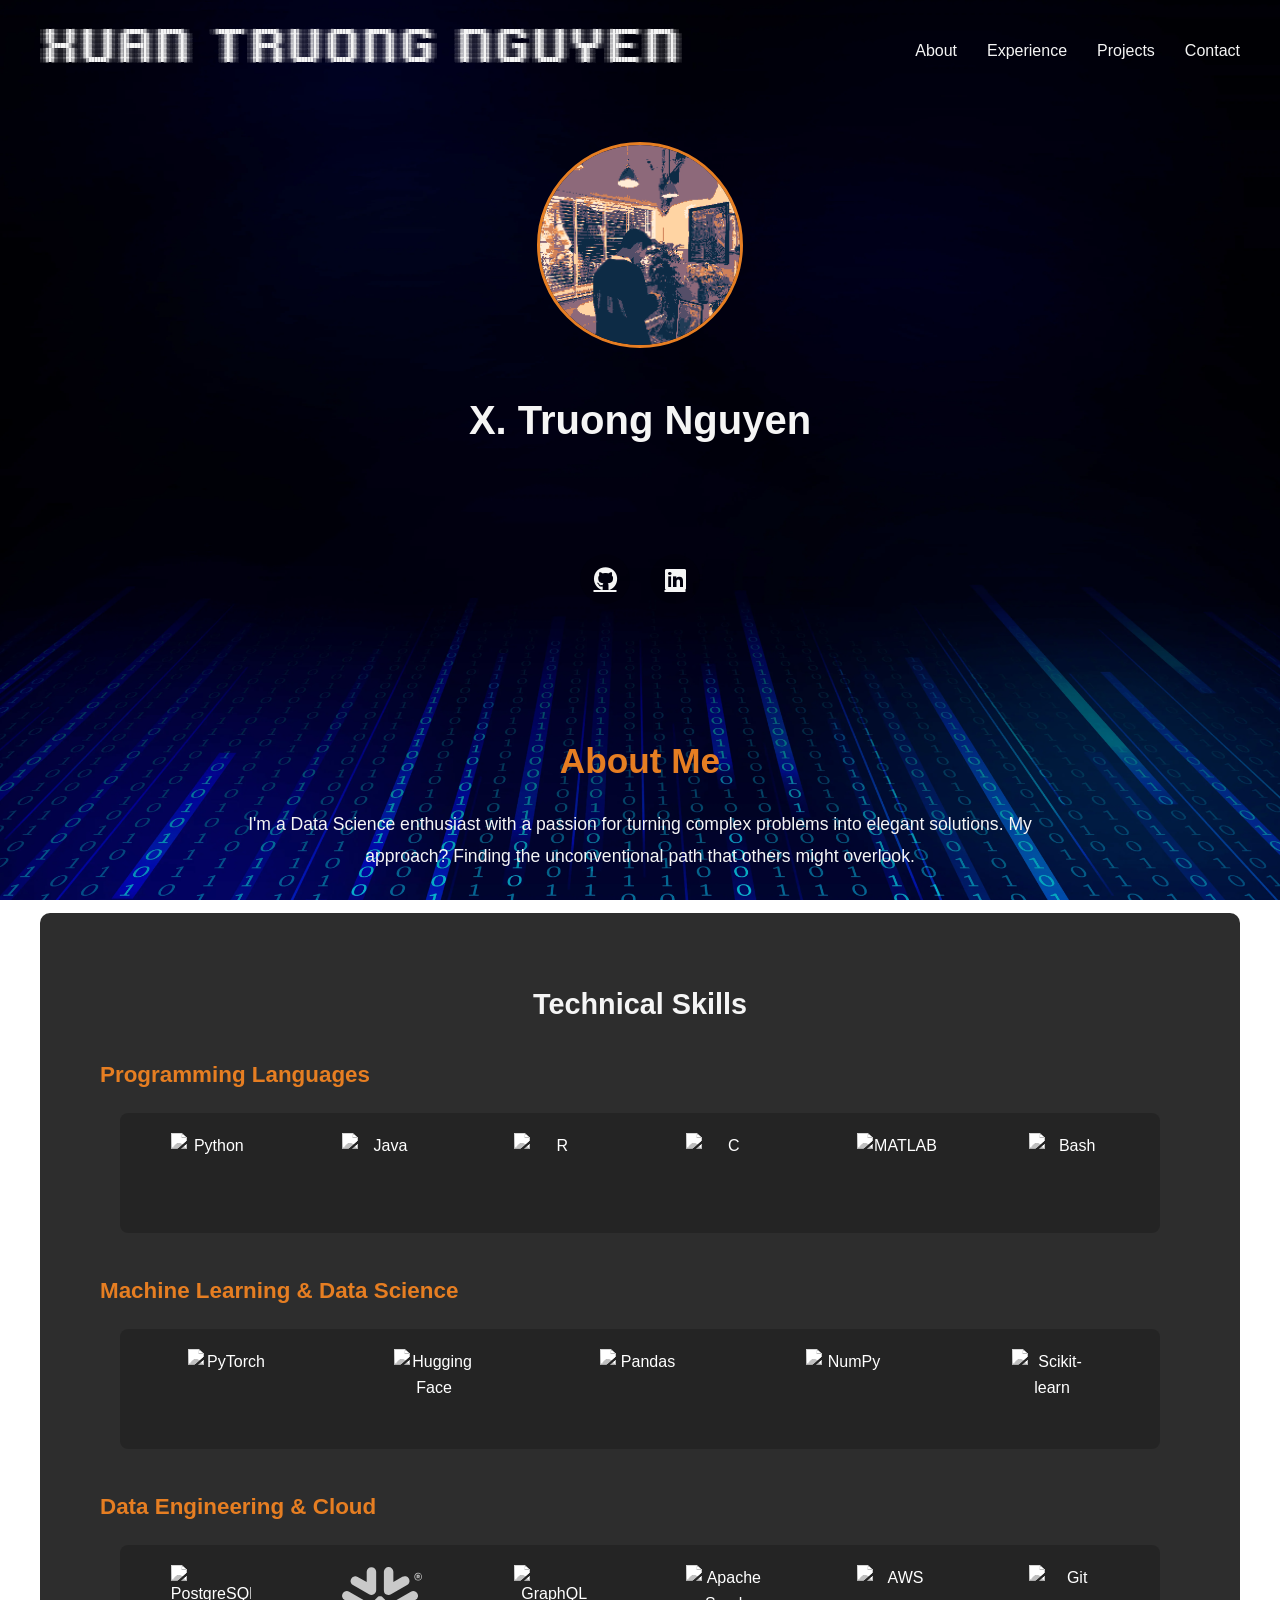
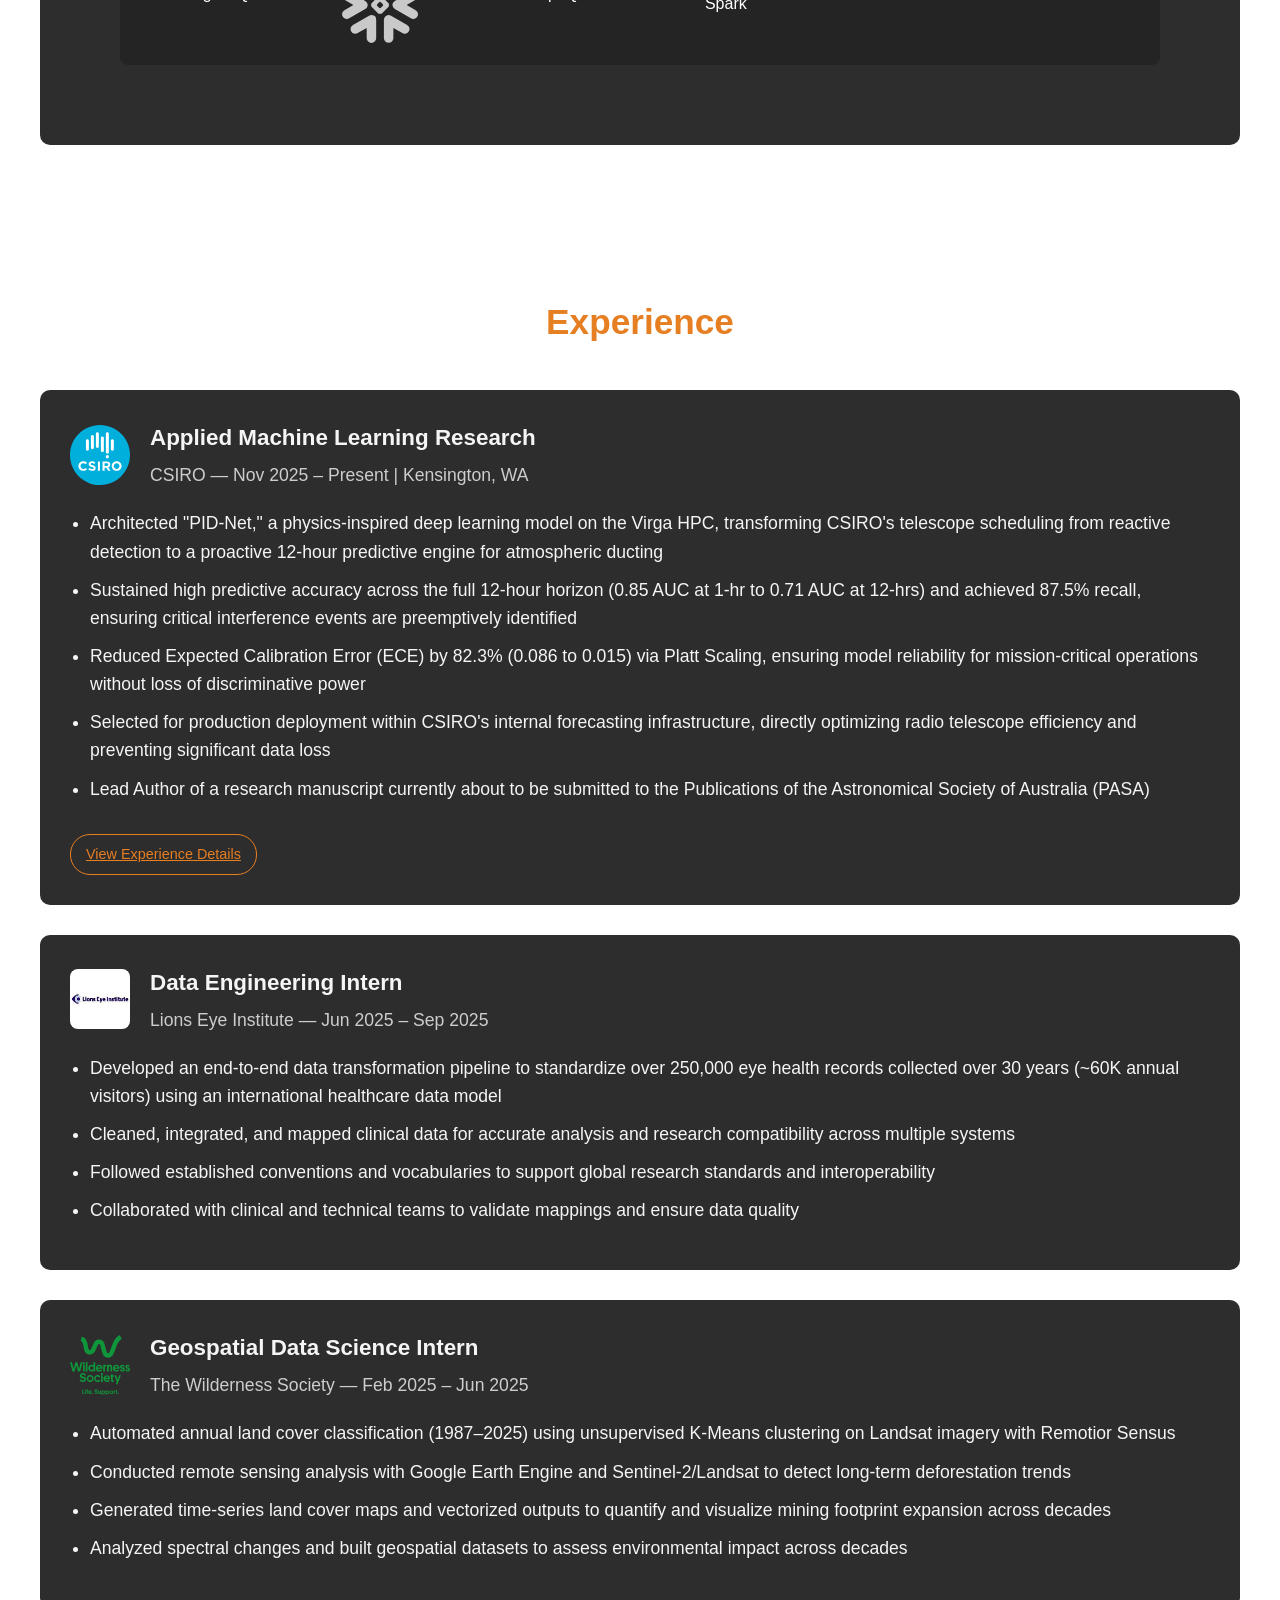
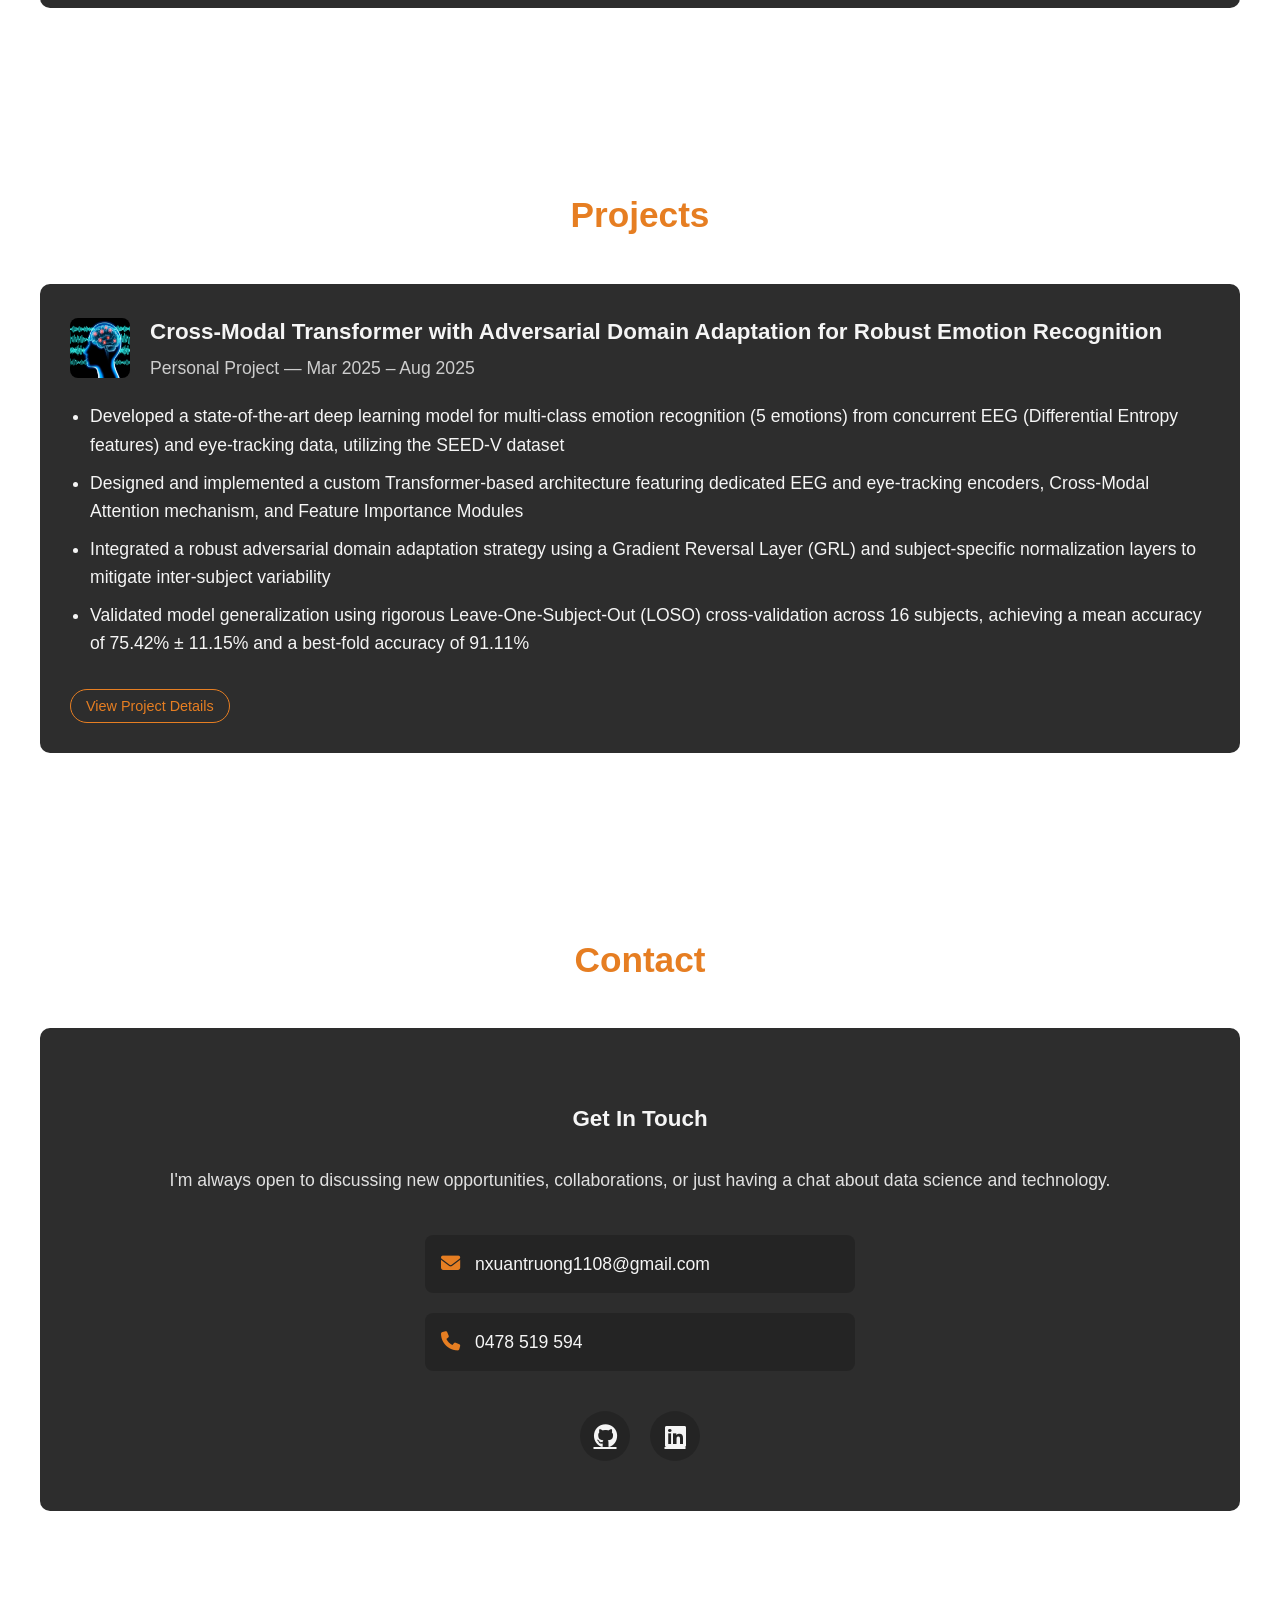
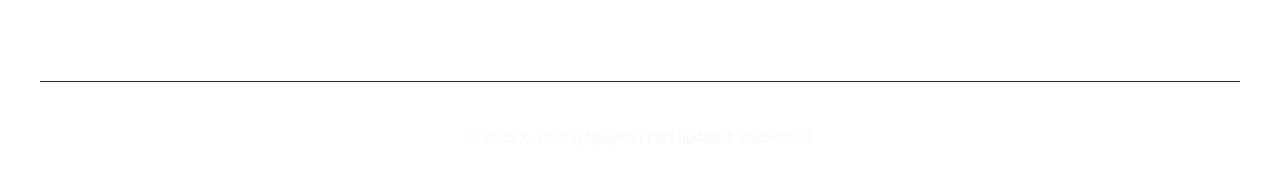
==== index.html @ a133edb5 "Update page" ====
<!DOCTYPE html>
<html lang="en">
<head>
    <meta charset="UTF-8">
    <meta name="viewport" content="width=device-width, initial-scale=1.0">
    <title>X. Truong Nguyen - Portfolio</title>
	<link rel="icon" type="image/jpeg" href="img/tab_icon.jpg">
    <link rel="stylesheet" href="css/style.css">
    <!-- Font Awesome for icons -->
    <link rel="stylesheet" href="https://cdnjs.cloudflare.com/ajax/libs/font-awesome/6.4.0/css/all.min.css">
</head>
<body>
    <div class="container">
        <!-- Header -->
        <header>
            <div class="logo">
                <a href="#">
░▒▓█▓▒░░▒▓█▓▒░▒▓█▓▒░░▒▓█▓▒░░▒▓██████▓▒░░▒▓███████▓▒░       ░▒▓████████▓▒░▒▓███████▓▒░░▒▓█▓▒░░▒▓█▓▒░░▒▓██████▓▒░░▒▓███████▓▒░ ░▒▓██████▓▒░       ░▒▓███████▓▒░ ░▒▓██████▓▒░░▒▓█▓▒░░▒▓█▓▒░▒▓█▓▒░░▒▓█▓▒░▒▓████████▓▒░▒▓███████▓▒░  
░▒▓█▓▒░░▒▓█▓▒░▒▓█▓▒░░▒▓█▓▒░▒▓█▓▒░░▒▓█▓▒░▒▓█▓▒░░▒▓█▓▒░         ░▒▓█▓▒░   ░▒▓█▓▒░░▒▓█▓▒░▒▓█▓▒░░▒▓█▓▒░▒▓█▓▒░░▒▓█▓▒░▒▓█▓▒░░▒▓█▓▒░▒▓█▓▒░░▒▓█▓▒░      ░▒▓█▓▒░░▒▓█▓▒░▒▓█▓▒░░▒▓█▓▒░▒▓█▓▒░░▒▓█▓▒░▒▓█▓▒░░▒▓█▓▒░▒▓█▓▒░      ░▒▓█▓▒░░▒▓█▓▒░ 
░▒▓█▓▒░░▒▓█▓▒░▒▓█▓▒░░▒▓█▓▒░▒▓█▓▒░░▒▓█▓▒░▒▓█▓▒░░▒▓█▓▒░         ░▒▓█▓▒░   ░▒▓█▓▒░░▒▓█▓▒░▒▓█▓▒░░▒▓█▓▒░▒▓█▓▒░░▒▓█▓▒░▒▓█▓▒░░▒▓█▓▒░▒▓█▓▒░             ░▒▓█▓▒░░▒▓█▓▒░▒▓█▓▒░      ░▒▓█▓▒░░▒▓█▓▒░▒▓█▓▒░░▒▓█▓▒░▒▓█▓▒░      ░▒▓█▓▒░░▒▓█▓▒░ 
 ░▒▓██████▓▒░░▒▓█▓▒░░▒▓█▓▒░▒▓████████▓▒░▒▓█▓▒░░▒▓█▓▒░         ░▒▓█▓▒░   ░▒▓███████▓▒░░▒▓█▓▒░░▒▓█▓▒░▒▓█▓▒░░▒▓█▓▒░▒▓█▓▒░░▒▓█▓▒░▒▓█▓▒▒▓███▓▒░      ░▒▓█▓▒░░▒▓█▓▒░▒▓█▓▒▒▓███▓▒░▒▓█▓▒░░▒▓█▓▒░░▒▓██████▓▒░░▒▓██████▓▒░ ░▒▓█▓▒░░▒▓█▓▒░ 
░▒▓█▓▒░░▒▓█▓▒░▒▓█▓▒░░▒▓█▓▒░▒▓█▓▒░░▒▓█▓▒░▒▓█▓▒░░▒▓█▓▒░         ░▒▓█▓▒░   ░▒▓█▓▒░░▒▓█▓▒░▒▓█▓▒░░▒▓█▓▒░▒▓█▓▒░░▒▓█▓▒░▒▓█▓▒░░▒▓█▓▒░▒▓█▓▒░░▒▓█▓▒░      ░▒▓█▓▒░░▒▓█▓▒░▒▓█▓▒░░▒▓█▓▒░▒▓█▓▒░░▒▓█▓▒░  ░▒▓█▓▒░   ░▒▓█▓▒░      ░▒▓█▓▒░░▒▓█▓▒░ 
░▒▓█▓▒░░▒▓█▓▒░▒▓█▓▒░░▒▓█▓▒░▒▓█▓▒░░▒▓█▓▒░▒▓█▓▒░░▒▓█▓▒░         ░▒▓█▓▒░   ░▒▓█▓▒░░▒▓█▓▒░▒▓█▓▒░░▒▓█▓▒░▒▓█▓▒░░▒▓█▓▒░▒▓█▓▒░░▒▓█▓▒░▒▓█▓▒░░▒▓█▓▒░      ░▒▓█▓▒░░▒▓█▓▒░▒▓█▓▒░░▒▓█▓▒░▒▓█▓▒░░▒▓█▓▒░  ░▒▓█▓▒░   ░▒▓█▓▒░      ░▒▓█▓▒░░▒▓█▓▒░ 
░▒▓█▓▒░░▒▓█▓▒░░▒▓██████▓▒░░▒▓█▓▒░░▒▓█▓▒░▒▓█▓▒░░▒▓█▓▒░         ░▒▓█▓▒░   ░▒▓█▓▒░░▒▓█▓▒░░▒▓██████▓▒░ ░▒▓██████▓▒░░▒▓█▓▒░░▒▓█▓▒░░▒▓██████▓▒░       ░▒▓█▓▒░░▒▓█▓▒░░▒▓██████▓▒░ ░▒▓██████▓▒░   ░▒▓█▓▒░   ░▒▓████████▓▒░▒▓█▓▒░░▒▓█▓▒░ 
                                                                                                                                                                                                                                
                                                                                                                                                                                                                                
</a>
            </div>
            <nav>
                <ul>
                    <li><a href="#about">About</a></li>
                    <li><a href="#experience">Experience</a></li>
                    <li><a href="#projects">Projects</a></li>
                    <li><a href="#contact">Contact</a></li>
                </ul>
            </nav>
        </header>
        
        <!-- Profile Section -->
        <section class="profile">
            <div class="profile-img">
                <img src="img/favicon.png" alt="Profile Picture">
            </div>
            <h1>X. Truong Nguyen</h1>
            <p id="typing-text" class="tagline"></p>
            
            <!-- Social Links -->
            <div class="social-links">
                <a href="https://github.com/torchgreedy" aria-label="GitHub"><i class="fab fa-github"></i></a>
                <a href="https://www.linkedin.com/in/xuan-truong-nguyen-321aa930b/" aria-label="LinkedIn"><i class="fab fa-linkedin"></i></a>
            </div>
        </section>
        
        <!-- About Section -->
        <section id="about" class="about-section">
            <h2>About Me</h2>
            <p>I'm a Data Science enthusiast with a passion for turning complex problems into elegant solutions. My approach? Finding the unconventional path that others might overlook.</p>
            
            <div class="tech-stack">
                <h3>Technical Skills</h3>
                
                <!-- Programming Languages -->
                <div class="tech-category">
                    <h4>Programming Languages</h4>
                    <div class="tech-icons">
                        <div class="skill-item">
                            <img src="https://cdn.jsdelivr.net/gh/devicons/devicon@latest/icons/python/python-original.svg" alt="Python" title="Python" />
                        </div>
                        <div class="skill-item">
                            <img src="https://cdn.jsdelivr.net/gh/devicons/devicon@latest/icons/java/java-original.svg" alt="Java" title="Java" />
                        </div>
                        <div class="skill-item">
                            <img src="https://cdn.jsdelivr.net/gh/devicons/devicon@latest/icons/r/r-original.svg" alt="R" title="R" />
                        </div>
                        <div class="skill-item">
                            <img src="https://cdn.jsdelivr.net/gh/devicons/devicon@latest/icons/c/c-original.svg" alt="C" title="C" />
                        </div>
                        <div class="skill-item">
                            <img src="https://cdn.jsdelivr.net/gh/devicons/devicon@latest/icons/matlab/matlab-original.svg" alt="MATLAB" title="MATLAB" />
                        </div>
                        <div class="skill-item">
                            <img src="https://cdn.jsdelivr.net/gh/devicons/devicon@latest/icons/bash/bash-original.svg" alt="Bash" title="Bash" />
                        </div>
                    </div>
                </div>

                <!-- Machine Learning & Data Science -->
                <div class="tech-category">
                    <h4>Machine Learning & Data Science</h4>
                    <div class="tech-icons">
                        <div class="skill-item">
                            <img src="https://cdn.jsdelivr.net/gh/devicons/devicon@latest/icons/pytorch/pytorch-original-wordmark.svg" alt="PyTorch" title="PyTorch" />
                        </div>
                        <div class="skill-item">
                            <img src="https://cdn.brandfetch.io/idSF6sgbB2/theme/dark/logo.svg?c=1dxbfHSJFAPEGdCLU4o5B" alt="Hugging Face" title="Hugging Face" />
                        </div>
                        <div class="skill-item">
                            <img src="https://cdn.jsdelivr.net/gh/devicons/devicon@latest/icons/pandas/pandas-original-wordmark.svg" alt="Pandas" title="Pandas" />
                        </div>
                        <div class="skill-item">
                            <img src="https://cdn.jsdelivr.net/gh/devicons/devicon@latest/icons/numpy/numpy-original-wordmark.svg" alt="NumPy" title="NumPy" />
                        </div>
                        <div class="skill-item">
                            <img src="https://cdn.jsdelivr.net/gh/devicons/devicon@latest/icons/scikitlearn/scikitlearn-original.svg" alt="Scikit-learn" title="Scikit-learn" />
                        </div>
                    </div>
                </div>

                <!-- Data Engineering & Cloud -->
                <div class="tech-category">
                    <h4>Data Engineering & Cloud</h4>
                    <div class="tech-icons">
                        <div class="skill-item">
                            <img src="https://cdn.jsdelivr.net/gh/devicons/devicon@latest/icons/postgresql/postgresql-original-wordmark.svg" alt="PostgreSQL" title="PostgreSQL" />
                        </div>
                        <div class="skill-item">
                            <img src="img/snowflake-bug-color-rgb.svg" alt="Snowflake" title="Snowflake" />
                        </div>
                        <div class="skill-item">
                            <img src="https://cdn.jsdelivr.net/gh/devicons/devicon@latest/icons/graphql/graphql-plain-wordmark.svg" alt="GraphQL" title="GraphQL" />
                        </div>
                        <div class="skill-item">
                            <img src="https://cdn.jsdelivr.net/gh/devicons/devicon@latest/icons/apachespark/apachespark-original-wordmark.svg" alt="Apache Spark" title="Apache Spark" />
                        </div>
                        <div class="skill-item">
                            <img src="https://cdn.jsdelivr.net/gh/devicons/devicon@latest/icons/amazonwebservices/amazonwebservices-original-wordmark.svg" alt="AWS" title="AWS" />
                        </div>
                        <div class="skill-item">
                            <img src="https://cdn.jsdelivr.net/gh/devicons/devicon@latest/icons/git/git-original-wordmark.svg" alt="Git" title="Git" />
                        </div>
                    </div>
                </div>
            </div>
        </section>
        
        <!-- Experience Section -->
        <section id="experience" class="experience-section">
            <h2>Experience</h2>

            <div class="experience-item">
                <div class="experience-header">
                    <img src="img/CSIRO_Logo.svg" alt="CSIRO Logo" class="company-logo">
                    <div class="experience-title">
                        <h3>Applied Machine Learning Research</h3>
                        <p>CSIRO — Nov 2025 – Present | Kensington, WA</p>
                    </div>
                </div>
                <div class="experience-details">
                    <ul>
                        <li>Architected "PID-Net," a physics-inspired deep learning model on the Virga HPC, transforming CSIRO's telescope scheduling from reactive detection to a proactive 12-hour predictive engine for atmospheric ducting</li>
                        <li>Sustained high predictive accuracy across the full 12-hour horizon (0.85 AUC at 1-hr to 0.71 AUC at 12-hrs) and achieved 87.5% recall, ensuring critical interference events are preemptively identified</li>
                        <li>Reduced Expected Calibration Error (ECE) by 82.3% (0.086 to 0.015) via Platt Scaling, ensuring model reliability for mission-critical operations without loss of discriminative power</li>
                        <li>Selected for production deployment within CSIRO's internal forecasting infrastructure, directly optimizing radio telescope efficiency and preventing significant data loss</li>
                        <li>Lead Author of a research manuscript currently about to be submitted to the Publications of the Astronomical Society of Australia (PASA)</li>
                    </ul>
                    <a href="experience-csiro.html" class="view-details-btn">View Experience Details</a>
                </div>
            </div>
            
            <div class="experience-item">
                <div class="experience-header">
                    <img src="img/lions_eye_institute.jpg" alt="Lions Eye Institute Logo" class="company-logo">
                    <div class="experience-title">
                        <h3>Data Engineering Intern</h3>
                        <p>Lions Eye Institute — Jun 2025 – Sep 2025</p>
                    </div>
                </div>
                <div class="experience-details">
                    <ul>
                        <li>Developed an end-to-end data transformation pipeline to standardize over 250,000 eye health records collected over 30 years (~60K annual visitors) using an international healthcare data model</li>
                        <li>Cleaned, integrated, and mapped clinical data for accurate analysis and research compatibility across multiple systems</li>
                        <li>Followed established conventions and vocabularies to support global research standards and interoperability</li>
                        <li>Collaborated with clinical and technical teams to validate mappings and ensure data quality</li>
                    </ul>
                </div>
            </div>
            
            <div class="experience-item">
                <div class="experience-header">
                    <img src="img/Wilderness_Society_Logo_2018.svg" alt="The Wilderness Society Logo" class="company-logo">
                    <div class="experience-title">
                        <h3>Geospatial Data Science Intern</h3>
                        <p>The Wilderness Society — Feb 2025 – Jun 2025</p>
                    </div>
                </div>
                <div class="experience-details">
                    <ul>
                        <li>Automated annual land cover classification (1987–2025) using unsupervised K-Means clustering on Landsat imagery with Remotior Sensus</li>
                        <li>Conducted remote sensing analysis with Google Earth Engine and Sentinel-2/Landsat to detect long-term deforestation trends</li>
                        <li>Generated time-series land cover maps and vectorized outputs to quantify and visualize mining footprint expansion across decades</li>
                        <li>Analyzed spectral changes and built geospatial datasets to assess environmental impact across decades</li>
                    </ul>
                </div>
            </div>
        </section>
        
        <!-- Projects Section -->
        <section id="projects" class="experience-section">
            <h2>Projects</h2>
            
            <div class="experience-item">
                <div class="experience-header">
                    <img src="img/emotion_classification_project.png" alt="Emotion Classification Project Logo" class="company-logo">
                    <div class="experience-title">
                        <h3>Cross-Modal Transformer with Adversarial Domain Adaptation for Robust Emotion Recognition</h3>
                        <p>Personal Project — Mar 2025 – Aug 2025</p>
                    </div>
                </div>
                <div class="experience-details">
                    <ul>
                        <li>Developed a state-of-the-art deep learning model for multi-class emotion recognition (5 emotions) from concurrent EEG (Differential Entropy features) and eye-tracking data, utilizing the SEED-V dataset</li>
                        <li>Designed and implemented a custom Transformer-based architecture featuring dedicated EEG and eye-tracking encoders, Cross-Modal Attention mechanism, and Feature Importance Modules</li>
                        <li>Integrated a robust adversarial domain adaptation strategy using a Gradient Reversal Layer (GRL) and subject-specific normalization layers to mitigate inter-subject variability</li>
                        <li>Validated model generalization using rigorous Leave-One-Subject-Out (LOSO) cross-validation across 16 subjects, achieving a mean accuracy of 75.42% ± 11.15% and a best-fold accuracy of 91.11%</li>
                    </ul>
                    <button class="view-details-btn" data-project="emotion-project">View Project Details</button>
                </div>
            </div>
        </section>
        
        <!-- Contact Section -->
        <section id="contact" class="experience-section">
            <h2>Contact</h2>
            
            <div class="experience-item">
                <div class="experience-details">
                    <div style="text-align: center; padding: 20px;">
                        <h3 style="color: var(--light-text); margin-bottom: 30px; font-size: 1.4rem;">Get In Touch</h3>
                        <p style="font-size: 1.1rem; margin-bottom: 40px; color: var(--light-text); opacity: 0.9;">
                            I'm always open to discussing new opportunities, collaborations, or just having a chat about data science and technology.
                        </p>
                        
                        <div style="display: flex; flex-direction: column; gap: 20px; align-items: center; max-width: 400px; margin: 0 auto;">
                            <div style="display: flex; align-items: center; gap: 15px; padding: 15px; background: rgba(0, 0, 0, 0.2); border-radius: 8px; width: 100%;">
                                <i class="fas fa-envelope" style="color: var(--accent-color); font-size: 1.2rem; width: 20px;"></i>
                                <a href="mailto:nxuantruong1108@gmail.com" style="color: var(--light-text); text-decoration: none; font-size: 1.1rem;">
                                    nxuantruong1108@gmail.com
                                </a>
                            </div>
                            
                            <div style="display: flex; align-items: center; gap: 15px; padding: 15px; background: rgba(0, 0, 0, 0.2); border-radius: 8px; width: 100%;">
                                <i class="fas fa-phone" style="color: var(--accent-color); font-size: 1.2rem; width: 20px;"></i>
                                <a href="tel:+61478519594" style="color: var(--light-text); text-decoration: none; font-size: 1.1rem;">
                                    0478 519 594
                                </a>
                            </div>
                        </div>
                        
                        <div style="margin-top: 40px;">
                            <div class="social-links" style="justify-content: center;">
                                <a href="https://github.com/torchgreedy" aria-label="GitHub"><i class="fab fa-github"></i></a>
                                <a href="https://www.linkedin.com/in/xuan-truong-nguyen-321aa930b/" aria-label="LinkedIn"><i class="fab fa-linkedin"></i></a>
                            </div>
                        </div>
                    </div>
                </div>
            </div>
        </section>
        
        <!-- Footer -->
        <footer>
            <p>© 2025 X. Truong Nguyen | Last updated: 2026-03-24</p>
        </footer>
    </div>
    
    <!-- Project Modals -->
    <div id="emotion-project-modal" class="modal">
        <div class="modal-content">
            <span class="close-modal">&times;</span>
            <div class="modal-header">
                <img src="img/emotion_classification_project.png" alt="Emotion Classification Project Logo" class="modal-logo">
                <div class="modal-title">
                    <h3>Cross-Modal Transformer with Adversarial Domain Adaptation</h3>
                    <p>March 2025 - August 2025</p>
                </div>
            </div>
            <div class="modal-body">
                <div class="project-details">
                    <h4>Project Overview</h4>
                    <p>This research project focused on developing a novel deep learning approach for emotion recognition using multimodal data from EEG and eye-tracking. The key innovation was the implementation of adversarial domain adaptation to address the challenge of inter-subject variability in physiological signals.</p>
                    
                    <h4>Key Features</h4>
                    <ul>
                        <li>Custom Transformer architecture with cross-modal attention mechanism</li>
                        <li>Adversarial domain adaptation through gradient reversal layer</li>
                        <li>Subject-specific normalization layers for improved generalization</li>
                        <li>Feature importance visualization to interpret model decisions</li>
                        <li>Rigorous Leave-One-Subject-Out evaluation on the SEED-V dataset across 16 subjects</li>
                    </ul>
                    
                    <h4>Technologies Used</h4>
                    <div class="tech-used">
                        <span class="tech-badge">PyTorch</span>
                        <span class="tech-badge">NumPy</span>
                        <span class="tech-badge">Pandas</span>
                        <span class="tech-badge">Scikit-learn</span>
                        <span class="tech-badge">Matplotlib</span>
                        <span class="tech-badge">Seaborn</span>
                    </div>
                    
                    <a href="https://github.com/torchgreedy/Cross-Modal-Transformer-for-Robust-Emotion-Recognition" class="view-project-btn">View on GitHub</a>
                </div>
            </div>
        </div>
    </div>
    
    <!-- Scroll to top button -->
    <button class="scroll-top" aria-label="Scroll to top">
        <i class="fas fa-arrow-up"></i>
    </button>
    
    <script src="js/main.js"></script>
</body>
</html>
---- css/style.css ----
/* Global Styles */
:root {
    --dark-bg: #3d3d3d;        /* Dark gray */
    --light-text: #f5f5f5;     /* Light cream */
    --accent-color: #e67e22;   /* Orange */
    --secondary-bg: #2d2d2d;   /* Medium gray */
}

html {
    scroll-behavior: smooth;
}

body {
    font-family: 'Inter', -apple-system, BlinkMacSystemFont, 'Segoe UI', Roboto, Oxygen, Ubuntu, Cantarell, 'Open Sans', 'Helvetica Neue', sans-serif;
    background-image: url('../img/background_image.webp');
    background-size: cover;
    background-position: center;
    background-attachment: fixed;
    background-repeat: no-repeat;
    background-color: transparent;
    color: var(--light-text);
    margin: 0;
    padding: 0;
    line-height: 1.6;
    transition: color 0.3s ease;
    scroll-behavior: smooth;
}

.container {
    max-width: 1200px;
    margin: 0 auto;
    padding: 0 20px;
}

/* Header Styles */
header {
    padding: 20px 0;
    display: flex;
    justify-content: space-between;
    align-items: center;
}

.logo {
    font-size: 0.3rem;
    font-weight: 400;
    letter-spacing: 0px;
    text-transform: none;
    font-family: 'Courier New', monospace;
    white-space: pre;
    line-height: 1;
}

.logo a {
    color: var(--light-text);
    text-decoration: none;
    transition: color 0.3s ease;
}

nav ul {
    display: flex;
    list-style: none;
    gap: 30px;
}

nav a {
    color: var(--light-text);
    text-decoration: none;
    font-size: 1rem;
    transition: color 0.3s ease;
    position: relative;
}

nav a:hover {
    color: var(--accent-color);
}

/* Add underline animation for nav links */
nav a::after {
    content: '';
    position: absolute;
    width: 0;
    height: 2px;
    bottom: -5px;
    left: 0;
    background-color: var(--accent-color);
    transition: width 0.3s ease;
}

nav a:hover::after {
    width: 100%;
}

/* Profile Section */
.profile {
    display: flex;
    flex-direction: column;
    align-items: center;
    justify-content: center;
    text-align: center;
    padding: 40px 0;
}

.profile-img {
    width: 200px;
    height: 200px;
    border-radius: 50%;
    overflow: hidden;
    margin-bottom: 30px;
    border: 3px solid var(--accent-color);
    transition: transform 0.5s ease, box-shadow 0.5s ease;
}

.profile-img:hover {
    transform: scale(1.05);
    box-shadow: 0 0 25px rgba(230, 126, 34, 0.6);
}

.profile-img img {
    width: 100%;
    height: 100%;
    object-fit: cover;
}

.profile h1 {
    font-size: 2.5rem;
    margin: 10px 0;
    color: var(--light-text);
}

.profile .tagline {
    font-size: 1.4rem;
    color: var(--light-text);
    opacity: 0.8;
    margin: 10px 0 30px;
    min-height: 1.4em;
}

/* Social Links */
.social-links {
    display: flex;
    gap: 20px;
    margin-top: 20px;
}

.social-links a {
    color: var(--light-text);
    font-size: 1.5rem;
    transition: all 0.3s ease;
    display: flex;
    align-items: center;
    justify-content: center;
    width: 50px;
    height: 50px;
    border-radius: 50%;
    background-color: rgba(0, 0, 0, 0.2);
}

.social-links a:hover {
    color: var(--accent-color);
    transform: translateY(-5px);
    background-color: rgba(0, 0, 0, 0.4);
    box-shadow: 0 5px 15px rgba(0, 0, 0, 0.3);
}

/* Footer */
footer {
    text-align: center;
    padding: 30px 0;
    border-top: 1px solid var(--secondary-bg);
    margin-top: 80px;
}

footer p {
    color: var(--light-text);
    opacity: 0.8;
    font-size: 0.9rem;
}

footer a {
    color: var(--accent-color);
    text-decoration: none;
}

/* About Section Styles */
.about-section {
    padding: 60px 0;
    text-align: center;
    opacity: 0;
    transform: translateY(20px);
    transition: opacity 0.6s ease, transform 0.6s ease;
}

.about-section.visible {
    opacity: 1;
    transform: translateY(0);
}

.about-section h2 {
    font-size: 2.2rem;
    margin-bottom: 20px;
    color: var(--accent-color);
}

.about-section p {
    max-width: 800px;
    margin: 0 auto 40px;
    font-size: 1.1rem;
    line-height: 1.8;
}

.tech-stack {
    background: var(--secondary-bg);
    padding: 40px;
    border-radius: 10px;
    margin-top: 40px;
}

.tech-stack h3 {
    font-size: 1.8rem;
    margin-bottom: 30px;
    color: var(--light-text);
}

.tech-category {
    margin-bottom: 40px;
}

.tech-category h4 {
    font-size: 1.4rem;
    color: var(--accent-color);
    margin-bottom: 20px;
    text-align: left;
    padding-left: 20px;
}

.tech-icons {
    display: grid;
    grid-template-columns: repeat(auto-fit, minmax(120px, 1fr));
    gap: 30px;
    justify-items: center;
    align-items: center;
    max-width: 1000px;
    margin: 0 auto;
    padding: 20px;
    background: rgba(0, 0, 0, 0.2);
    border-radius: 8px;
}

.tech-icons .skill-item {
    text-align: center;
    width: 100%;
    display: flex;
    flex-direction: column;
    align-items: center;
}

.tech-icons img {
    width: 80px;
    height: 80px;
    object-fit: contain;
    transition: transform 0.3s ease;
    filter: grayscale(100%) brightness(1.3);
}

.tech-icons img:hover {
    transform: scale(1.1);
    filter: grayscale(0%) brightness(1);
}

/* Experience Section Styles */
.experience-section {
    padding: 60px 0;
    text-align: left;
    opacity: 0;
    transform: translateY(20px);
    transition: opacity 0.6s ease, transform 0.6s ease;
}

.experience-section.visible {
    opacity: 1;
    transform: translateY(0);
}

.experience-section h2 {
    font-size: 2.2rem;
    margin-bottom: 40px;
    color: var(--accent-color);
    text-align: center;
}

.experience-item {
    background: var(--secondary-bg);
    padding: 30px;
    border-radius: 10px;
    margin-bottom: 30px;
    transition: transform 0.3s ease, box-shadow 0.3s ease;
    position: relative;
    overflow: hidden;
}

.experience-item:hover {
    transform: translateY(-5px);
    box-shadow: 0 10px 25px rgba(0, 0, 0, 0.2);
}

.experience-header {
    display: flex;
    align-items: center;
    margin-bottom: 20px;
}

.company-logo {
    width: 60px;
    height: 60px;
    margin-right: 20px;
    transition: transform 0.3s ease;
    border-radius: 8px;
}

.experience-item:hover .company-logo {
    transform: scale(1.1);
}

.experience-title {
    flex-grow: 1;
}

.experience-title h3 {
    font-size: 1.4rem;
    margin: 0 0 5px 0;
    color: var(--light-text);
}

.experience-title p {
    font-size: 1.1rem;
    margin: 0;
    color: var(--light-text);
    opacity: 0.8;
}

.experience-details ul {
    list-style-type: disc;
    margin-left: 20px;
    padding-left: 0;
}

.experience-details li {
    margin-bottom: 10px;
    font-size: 1.1rem;
    line-height: 1.6;
}

/* Project Modal Styles */
.modal {
    display: none;
    position: fixed;
    z-index: 1000;
    left: 0;
    top: 0;
    width: 100%;
    height: 100%;
    overflow: auto;
    background-color: rgba(0, 0, 0, 0.8);
    opacity: 0;
    transition: opacity 0.3s ease;
}

.modal.show {
    display: block;
    opacity: 1;
}

.modal-content {
    background-color: var(--secondary-bg);
    margin: 5% auto;
    padding: 30px;
    border-radius: 10px;
    width: 80%;
    max-width: 900px;
    transform: translateY(-20px);
    transition: transform 0.3s ease;
    position: relative;
}

.modal.show .modal-content {
    transform: translateY(0);
}

.close-modal {
    position: absolute;
    top: 15px;
    right: 20px;
    color: var(--light-text);
    font-size: 2rem;
    font-weight: bold;
    cursor: pointer;
    transition: color 0.3s ease;
}

.close-modal:hover {
    color: var(--accent-color);
}

.modal-header {
    display: flex;
    align-items: center;
    margin-bottom: 30px;
}

.modal-logo {
    width: 80px;
    height: 80px;
    margin-right: 20px;
    border-radius: 8px;
}

.modal-title h3 {
    font-size: 1.8rem;
    margin: 0 0 10px 0;
    color: var(--accent-color);
}

.modal-title p {
    font-size: 1.2rem;
    margin: 0;
    color: var(--light-text);
    opacity: 0.8;
}

.modal-body {
    margin-bottom: 20px;
}

.project-details {
    margin-bottom: 30px;
}

.project-details h4 {
    font-size: 1.4rem;
    color: var(--accent-color);
    margin-bottom: 15px;
}

.tech-used {
    display: flex;
    flex-wrap: wrap;
    gap: 10px;
    margin-top: 20px;
}

.tech-badge {
    background-color: rgba(0, 0, 0, 0.3);
    padding: 5px 12px;
    border-radius: 20px;
    font-size: 0.9rem;
    color: var(--light-text);
    transition: background-color 0.3s ease, transform 0.3s ease;
}

.tech-badge:hover {
    background-color: var(--accent-color);
    transform: translateY(-3px);
}

.view-project-btn {
    display: inline-block;
    background-color: var(--accent-color);
    color: var(--light-text);
    padding: 10px 20px;
    border-radius: 30px;
    text-decoration: none;
    font-weight: bold;
    margin-top: 20px;
    transition: all 0.3s ease;
}

.view-project-btn:hover {
    background-color: transparent;
    box-shadow: 0 0 0 2px var(--accent-color);
    transform: translateY(-3px);
}

/* Project Button Style */
.view-details-btn {
    display: inline-block;
    background-color: transparent;
    color: var(--accent-color);
    border: 1px solid var(--accent-color);
    padding: 8px 15px;
    border-radius: 20px;
    margin-top: 15px;
    font-size: 0.9rem;
    cursor: pointer;
    transition: all 0.3s ease;
}

.view-details-btn:hover {
    background-color: var(--accent-color);
    color: var(--dark-bg);
}

/* Scroll to top button */
.scroll-top {
    position: fixed;
    bottom: 20px;
    left: 20px;
    background: var(--accent-color);
    color: var(--dark-bg);
    width: 50px;
    height: 50px;
    border-radius: 50%;
    display: flex;
    align-items: center;
    justify-content: center;
    cursor: pointer;
    border: none;
    box-shadow: 0 2px 10px rgba(0, 0, 0, 0.2);
    transition: all 0.3s ease;
    z-index: 100;
    opacity: 0;
    visibility: hidden;
}

.scroll-top.visible {
    opacity: 1;
    visibility: visible;
}

.scroll-top:hover {
    transform: scale(1.1);
    opacity: 0.9;
}

/* Experience detail page */
.experience-detail-page {
    min-height: 100vh;
}

.experience-detail-header {
    text-align: center;
    margin-bottom: 30px;
}

.experience-detail-header .company-logo {
    width: 90px;
    height: 90px;
    margin: 0 auto 20px;
    display: block;
}

.experience-detail-meta {
    opacity: 0.85;
    margin-top: 8px;
}

.experience-gallery {
    display: flex;
    flex-wrap: wrap;
    justify-content: center;
    gap: 18px;
    margin-top: 25px;
}

.experience-gallery .media-card {
    flex: 0 1 calc((100% - 36px) / 3);
    max-width: calc((100% - 36px) / 3);
}

.media-card {
    background: rgba(0, 0, 0, 0.25);
    border-radius: 10px;
    overflow: hidden;
    border: 1px solid rgba(255, 255, 255, 0.1);
}

.media-card img {
    width: 100%;
    aspect-ratio: 16 / 9;
    object-fit: cover;
    display: block;
}

.media-card figcaption {
    padding: 10px 12px;
    font-size: 0.95rem;
    opacity: 0.9;
    text-align: center;
}

.back-link {
    margin-top: 30px;
}

/* Responsive Design */
@media (max-width: 768px) {
    header {
        flex-direction: column;
        text-align: center;
    }

    .logo {
        margin-bottom: 20px;
        font-size: 0.2rem;
        overflow-x: auto;
    }

    nav ul {
        padding: 0;
        gap: 15px;
    }

    .profile h1 {
        font-size: 2rem;
    }

    .profile .tagline {
        font-size: 1.2rem;
    }

    .tech-icons {
        grid-template-columns: repeat(auto-fit, minmax(100px, 1fr));
        gap: 20px;
    }

    .tech-icons img {
        width: 60px;
        height: 60px;
    }

    .modal-content {
        width: 95%;
        padding: 20px;
    }

    .modal-header {
        flex-direction: column;
        text-align: center;
    }

    .modal-logo {
        margin-right: 0;
        margin-bottom: 15px;
    }

    .experience-gallery .media-card {
        flex: 0 1 calc((100% - 18px) / 2);
        max-width: calc((100% - 18px) / 2);
    }
}

@media (max-width: 520px) {
    .experience-gallery .media-card {
        flex: 0 1 100%;
        max-width: 100%;
    }
}
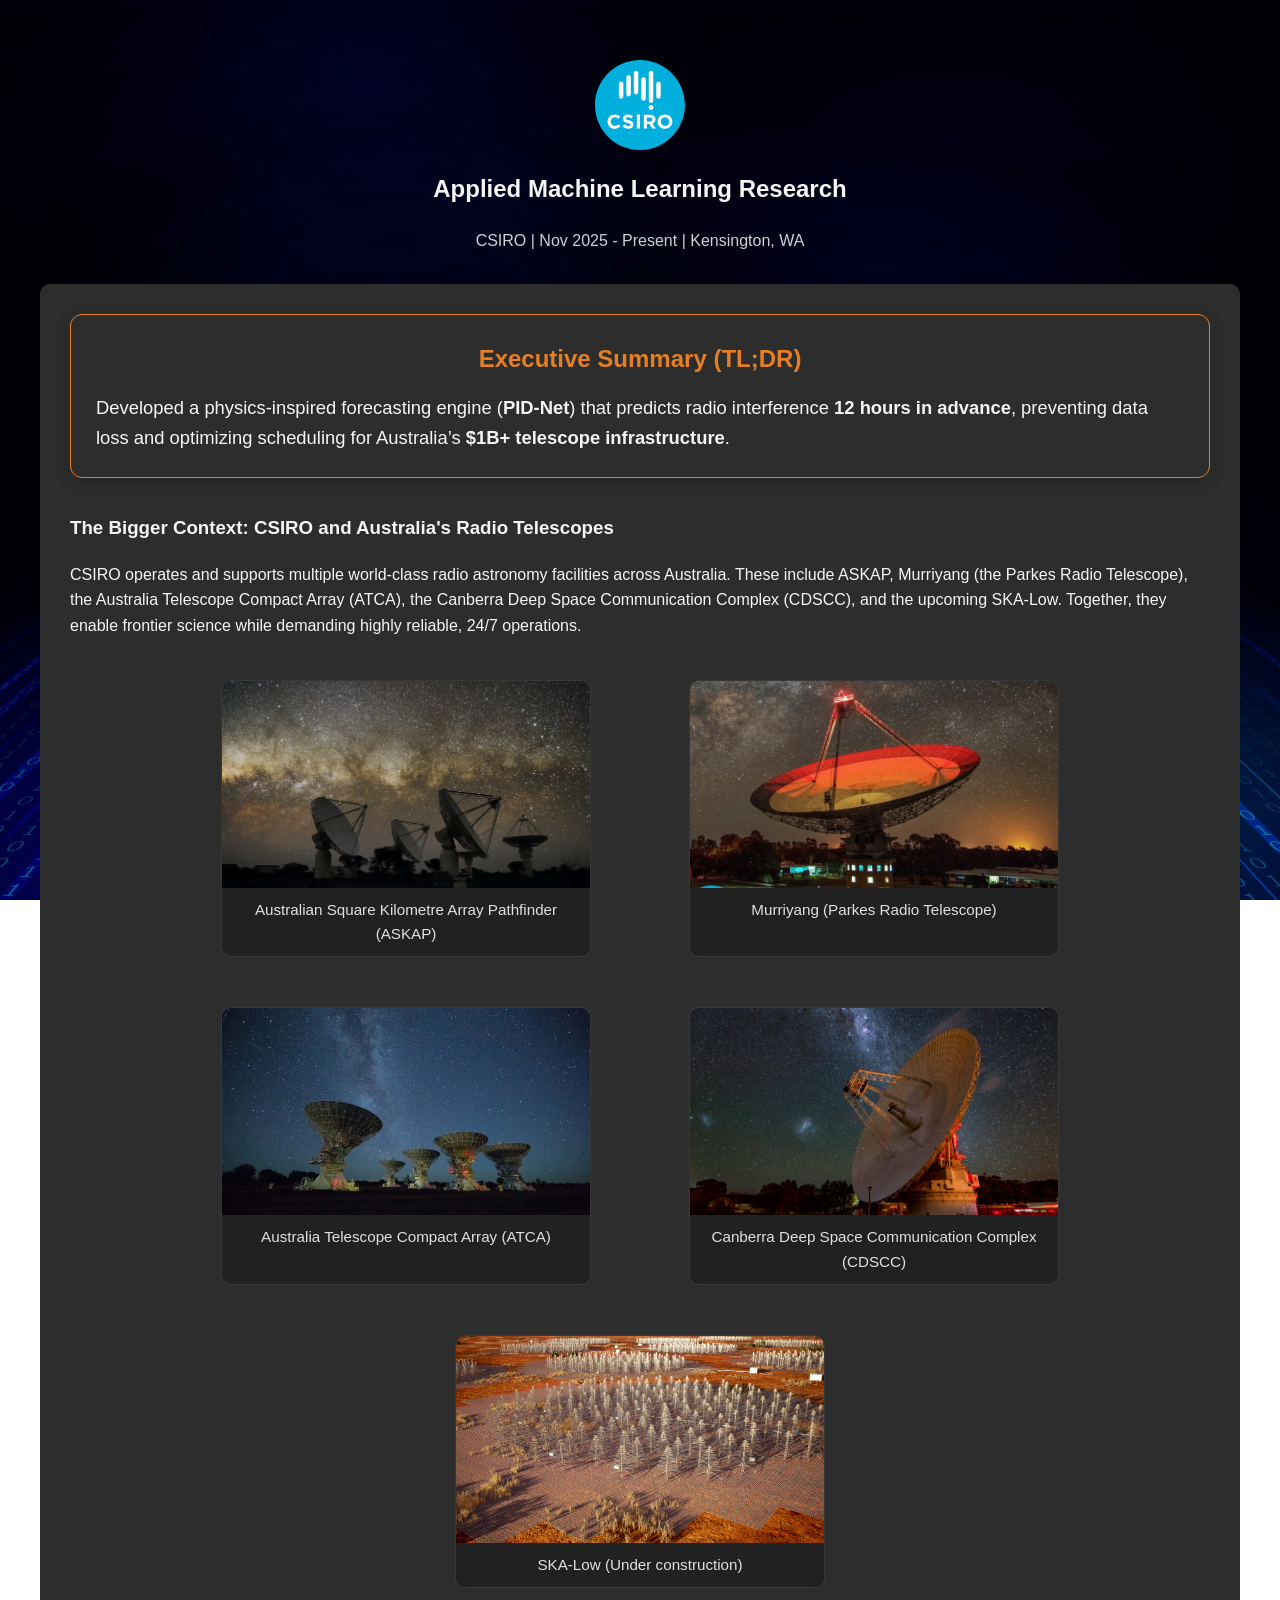
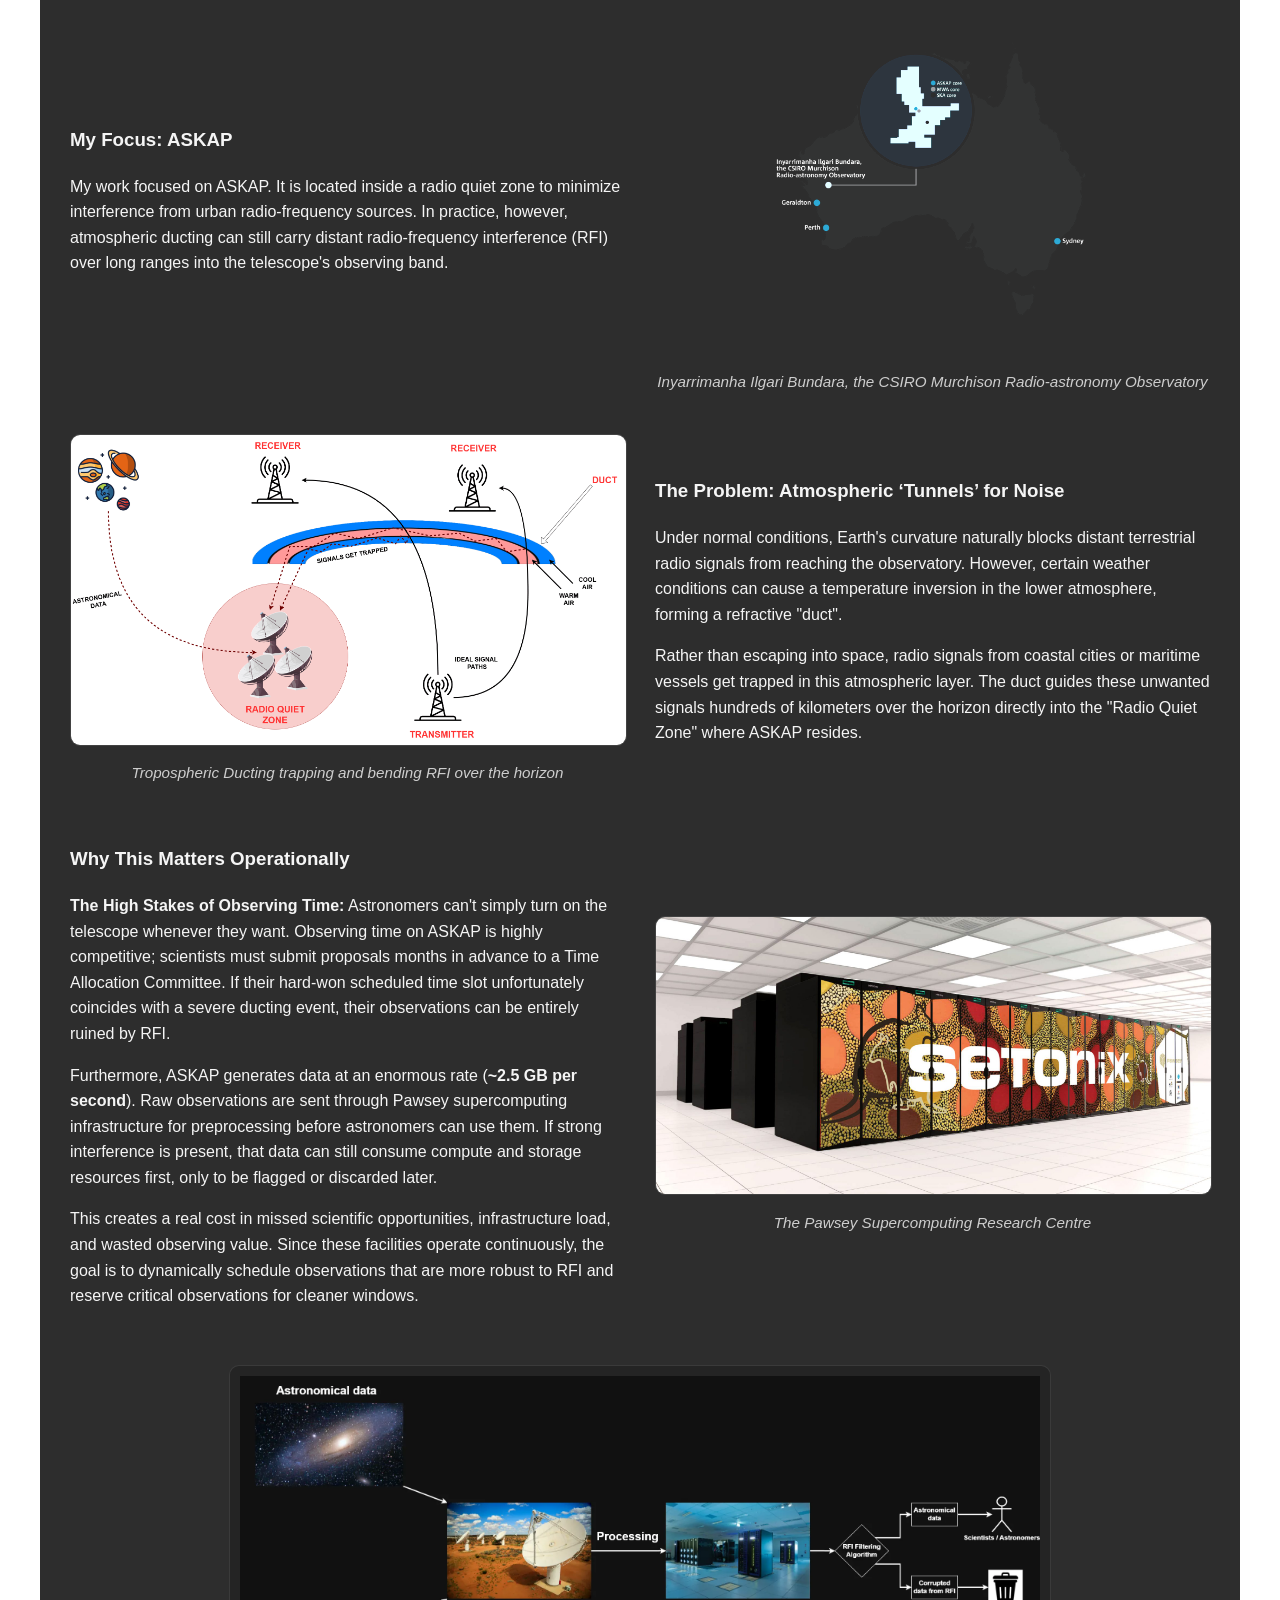
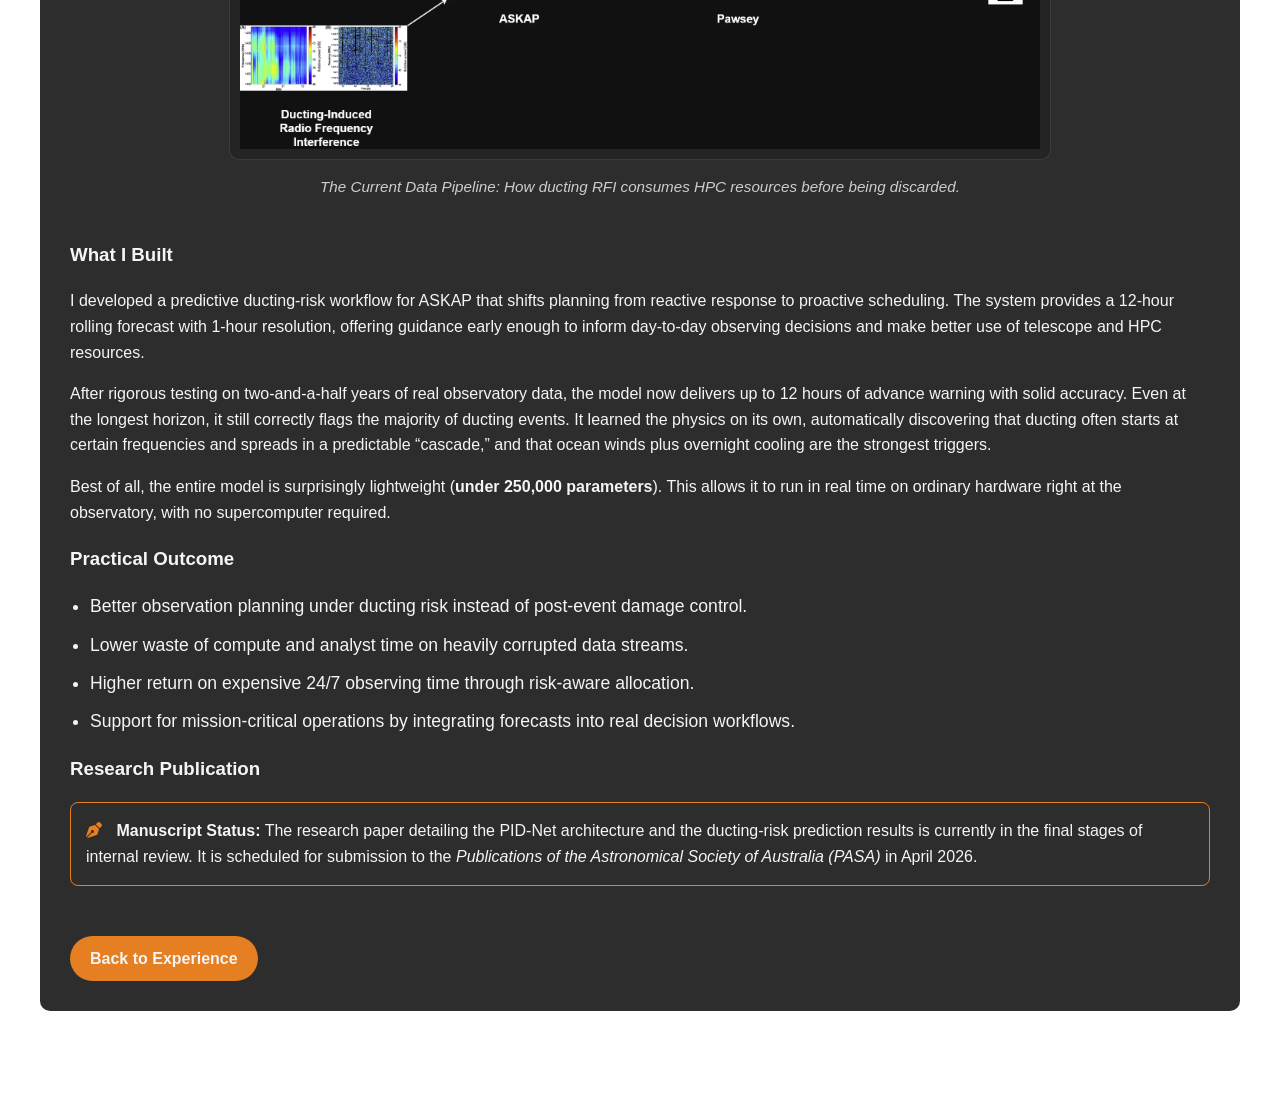
==== commit f0341449: "remove header Merged the content of the experience details page into the main portfolio page, updati" ====
--- a/index.html
+++ b/index.html
@@ -3,312 +3,159 @@
 <head>
     <meta charset="UTF-8">
     <meta name="viewport" content="width=device-width, initial-scale=1.0">
-    <title>X. Truong Nguyen - Portfolio</title>
-	<link rel="icon" type="image/jpeg" href="img/tab_icon.jpg">
+    <title>CSIRO Experience Details - X. Truong Nguyen</title>
+    <link rel="icon" type="image/jpeg" href="img/tab_icon.jpg">
     <link rel="stylesheet" href="css/style.css">
-    <!-- Font Awesome for icons -->
     <link rel="stylesheet" href="https://cdnjs.cloudflare.com/ajax/libs/font-awesome/6.4.0/css/all.min.css">
 </head>
 <body>
-    <div class="container">
-        <!-- Header -->
-        <header>
-            <div class="logo">
-                <a href="#">
-░▒▓█▓▒░░▒▓█▓▒░▒▓█▓▒░░▒▓█▓▒░░▒▓██████▓▒░░▒▓███████▓▒░       ░▒▓████████▓▒░▒▓███████▓▒░░▒▓█▓▒░░▒▓█▓▒░░▒▓██████▓▒░░▒▓███████▓▒░ ░▒▓██████▓▒░       ░▒▓███████▓▒░ ░▒▓██████▓▒░░▒▓█▓▒░░▒▓█▓▒░▒▓█▓▒░░▒▓█▓▒░▒▓████████▓▒░▒▓███████▓▒░  
-░▒▓█▓▒░░▒▓█▓▒░▒▓█▓▒░░▒▓█▓▒░▒▓█▓▒░░▒▓█▓▒░▒▓█▓▒░░▒▓█▓▒░         ░▒▓█▓▒░   ░▒▓█▓▒░░▒▓█▓▒░▒▓█▓▒░░▒▓█▓▒░▒▓█▓▒░░▒▓█▓▒░▒▓█▓▒░░▒▓█▓▒░▒▓█▓▒░░▒▓█▓▒░      ░▒▓█▓▒░░▒▓█▓▒░▒▓█▓▒░░▒▓█▓▒░▒▓█▓▒░░▒▓█▓▒░▒▓█▓▒░░▒▓█▓▒░▒▓█▓▒░      ░▒▓█▓▒░░▒▓█▓▒░ 
-░▒▓█▓▒░░▒▓█▓▒░▒▓█▓▒░░▒▓█▓▒░▒▓█▓▒░░▒▓█▓▒░▒▓█▓▒░░▒▓█▓▒░         ░▒▓█▓▒░   ░▒▓█▓▒░░▒▓█▓▒░▒▓█▓▒░░▒▓█▓▒░▒▓█▓▒░░▒▓█▓▒░▒▓█▓▒░░▒▓█▓▒░▒▓█▓▒░             ░▒▓█▓▒░░▒▓█▓▒░▒▓█▓▒░      ░▒▓█▓▒░░▒▓█▓▒░▒▓█▓▒░░▒▓█▓▒░▒▓█▓▒░      ░▒▓█▓▒░░▒▓█▓▒░ 
- ░▒▓██████▓▒░░▒▓█▓▒░░▒▓█▓▒░▒▓████████▓▒░▒▓█▓▒░░▒▓█▓▒░         ░▒▓█▓▒░   ░▒▓███████▓▒░░▒▓█▓▒░░▒▓█▓▒░▒▓█▓▒░░▒▓█▓▒░▒▓█▓▒░░▒▓█▓▒░▒▓█▓▒▒▓███▓▒░      ░▒▓█▓▒░░▒▓█▓▒░▒▓█▓▒▒▓███▓▒░▒▓█▓▒░░▒▓█▓▒░░▒▓██████▓▒░░▒▓██████▓▒░ ░▒▓█▓▒░░▒▓█▓▒░ 
-░▒▓█▓▒░░▒▓█▓▒░▒▓█▓▒░░▒▓█▓▒░▒▓█▓▒░░▒▓█▓▒░▒▓█▓▒░░▒▓█▓▒░         ░▒▓█▓▒░   ░▒▓█▓▒░░▒▓█▓▒░▒▓█▓▒░░▒▓█▓▒░▒▓█▓▒░░▒▓█▓▒░▒▓█▓▒░░▒▓█▓▒░▒▓█▓▒░░▒▓█▓▒░      ░▒▓█▓▒░░▒▓█▓▒░▒▓█▓▒░░▒▓█▓▒░▒▓█▓▒░░▒▓█▓▒░  ░▒▓█▓▒░   ░▒▓█▓▒░      ░▒▓█▓▒░░▒▓█▓▒░ 
-░▒▓█▓▒░░▒▓█▓▒░▒▓█▓▒░░▒▓█▓▒░▒▓█▓▒░░▒▓█▓▒░▒▓█▓▒░░▒▓█▓▒░         ░▒▓█▓▒░   ░▒▓█▓▒░░▒▓█▓▒░▒▓█▓▒░░▒▓█▓▒░▒▓█▓▒░░▒▓█▓▒░▒▓█▓▒░░▒▓█▓▒░▒▓█▓▒░░▒▓█▓▒░      ░▒▓█▓▒░░▒▓█▓▒░▒▓█▓▒░░▒▓█▓▒░▒▓█▓▒░░▒▓█▓▒░  ░▒▓█▓▒░   ░▒▓█▓▒░      ░▒▓█▓▒░░▒▓█▓▒░ 
-░▒▓█▓▒░░▒▓█▓▒░░▒▓██████▓▒░░▒▓█▓▒░░▒▓█▓▒░▒▓█▓▒░░▒▓█▓▒░         ░▒▓█▓▒░   ░▒▓█▓▒░░▒▓█▓▒░░▒▓██████▓▒░ ░▒▓██████▓▒░░▒▓█▓▒░░▒▓█▓▒░░▒▓██████▓▒░       ░▒▓█▓▒░░▒▓█▓▒░░▒▓██████▓▒░ ░▒▓██████▓▒░   ░▒▓█▓▒░   ░▒▓████████▓▒░▒▓█▓▒░░▒▓█▓▒░ 
-                                                                                                                                                                                                                                
-                                                                                                                                                                                                                                
-</a>
+    <main class="container experience-detail-page">
+        <section class="experience-section visible">
+            <div class="experience-detail-header">
+                <img src="img/CSIRO_Logo.svg" alt="CSIRO Logo" class="company-logo">
+                <h1>Applied Machine Learning Research</h1>
+                <p class="experience-detail-meta">CSIRO | Nov 2025 - Present | Kensington, WA</p>
             </div>
-            <nav>
-                <ul>
-                    <li><a href="#about">About</a></li>
-                    <li><a href="#experience">Experience</a></li>
-                    <li><a href="#projects">Projects</a></li>
-                    <li><a href="#contact">Contact</a></li>
-                </ul>
-            </nav>
-        </header>
-        
-        <!-- Profile Section -->
-        <section class="profile">
-            <div class="profile-img">
-                <img src="img/favicon.png" alt="Profile Picture">
-            </div>
-            <h1>X. Truong Nguyen</h1>
-            <p id="typing-text" class="tagline"></p>
-            
-            <!-- Social Links -->
-            <div class="social-links">
-                <a href="https://github.com/torchgreedy" aria-label="GitHub"><i class="fab fa-github"></i></a>
-                <a href="https://www.linkedin.com/in/xuan-truong-nguyen-321aa930b/" aria-label="LinkedIn"><i class="fab fa-linkedin"></i></a>
-            </div>
-        </section>
-        
-        <!-- About Section -->
-        <section id="about" class="about-section">
-            <h2>About Me</h2>
-            <p>I'm a Data Science enthusiast with a passion for turning complex problems into elegant solutions. My approach? Finding the unconventional path that others might overlook.</p>
-            
-            <div class="tech-stack">
-                <h3>Technical Skills</h3>
-                
-                <!-- Programming Languages -->
-                <div class="tech-category">
-                    <h4>Programming Languages</h4>
-                    <div class="tech-icons">
-                        <div class="skill-item">
-                            <img src="https://cdn.jsdelivr.net/gh/devicons/devicon@latest/icons/python/python-original.svg" alt="Python" title="Python" />
+
+            <div class="experience-item">
+                <div class="experience-details">
+                    <!-- TL;DR Impact Summary -->
+                    <div style="background-color: rgba(var(--accent-rgb), 0.1); border: 1px solid var(--accent-color); padding: 25px; border-radius: 12px; margin-bottom: 35px; box-shadow: 0 4px 15px rgba(0,0,0,0.2);">
+                        <h2 style="margin: 0 0 15px 0; color: var(--accent-color); font-size: 1.5rem;">Executive Summary (TL;DR)</h2>
+                        <p style="margin: 0; font-size: 1.15rem; line-height: 1.6; font-weight: 500;">
+                            Developed a physics-inspired forecasting engine (<strong>PID-Net</strong>) that predicts radio interference <strong>12 hours in advance</strong>, preventing data loss and optimizing scheduling for Australia’s <strong>$1B+ telescope infrastructure</strong>.
+                        </p>
+                    </div>
+
+                    <h3>The Bigger Context: CSIRO and Australia's Radio Telescopes</h3>
+                    <p>
+                        CSIRO operates and supports multiple world-class radio astronomy facilities across Australia.
+                        These include ASKAP, Murriyang (the Parkes Radio Telescope), the Australia Telescope Compact
+                        Array (ATCA), the Canberra Deep Space Communication Complex (CDSCC), and the upcoming SKA-Low.
+                        Together, they enable frontier science while demanding highly reliable, 24/7 operations.
+                    </p>
+
+                    <div class="experience-gallery">
+                        <figure class="media-card">
+                            <img src="img/ASKAP.avif" alt="ASKAP radio telescope array">
+                            <figcaption>Australian Square Kilometre Array Pathfinder (ASKAP)</figcaption>
+                        </figure>
+                        <figure class="media-card">
+                            <img src="img/parkes.jpg" alt="Murriyang Parkes Radio Telescope">
+                            <figcaption>Murriyang (Parkes Radio Telescope)</figcaption>
+                        </figure>
+                        <figure class="media-card">
+                            <img src="img/ATCA.webp" alt="Australia Telescope Compact Array">
+                            <figcaption>Australia Telescope Compact Array (ATCA)</figcaption>
+                        </figure>
+                        <figure class="media-card">
+                            <img src="img/CDSCC.jpg" alt="Canberra Deep Space Communication Complex">
+                            <figcaption>Canberra Deep Space Communication Complex (CDSCC)</figcaption>
+                        </figure>
+                        <figure class="media-card">
+                            <img src="img/SKA-Low.jpg" alt="SKA-Low telescope infrastructure">
+                            <figcaption>SKA-Low (Under construction)</figcaption>
+                        </figure>
+                    </div>
+
+                    <div style="display: flex; flex-wrap: wrap; align-items: center; gap: 30px; margin-bottom: 40px;">
+                        <div style="flex: 1 1 300px;">
+                            <h3>My Focus: ASKAP</h3>
+                            <p>
+                                My work focused on ASKAP. It is located inside a radio quiet zone to minimize interference
+                                from urban radio-frequency sources. In practice, however, atmospheric ducting can still carry
+                                distant radio-frequency interference (RFI) over long ranges into the telescope's observing band.
+                            </p>
                         </div>
-                        <div class="skill-item">
-                            <img src="https://cdn.jsdelivr.net/gh/devicons/devicon@latest/icons/java/java-original.svg" alt="Java" title="Java" />
-                        </div>
-                        <div class="skill-item">
-                            <img src="https://cdn.jsdelivr.net/gh/devicons/devicon@latest/icons/r/r-original.svg" alt="R" title="R" />
-                        </div>
-                        <div class="skill-item">
-                            <img src="https://cdn.jsdelivr.net/gh/devicons/devicon@latest/icons/c/c-original.svg" alt="C" title="C" />
-                        </div>
-                        <div class="skill-item">
-                            <img src="https://cdn.jsdelivr.net/gh/devicons/devicon@latest/icons/matlab/matlab-original.svg" alt="MATLAB" title="MATLAB" />
-                        </div>
-                        <div class="skill-item">
-                            <img src="https://cdn.jsdelivr.net/gh/devicons/devicon@latest/icons/bash/bash-original.svg" alt="Bash" title="Bash" />
+                        <figure style="flex: 1 1 300px; margin: 0; text-align: center;">
+                            <img src="img/MRO_map.png" alt="Map of the Murchison Radio-astronomy Observatory" style="width: 100%; max-height: 350px; object-fit: contain; margin-bottom: 8px; filter: invert(1) hue-rotate(180deg) contrast(1.2); mix-blend-mode: screen;">
+                            <figcaption style="font-size: 0.95rem; opacity: 0.8; font-style: italic;">Inyarrimanha Ilgari Bundara, the CSIRO Murchison Radio-astronomy Observatory</figcaption>
+                        </figure>
+                    </div>
+
+                    <div style="display: flex; flex-wrap: wrap; align-items: center; gap: 30px; margin-bottom: 40px;">
+                        <figure style="flex: 1 1 300px; margin: 0; text-align: center;">
+                            <img src="img/Ducting_Diagram.gif" alt="Atmospheric Ducting Phenomenon" style="width: 100%; max-height: 350px; object-fit: contain; border-radius: 10px; border: 1px solid rgba(255, 255, 255, 0.1); margin-bottom: 8px;">
+                            <figcaption style="font-size: 0.95rem; opacity: 0.8; font-style: italic;">Tropospheric Ducting trapping and bending RFI over the horizon</figcaption>
+                        </figure>
+                        <div style="flex: 1 1 300px;">
+                            <h3>The Problem: Atmospheric ‘Tunnels’ for Noise</h3>
+                            <p>
+                                Under normal conditions, Earth's curvature naturally blocks distant terrestrial radio signals from reaching the observatory. 
+                                However, certain weather conditions can cause a temperature inversion in the lower atmosphere, forming a refractive "duct".
+                            </p>
+                            <p>
+                                Rather than escaping into space, radio signals from coastal cities or maritime vessels get trapped in this atmospheric layer. 
+                                The duct guides these unwanted signals hundreds of kilometers over the horizon directly into the "Radio Quiet Zone" where ASKAP resides.
+                            </p>
                         </div>
                     </div>
-                </div>
 
-                <!-- Machine Learning & Data Science -->
-                <div class="tech-category">
-                    <h4>Machine Learning & Data Science</h4>
-                    <div class="tech-icons">
-                        <div class="skill-item">
-                            <img src="https://cdn.jsdelivr.net/gh/devicons/devicon@latest/icons/pytorch/pytorch-original-wordmark.svg" alt="PyTorch" title="PyTorch" />
+                    <div style="display: flex; flex-wrap: wrap; align-items: center; gap: 30px; margin-bottom: 20px;">
+                        <div style="flex: 1 1 300px;">
+                            <h3>Why This Matters Operationally</h3>
+                            <p>
+                                <strong>The High Stakes of Observing Time:</strong> Astronomers can't simply turn on the telescope whenever they want. Observing time on ASKAP is highly competitive; scientists must submit proposals months in advance to a Time Allocation Committee. If their hard-won scheduled time slot unfortunately coincides with a severe ducting event, their observations can be entirely ruined by RFI.
+                            </p>
+                            <p>
+                                Furthermore, ASKAP generates data at an enormous rate (<strong>~2.5 GB per second</strong>). Raw observations are sent through Pawsey
+                                supercomputing infrastructure for preprocessing before astronomers can use them. If strong
+                                interference is present, that data can still consume compute and storage resources first,
+                                only to be flagged or discarded later.
+                            </p>
+                            <p>
+                                This creates a real cost in missed scientific opportunities, infrastructure load, and wasted observing value. Since these
+                                facilities operate continuously, the goal is to dynamically schedule observations that are more robust to RFI and reserve critical
+                                observations for cleaner windows.
+                            </p>
                         </div>
-                        <div class="skill-item">
-                            <img src="https://cdn.brandfetch.io/idSF6sgbB2/theme/dark/logo.svg?c=1dxbfHSJFAPEGdCLU4o5B" alt="Hugging Face" title="Hugging Face" />
-                        </div>
-                        <div class="skill-item">
-                            <img src="https://cdn.jsdelivr.net/gh/devicons/devicon@latest/icons/pandas/pandas-original-wordmark.svg" alt="Pandas" title="Pandas" />
-                        </div>
-                        <div class="skill-item">
-                            <img src="https://cdn.jsdelivr.net/gh/devicons/devicon@latest/icons/numpy/numpy-original-wordmark.svg" alt="NumPy" title="NumPy" />
-                        </div>
-                        <div class="skill-item">
-                            <img src="https://cdn.jsdelivr.net/gh/devicons/devicon@latest/icons/scikitlearn/scikitlearn-original.svg" alt="Scikit-learn" title="Scikit-learn" />
-                        </div>
+                        <figure style="flex: 1 1 300px; margin: 0; text-align: center;">
+                            <img src="img/Pawsey.jpg" alt="Pawsey Supercomputer Centre" style="width: 100%; max-height: 350px; object-fit: cover; border-radius: 10px; border: 1px solid rgba(255, 255, 255, 0.1); margin-bottom: 8px;">
+                            <figcaption style="font-size: 0.95rem; opacity: 0.8; font-style: italic;">The Pawsey Supercomputing Research Centre</figcaption>
+                        </figure>
                     </div>
-                </div>
 
-                <!-- Data Engineering & Cloud -->
-                <div class="tech-category">
-                    <h4>Data Engineering & Cloud</h4>
-                    <div class="tech-icons">
-                        <div class="skill-item">
-                            <img src="https://cdn.jsdelivr.net/gh/devicons/devicon@latest/icons/postgresql/postgresql-original-wordmark.svg" alt="PostgreSQL" title="PostgreSQL" />
-                        </div>
-                        <div class="skill-item">
-                            <img src="img/snowflake-bug-color-rgb.svg" alt="Snowflake" title="Snowflake" />
-                        </div>
-                        <div class="skill-item">
-                            <img src="https://cdn.jsdelivr.net/gh/devicons/devicon@latest/icons/graphql/graphql-plain-wordmark.svg" alt="GraphQL" title="GraphQL" />
-                        </div>
-                        <div class="skill-item">
-                            <img src="https://cdn.jsdelivr.net/gh/devicons/devicon@latest/icons/apachespark/apachespark-original-wordmark.svg" alt="Apache Spark" title="Apache Spark" />
-                        </div>
-                        <div class="skill-item">
-                            <img src="https://cdn.jsdelivr.net/gh/devicons/devicon@latest/icons/amazonwebservices/amazonwebservices-original-wordmark.svg" alt="AWS" title="AWS" />
-                        </div>
-                        <div class="skill-item">
-                            <img src="https://cdn.jsdelivr.net/gh/devicons/devicon@latest/icons/git/git-original-wordmark.svg" alt="Git" title="Git" />
-                        </div>
+                    <figure style="margin: 40px 0; text-align: center;">
+                        <img src="img/flowdiagram_dark.webp" alt="Standard ASKAP Data Pipeline showing RFI waste" style="width: 100%; max-width: 800px; height: auto; border-radius: 10px; border: 1px solid rgba(255, 255, 255, 0.1); margin-bottom: 8px; background: rgba(0,0,0,0.2); padding: 10px;">
+                        <figcaption style="font-size: 0.95rem; opacity: 0.8; font-style: italic;">The Current Data Pipeline: How ducting RFI consumes HPC resources before being discarded.</figcaption>
+                    </figure>
+
+                    <h3>What I Built</h3>
+                    <p>
+                        I developed a predictive ducting-risk workflow for ASKAP that shifts planning from reactive
+                        response to proactive scheduling. The system provides a 12-hour rolling forecast with 1-hour
+                        resolution, offering guidance early enough to inform day-to-day observing
+                        decisions and make better use of telescope and HPC resources.
+                    </p>
+                    <p>
+                        After rigorous testing on two-and-a-half years of real observatory data, the model now delivers up to 12 hours of advance warning with solid accuracy. Even at the longest horizon, it still correctly flags the majority of ducting events. It learned the physics on its own, automatically discovering that ducting often starts at certain frequencies and spreads in a predictable “cascade,” and that ocean winds plus overnight cooling are the strongest triggers.
+                    </p>
+                    <p>
+                        Best of all, the entire model is surprisingly lightweight (<strong>under 250,000 parameters</strong>). This allows it to run in real time on ordinary hardware right at the observatory, with no supercomputer required.
+                    </p>
+
+                    <h3>Practical Outcome</h3>
+                    <ul>
+                        <li>Better observation planning under ducting risk instead of post-event damage control.</li>
+                        <li>Lower waste of compute and analyst time on heavily corrupted data streams.</li>
+                        <li>Higher return on expensive 24/7 observing time through risk-aware allocation.</li>
+                        <li>Support for mission-critical operations by integrating forecasts into real decision workflows.</li>
+                    </ul>
+
+                    <h3>Research Publication</h3>
+                    <div style="background-color: rgba(var(--accent-rgb), 0.1); border: 1px solid var(--accent-color); padding: 15px; border-radius: 8px; margin-top: 15px;">
+                        <p style="margin: 0;">
+                            <i class="fa-solid fa-pen-nib" style="margin-right: 10px; color: var(--accent-color);"></i>
+                            <strong>Manuscript Status:</strong> The research paper detailing the PID-Net architecture and the ducting-risk prediction results is currently in the final stages of internal review. It is scheduled for submission to the <em>Publications of the Astronomical Society of Australia (PASA)</em> in April 2026.
+                        </p>
+                    </div>
+
+                    <div class="back-link">
+                        <a class="view-project-btn" href="index.html#experience">Back to Experience</a>
                     </div>
                 </div>
             </div>
         </section>
-        
-        <!-- Experience Section -->
-        <section id="experience" class="experience-section">
-            <h2>Experience</h2>
-
-            <div class="experience-item">
-                <div class="experience-header">
-                    <img src="img/CSIRO_Logo.svg" alt="CSIRO Logo" class="company-logo">
-                    <div class="experience-title">
-                        <h3>Applied Machine Learning Research</h3>
-                        <p>CSIRO — Nov 2025 – Present | Kensington, WA</p>
-                    </div>
-                </div>
-                <div class="experience-details">
-                    <ul>
-                        <li>Architected "PID-Net," a physics-inspired deep learning model on the Virga HPC, transforming CSIRO's telescope scheduling from reactive detection to a proactive 12-hour predictive engine for atmospheric ducting</li>
-                        <li>Sustained high predictive accuracy across the full 12-hour horizon (0.85 AUC at 1-hr to 0.71 AUC at 12-hrs) and achieved 87.5% recall, ensuring critical interference events are preemptively identified</li>
-                        <li>Reduced Expected Calibration Error (ECE) by 82.3% (0.086 to 0.015) via Platt Scaling, ensuring model reliability for mission-critical operations without loss of discriminative power</li>
-                        <li>Selected for production deployment within CSIRO's internal forecasting infrastructure, directly optimizing radio telescope efficiency and preventing significant data loss</li>
-                        <li>Lead Author of a research manuscript currently about to be submitted to the Publications of the Astronomical Society of Australia (PASA)</li>
-                    </ul>
-                    <a href="experience-csiro.html" class="view-details-btn">View Experience Details</a>
-                </div>
-            </div>
-            
-            <div class="experience-item">
-                <div class="experience-header">
-                    <img src="img/lions_eye_institute.jpg" alt="Lions Eye Institute Logo" class="company-logo">
-                    <div class="experience-title">
-                        <h3>Data Engineering Intern</h3>
-                        <p>Lions Eye Institute — Jun 2025 – Sep 2025</p>
-                    </div>
-                </div>
-                <div class="experience-details">
-                    <ul>
-                        <li>Developed an end-to-end data transformation pipeline to standardize over 250,000 eye health records collected over 30 years (~60K annual visitors) using an international healthcare data model</li>
-                        <li>Cleaned, integrated, and mapped clinical data for accurate analysis and research compatibility across multiple systems</li>
-                        <li>Followed established conventions and vocabularies to support global research standards and interoperability</li>
-                        <li>Collaborated with clinical and technical teams to validate mappings and ensure data quality</li>
-                    </ul>
-                </div>
-            </div>
-            
-            <div class="experience-item">
-                <div class="experience-header">
-                    <img src="img/Wilderness_Society_Logo_2018.svg" alt="The Wilderness Society Logo" class="company-logo">
-                    <div class="experience-title">
-                        <h3>Geospatial Data Science Intern</h3>
-                        <p>The Wilderness Society — Feb 2025 – Jun 2025</p>
-                    </div>
-                </div>
-                <div class="experience-details">
-                    <ul>
-                        <li>Automated annual land cover classification (1987–2025) using unsupervised K-Means clustering on Landsat imagery with Remotior Sensus</li>
-                        <li>Conducted remote sensing analysis with Google Earth Engine and Sentinel-2/Landsat to detect long-term deforestation trends</li>
-                        <li>Generated time-series land cover maps and vectorized outputs to quantify and visualize mining footprint expansion across decades</li>
-                        <li>Analyzed spectral changes and built geospatial datasets to assess environmental impact across decades</li>
-                    </ul>
-                </div>
-            </div>
-        </section>
-        
-        <!-- Projects Section -->
-        <section id="projects" class="experience-section">
-            <h2>Projects</h2>
-            
-            <div class="experience-item">
-                <div class="experience-header">
-                    <img src="img/emotion_classification_project.png" alt="Emotion Classification Project Logo" class="company-logo">
-                    <div class="experience-title">
-                        <h3>Cross-Modal Transformer with Adversarial Domain Adaptation for Robust Emotion Recognition</h3>
-                        <p>Personal Project — Mar 2025 – Aug 2025</p>
-                    </div>
-                </div>
-                <div class="experience-details">
-                    <ul>
-                        <li>Developed a state-of-the-art deep learning model for multi-class emotion recognition (5 emotions) from concurrent EEG (Differential Entropy features) and eye-tracking data, utilizing the SEED-V dataset</li>
-                        <li>Designed and implemented a custom Transformer-based architecture featuring dedicated EEG and eye-tracking encoders, Cross-Modal Attention mechanism, and Feature Importance Modules</li>
-                        <li>Integrated a robust adversarial domain adaptation strategy using a Gradient Reversal Layer (GRL) and subject-specific normalization layers to mitigate inter-subject variability</li>
-                        <li>Validated model generalization using rigorous Leave-One-Subject-Out (LOSO) cross-validation across 16 subjects, achieving a mean accuracy of 75.42% ± 11.15% and a best-fold accuracy of 91.11%</li>
-                    </ul>
-                    <button class="view-details-btn" data-project="emotion-project">View Project Details</button>
-                </div>
-            </div>
-        </section>
-        
-        <!-- Contact Section -->
-        <section id="contact" class="experience-section">
-            <h2>Contact</h2>
-            
-            <div class="experience-item">
-                <div class="experience-details">
-                    <div style="text-align: center; padding: 20px;">
-                        <h3 style="color: var(--light-text); margin-bottom: 30px; font-size: 1.4rem;">Get In Touch</h3>
-                        <p style="font-size: 1.1rem; margin-bottom: 40px; color: var(--light-text); opacity: 0.9;">
-                            I'm always open to discussing new opportunities, collaborations, or just having a chat about data science and technology.
-                        </p>
-                        
-                        <div style="display: flex; flex-direction: column; gap: 20px; align-items: center; max-width: 400px; margin: 0 auto;">
-                            <div style="display: flex; align-items: center; gap: 15px; padding: 15px; background: rgba(0, 0, 0, 0.2); border-radius: 8px; width: 100%;">
-                                <i class="fas fa-envelope" style="color: var(--accent-color); font-size: 1.2rem; width: 20px;"></i>
-                                <a href="mailto:nxuantruong1108@gmail.com" style="color: var(--light-text); text-decoration: none; font-size: 1.1rem;">
-                                    nxuantruong1108@gmail.com
-                                </a>
-                            </div>
-                            
-                            <div style="display: flex; align-items: center; gap: 15px; padding: 15px; background: rgba(0, 0, 0, 0.2); border-radius: 8px; width: 100%;">
-                                <i class="fas fa-phone" style="color: var(--accent-color); font-size: 1.2rem; width: 20px;"></i>
-                                <a href="tel:+61478519594" style="color: var(--light-text); text-decoration: none; font-size: 1.1rem;">
-                                    0478 519 594
-                                </a>
-                            </div>
-                        </div>
-                        
-                        <div style="margin-top: 40px;">
-                            <div class="social-links" style="justify-content: center;">
-                                <a href="https://github.com/torchgreedy" aria-label="GitHub"><i class="fab fa-github"></i></a>
-                                <a href="https://www.linkedin.com/in/xuan-truong-nguyen-321aa930b/" aria-label="LinkedIn"><i class="fab fa-linkedin"></i></a>
-                            </div>
-                        </div>
-                    </div>
-                </div>
-            </div>
-        </section>
-        
-        <!-- Footer -->
-        <footer>
-            <p>© 2025 X. Truong Nguyen | Last updated: 2026-03-24</p>
-        </footer>
-    </div>
-    
-    <!-- Project Modals -->
-    <div id="emotion-project-modal" class="modal">
-        <div class="modal-content">
-            <span class="close-modal">&times;</span>
-            <div class="modal-header">
-                <img src="img/emotion_classification_project.png" alt="Emotion Classification Project Logo" class="modal-logo">
-                <div class="modal-title">
-                    <h3>Cross-Modal Transformer with Adversarial Domain Adaptation</h3>
-                    <p>March 2025 - August 2025</p>
-                </div>
-            </div>
-            <div class="modal-body">
-                <div class="project-details">
-                    <h4>Project Overview</h4>
-                    <p>This research project focused on developing a novel deep learning approach for emotion recognition using multimodal data from EEG and eye-tracking. The key innovation was the implementation of adversarial domain adaptation to address the challenge of inter-subject variability in physiological signals.</p>
-                    
-                    <h4>Key Features</h4>
-                    <ul>
-                        <li>Custom Transformer architecture with cross-modal attention mechanism</li>
-                        <li>Adversarial domain adaptation through gradient reversal layer</li>
-                        <li>Subject-specific normalization layers for improved generalization</li>
-                        <li>Feature importance visualization to interpret model decisions</li>
-                        <li>Rigorous Leave-One-Subject-Out evaluation on the SEED-V dataset across 16 subjects</li>
-                    </ul>
-                    
-                    <h4>Technologies Used</h4>
-                    <div class="tech-used">
-                        <span class="tech-badge">PyTorch</span>
-                        <span class="tech-badge">NumPy</span>
-                        <span class="tech-badge">Pandas</span>
-                        <span class="tech-badge">Scikit-learn</span>
-                        <span class="tech-badge">Matplotlib</span>
-                        <span class="tech-badge">Seaborn</span>
-                    </div>
-                    
-                    <a href="https://github.com/torchgreedy/Cross-Modal-Transformer-for-Robust-Emotion-Recognition" class="view-project-btn">View on GitHub</a>
-                </div>
-            </div>
-        </div>
-    </div>
-    
-    <!-- Scroll to top button -->
-    <button class="scroll-top" aria-label="Scroll to top">
-        <i class="fas fa-arrow-up"></i>
-    </button>
-    
-    <script src="js/main.js"></script>
+    </main>
 </body>
 </html>
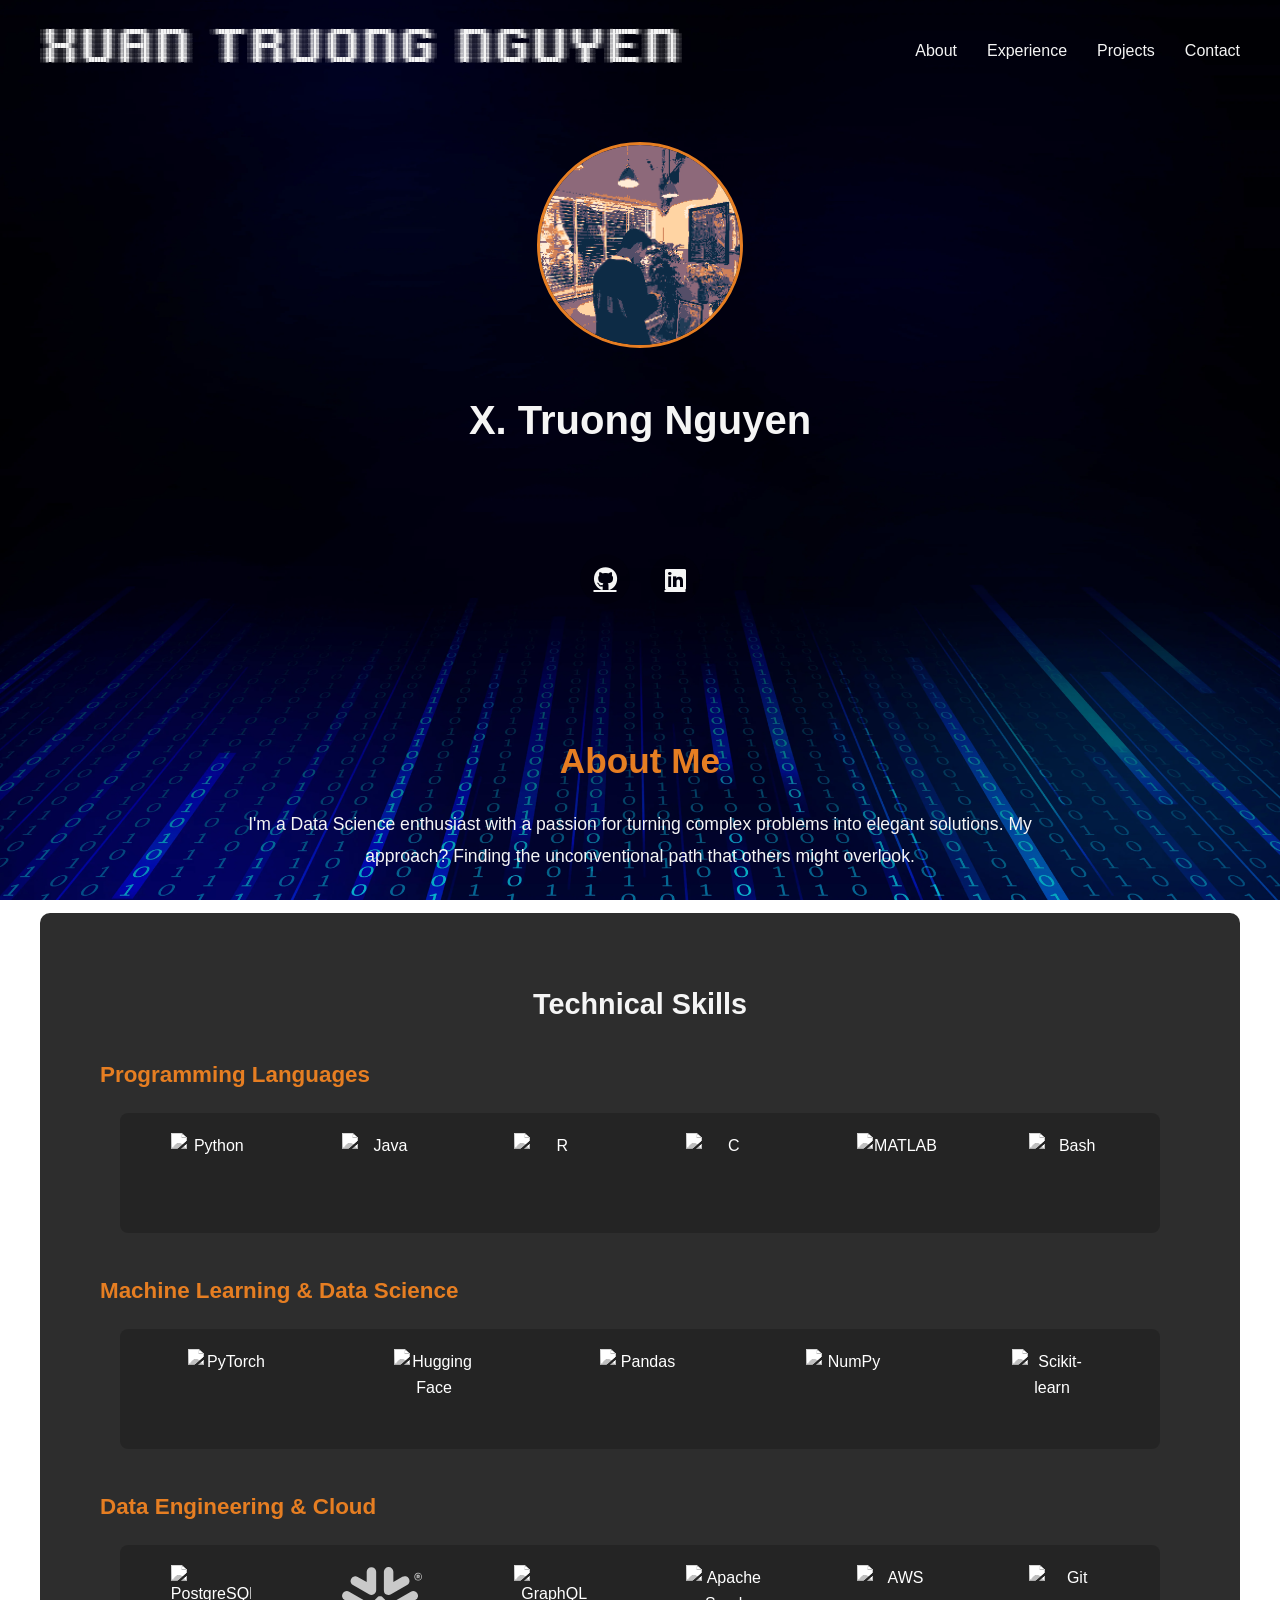
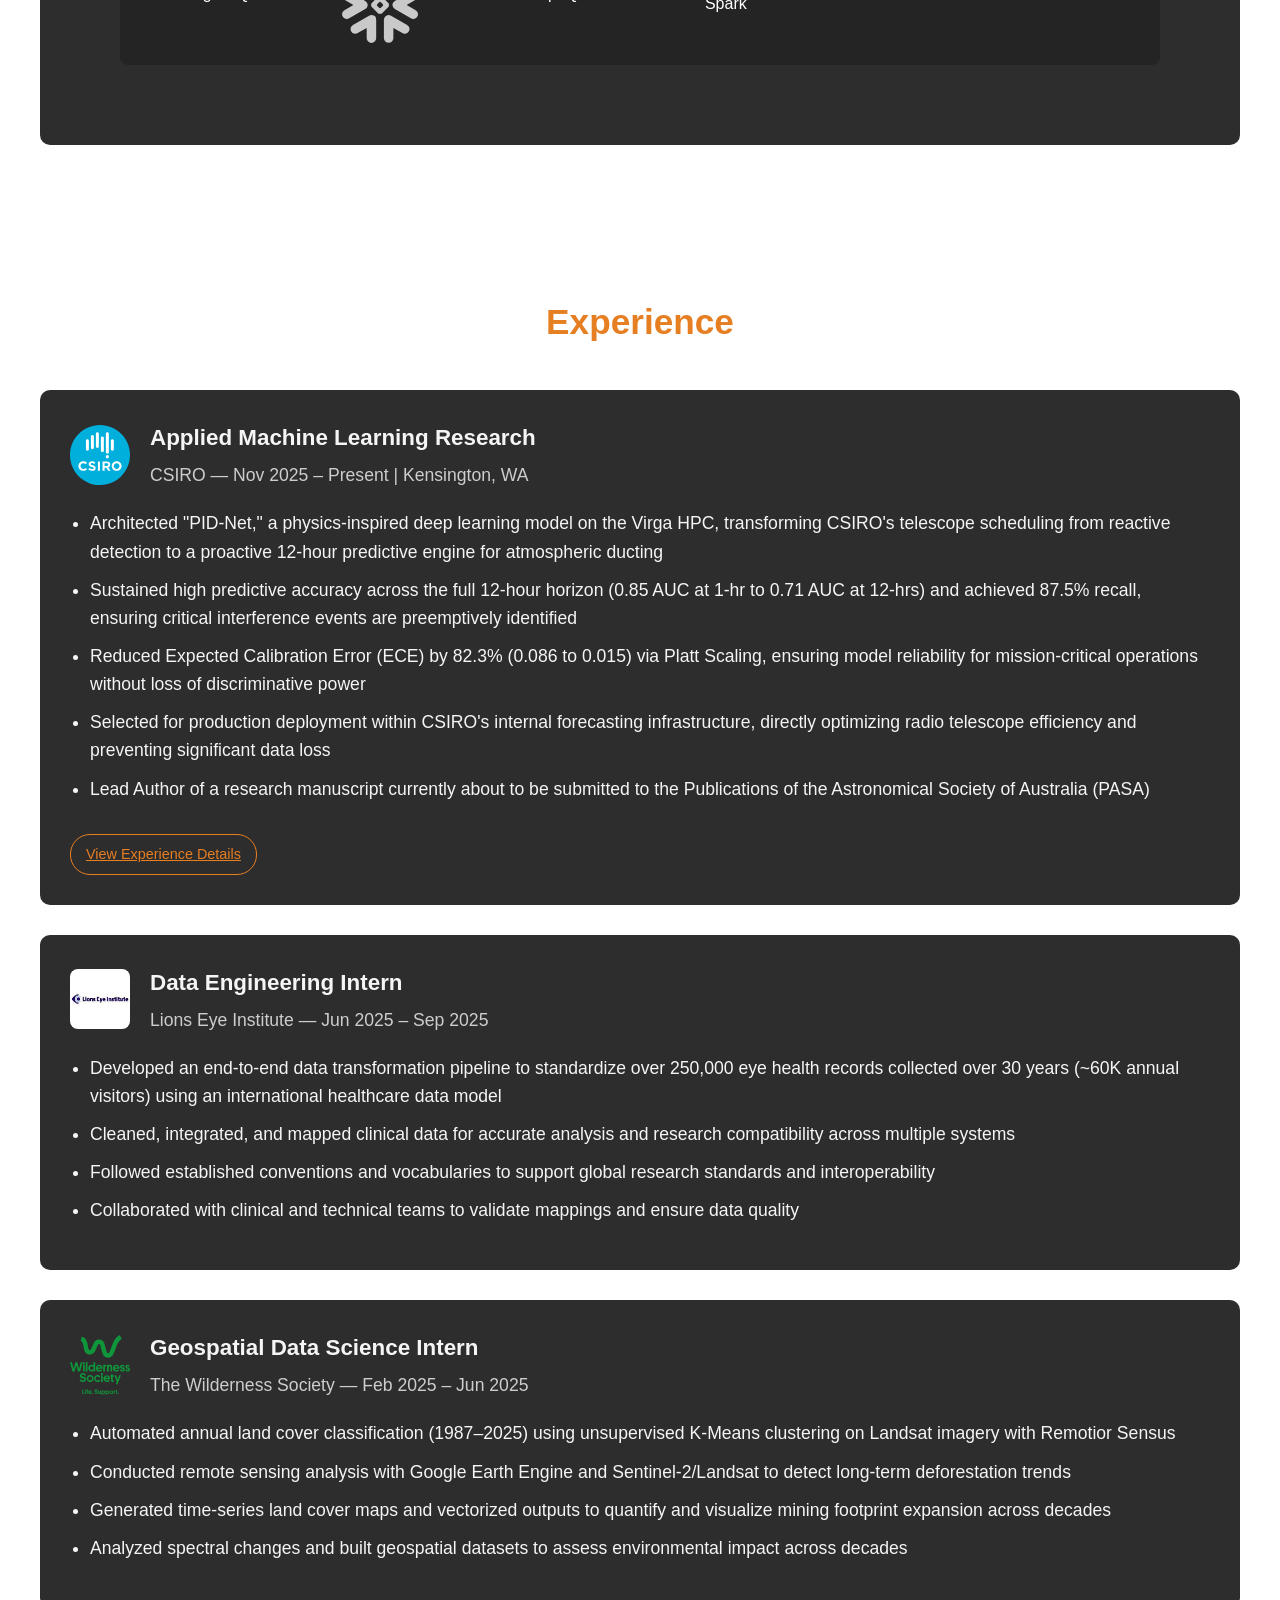
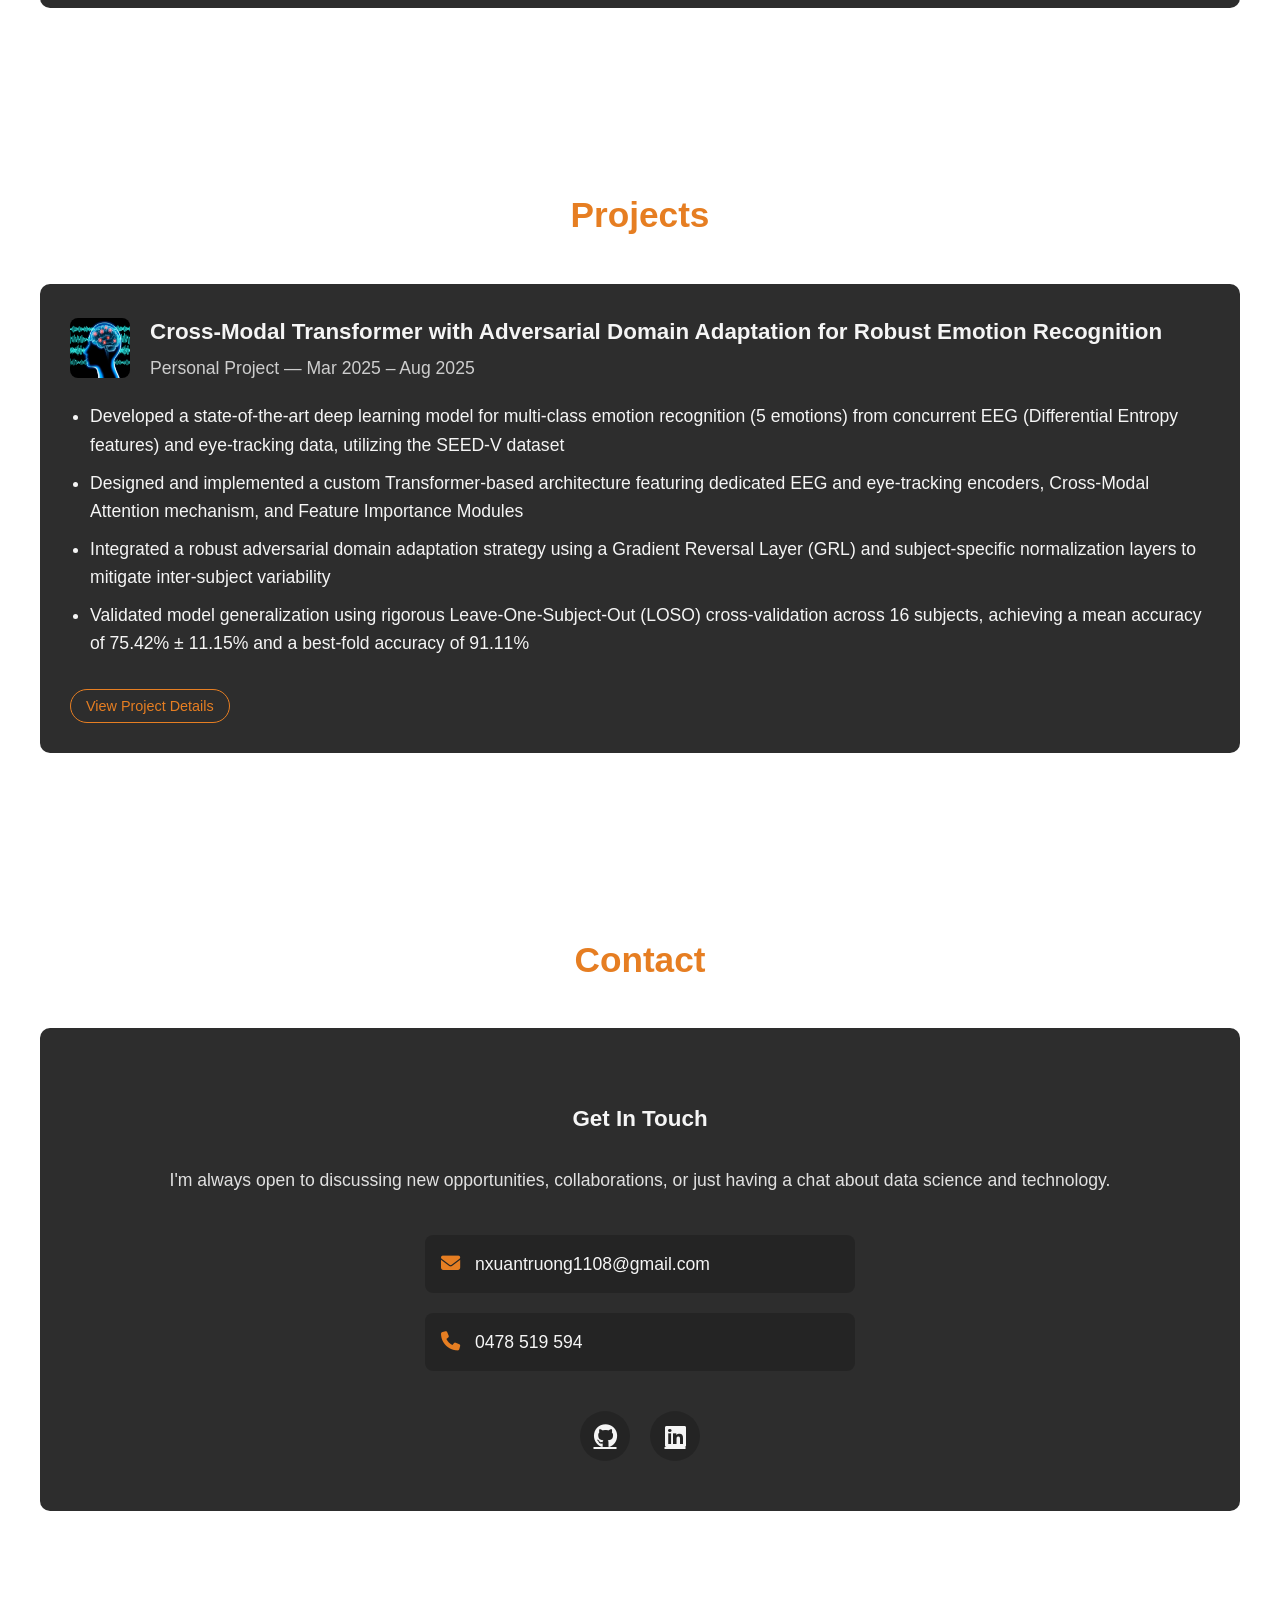
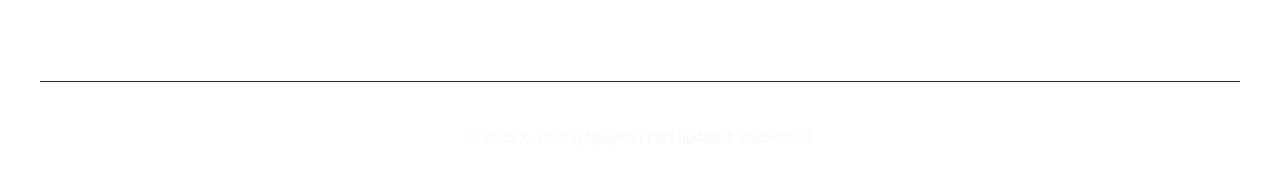
==== commit cf8727c7: "Update page" ====
--- a/index.html
+++ b/index.html
@@ -3,159 +3,312 @@
 <head>
     <meta charset="UTF-8">
     <meta name="viewport" content="width=device-width, initial-scale=1.0">
-    <title>CSIRO Experience Details - X. Truong Nguyen</title>
-    <link rel="icon" type="image/jpeg" href="img/tab_icon.jpg">
+    <title>X. Truong Nguyen - Portfolio</title>
+	<link rel="icon" type="image/jpeg" href="img/tab_icon.jpg">
     <link rel="stylesheet" href="css/style.css">
+    <!-- Font Awesome for icons -->
     <link rel="stylesheet" href="https://cdnjs.cloudflare.com/ajax/libs/font-awesome/6.4.0/css/all.min.css">
 </head>
 <body>
-    <main class="container experience-detail-page">
-        <section class="experience-section visible">
-            <div class="experience-detail-header">
-                <img src="img/CSIRO_Logo.svg" alt="CSIRO Logo" class="company-logo">
-                <h1>Applied Machine Learning Research</h1>
-                <p class="experience-detail-meta">CSIRO | Nov 2025 - Present | Kensington, WA</p>
-            </div>
+    <div class="container">
+        <!-- Header -->
+        <header>
+            <div class="logo">
+                <a href="#">
+░▒▓█▓▒░░▒▓█▓▒░▒▓█▓▒░░▒▓█▓▒░░▒▓██████▓▒░░▒▓███████▓▒░       ░▒▓████████▓▒░▒▓███████▓▒░░▒▓█▓▒░░▒▓█▓▒░░▒▓██████▓▒░░▒▓███████▓▒░ ░▒▓██████▓▒░       ░▒▓███████▓▒░ ░▒▓██████▓▒░░▒▓█▓▒░░▒▓█▓▒░▒▓█▓▒░░▒▓█▓▒░▒▓████████▓▒░▒▓███████▓▒░  
+░▒▓█▓▒░░▒▓█▓▒░▒▓█▓▒░░▒▓█▓▒░▒▓█▓▒░░▒▓█▓▒░▒▓█▓▒░░▒▓█▓▒░         ░▒▓█▓▒░   ░▒▓█▓▒░░▒▓█▓▒░▒▓█▓▒░░▒▓█▓▒░▒▓█▓▒░░▒▓█▓▒░▒▓█▓▒░░▒▓█▓▒░▒▓█▓▒░░▒▓█▓▒░      ░▒▓█▓▒░░▒▓█▓▒░▒▓█▓▒░░▒▓█▓▒░▒▓█▓▒░░▒▓█▓▒░▒▓█▓▒░░▒▓█▓▒░▒▓█▓▒░      ░▒▓█▓▒░░▒▓█▓▒░ 
+░▒▓█▓▒░░▒▓█▓▒░▒▓█▓▒░░▒▓█▓▒░▒▓█▓▒░░▒▓█▓▒░▒▓█▓▒░░▒▓█▓▒░         ░▒▓█▓▒░   ░▒▓█▓▒░░▒▓█▓▒░▒▓█▓▒░░▒▓█▓▒░▒▓█▓▒░░▒▓█▓▒░▒▓█▓▒░░▒▓█▓▒░▒▓█▓▒░             ░▒▓█▓▒░░▒▓█▓▒░▒▓█▓▒░      ░▒▓█▓▒░░▒▓█▓▒░▒▓█▓▒░░▒▓█▓▒░▒▓█▓▒░      ░▒▓█▓▒░░▒▓█▓▒░ 
+ ░▒▓██████▓▒░░▒▓█▓▒░░▒▓█▓▒░▒▓████████▓▒░▒▓█▓▒░░▒▓█▓▒░         ░▒▓█▓▒░   ░▒▓███████▓▒░░▒▓█▓▒░░▒▓█▓▒░▒▓█▓▒░░▒▓█▓▒░▒▓█▓▒░░▒▓█▓▒░▒▓█▓▒▒▓███▓▒░      ░▒▓█▓▒░░▒▓█▓▒░▒▓█▓▒▒▓███▓▒░▒▓█▓▒░░▒▓█▓▒░░▒▓██████▓▒░░▒▓██████▓▒░ ░▒▓█▓▒░░▒▓█▓▒░ 
+░▒▓█▓▒░░▒▓█▓▒░▒▓█▓▒░░▒▓█▓▒░▒▓█▓▒░░▒▓█▓▒░▒▓█▓▒░░▒▓█▓▒░         ░▒▓█▓▒░   ░▒▓█▓▒░░▒▓█▓▒░▒▓█▓▒░░▒▓█▓▒░▒▓█▓▒░░▒▓█▓▒░▒▓█▓▒░░▒▓█▓▒░▒▓█▓▒░░▒▓█▓▒░      ░▒▓█▓▒░░▒▓█▓▒░▒▓█▓▒░░▒▓█▓▒░▒▓█▓▒░░▒▓█▓▒░  ░▒▓█▓▒░   ░▒▓█▓▒░      ░▒▓█▓▒░░▒▓█▓▒░ 
+░▒▓█▓▒░░▒▓█▓▒░▒▓█▓▒░░▒▓█▓▒░▒▓█▓▒░░▒▓█▓▒░▒▓█▓▒░░▒▓█▓▒░         ░▒▓█▓▒░   ░▒▓█▓▒░░▒▓█▓▒░▒▓█▓▒░░▒▓█▓▒░▒▓█▓▒░░▒▓█▓▒░▒▓█▓▒░░▒▓█▓▒░▒▓█▓▒░░▒▓█▓▒░      ░▒▓█▓▒░░▒▓█▓▒░▒▓█▓▒░░▒▓█▓▒░▒▓█▓▒░░▒▓█▓▒░  ░▒▓█▓▒░   ░▒▓█▓▒░      ░▒▓█▓▒░░▒▓█▓▒░ 
+░▒▓█▓▒░░▒▓█▓▒░░▒▓██████▓▒░░▒▓█▓▒░░▒▓█▓▒░▒▓█▓▒░░▒▓█▓▒░         ░▒▓█▓▒░   ░▒▓█▓▒░░▒▓█▓▒░░▒▓██████▓▒░ ░▒▓██████▓▒░░▒▓█▓▒░░▒▓█▓▒░░▒▓██████▓▒░       ░▒▓█▓▒░░▒▓█▓▒░░▒▓██████▓▒░ ░▒▓██████▓▒░   ░▒▓█▓▒░   ░▒▓████████▓▒░▒▓█▓▒░░▒▓█▓▒░ 
+                                                                                                                                                                                                                                
+                                                                                                                                                                                                                                
+</a>
+            </div>
+            <nav>
+                <ul>
+                    <li><a href="#about">About</a></li>
+                    <li><a href="#experience">Experience</a></li>
+                    <li><a href="#projects">Projects</a></li>
+                    <li><a href="#contact">Contact</a></li>
+                </ul>
+            </nav>
+        </header>
+        
+        <!-- Profile Section -->
+        <section class="profile">
+            <div class="profile-img">
+                <img src="img/favicon.png" alt="Profile Picture">
+            </div>
+            <h1>X. Truong Nguyen</h1>
+            <p id="typing-text" class="tagline"></p>
+            
+            <!-- Social Links -->
+            <div class="social-links">
+                <a href="https://github.com/xtruongnguyen" aria-label="GitHub"><i class="fab fa-github"></i></a>
+                <a href="https://www.linkedin.com/in/xuan-truong-nguyen-321aa930b/" aria-label="LinkedIn"><i class="fab fa-linkedin"></i></a>
+            </div>
+        </section>
+        
+        <!-- About Section -->
+        <section id="about" class="about-section">
+            <h2>About Me</h2>
+            <p>I'm a Data Science enthusiast with a passion for turning complex problems into elegant solutions. My approach? Finding the unconventional path that others might overlook.</p>
+            
+            <div class="tech-stack">
+                <h3>Technical Skills</h3>
+                
+                <!-- Programming Languages -->
+                <div class="tech-category">
+                    <h4>Programming Languages</h4>
+                    <div class="tech-icons">
+                        <div class="skill-item">
+                            <img src="https://cdn.jsdelivr.net/gh/devicons/devicon@latest/icons/python/python-original.svg" alt="Python" title="Python" />
+                        </div>
+                        <div class="skill-item">
+                            <img src="https://cdn.jsdelivr.net/gh/devicons/devicon@latest/icons/java/java-original.svg" alt="Java" title="Java" />
+                        </div>
+                        <div class="skill-item">
+                            <img src="https://cdn.jsdelivr.net/gh/devicons/devicon@latest/icons/r/r-original.svg" alt="R" title="R" />
+                        </div>
+                        <div class="skill-item">
+                            <img src="https://cdn.jsdelivr.net/gh/devicons/devicon@latest/icons/c/c-original.svg" alt="C" title="C" />
+                        </div>
+                        <div class="skill-item">
+                            <img src="https://cdn.jsdelivr.net/gh/devicons/devicon@latest/icons/matlab/matlab-original.svg" alt="MATLAB" title="MATLAB" />
+                        </div>
+                        <div class="skill-item">
+                            <img src="https://cdn.jsdelivr.net/gh/devicons/devicon@latest/icons/bash/bash-original.svg" alt="Bash" title="Bash" />
+                        </div>
+                    </div>
+                </div>
 
-            <div class="experience-item">
-                <div class="experience-details">
-                    <!-- TL;DR Impact Summary -->
-                    <div style="background-color: rgba(var(--accent-rgb), 0.1); border: 1px solid var(--accent-color); padding: 25px; border-radius: 12px; margin-bottom: 35px; box-shadow: 0 4px 15px rgba(0,0,0,0.2);">
-                        <h2 style="margin: 0 0 15px 0; color: var(--accent-color); font-size: 1.5rem;">Executive Summary (TL;DR)</h2>
-                        <p style="margin: 0; font-size: 1.15rem; line-height: 1.6; font-weight: 500;">
-                            Developed a physics-inspired forecasting engine (<strong>PID-Net</strong>) that predicts radio interference <strong>12 hours in advance</strong>, preventing data loss and optimizing scheduling for Australia’s <strong>$1B+ telescope infrastructure</strong>.
+                <!-- Machine Learning & Data Science -->
+                <div class="tech-category">
+                    <h4>Machine Learning & Data Science</h4>
+                    <div class="tech-icons">
+                        <div class="skill-item">
+                            <img src="https://cdn.jsdelivr.net/gh/devicons/devicon@latest/icons/pytorch/pytorch-original-wordmark.svg" alt="PyTorch" title="PyTorch" />
+                        </div>
+                        <div class="skill-item">
+                            <img src="https://cdn.brandfetch.io/idSF6sgbB2/theme/dark/logo.svg?c=1dxbfHSJFAPEGdCLU4o5B" alt="Hugging Face" title="Hugging Face" />
+                        </div>
+                        <div class="skill-item">
+                            <img src="https://cdn.jsdelivr.net/gh/devicons/devicon@latest/icons/pandas/pandas-original-wordmark.svg" alt="Pandas" title="Pandas" />
+                        </div>
+                        <div class="skill-item">
+                            <img src="https://cdn.jsdelivr.net/gh/devicons/devicon@latest/icons/numpy/numpy-original-wordmark.svg" alt="NumPy" title="NumPy" />
+                        </div>
+                        <div class="skill-item">
+                            <img src="https://cdn.jsdelivr.net/gh/devicons/devicon@latest/icons/scikitlearn/scikitlearn-original.svg" alt="Scikit-learn" title="Scikit-learn" />
+                        </div>
+                    </div>
+                </div>
+
+                <!-- Data Engineering & Cloud -->
+                <div class="tech-category">
+                    <h4>Data Engineering & Cloud</h4>
+                    <div class="tech-icons">
+                        <div class="skill-item">
+                            <img src="https://cdn.jsdelivr.net/gh/devicons/devicon@latest/icons/postgresql/postgresql-original-wordmark.svg" alt="PostgreSQL" title="PostgreSQL" />
+                        </div>
+                        <div class="skill-item">
+                            <img src="img/snowflake-bug-color-rgb.svg" alt="Snowflake" title="Snowflake" />
+                        </div>
+                        <div class="skill-item">
+                            <img src="https://cdn.jsdelivr.net/gh/devicons/devicon@latest/icons/graphql/graphql-plain-wordmark.svg" alt="GraphQL" title="GraphQL" />
+                        </div>
+                        <div class="skill-item">
+                            <img src="https://cdn.jsdelivr.net/gh/devicons/devicon@latest/icons/apachespark/apachespark-original-wordmark.svg" alt="Apache Spark" title="Apache Spark" />
+                        </div>
+                        <div class="skill-item">
+                            <img src="https://cdn.jsdelivr.net/gh/devicons/devicon@latest/icons/amazonwebservices/amazonwebservices-original-wordmark.svg" alt="AWS" title="AWS" />
+                        </div>
+                        <div class="skill-item">
+                            <img src="https://cdn.jsdelivr.net/gh/devicons/devicon@latest/icons/git/git-original-wordmark.svg" alt="Git" title="Git" />
+                        </div>
+                    </div>
+                </div>
+            </div>
+        </section>
+        
+        <!-- Experience Section -->
+        <section id="experience" class="experience-section">
+            <h2>Experience</h2>
+
+            <div class="experience-item">
+                <div class="experience-header">
+                    <img src="img/CSIRO_Logo.svg" alt="CSIRO Logo" class="company-logo">
+                    <div class="experience-title">
+                        <h3>Applied Machine Learning Research</h3>
+                        <p>CSIRO — Nov 2025 – Present | Kensington, WA</p>
+                    </div>
+                </div>
+                <div class="experience-details">
+                    <ul>
+                        <li>Architected "PID-Net," a physics-inspired deep learning model on the Virga HPC, transforming CSIRO's telescope scheduling from reactive detection to a proactive 12-hour predictive engine for atmospheric ducting</li>
+                        <li>Sustained high predictive accuracy across the full 12-hour horizon (0.85 AUC at 1-hr to 0.71 AUC at 12-hrs) and achieved 87.5% recall, ensuring critical interference events are preemptively identified</li>
+                        <li>Reduced Expected Calibration Error (ECE) by 82.3% (0.086 to 0.015) via Platt Scaling, ensuring model reliability for mission-critical operations without loss of discriminative power</li>
+                        <li>Selected for production deployment within CSIRO's internal forecasting infrastructure, directly optimizing radio telescope efficiency and preventing significant data loss</li>
+                        <li>Lead Author of a research manuscript currently about to be submitted to the Publications of the Astronomical Society of Australia (PASA)</li>
+                    </ul>
+                    <a href="experience-csiro.html" class="view-details-btn">View Experience Details</a>
+                </div>
+            </div>
+            
+            <div class="experience-item">
+                <div class="experience-header">
+                    <img src="img/lions_eye_institute.jpg" alt="Lions Eye Institute Logo" class="company-logo">
+                    <div class="experience-title">
+                        <h3>Data Engineering Intern</h3>
+                        <p>Lions Eye Institute — Jun 2025 – Sep 2025</p>
+                    </div>
+                </div>
+                <div class="experience-details">
+                    <ul>
+                        <li>Developed an end-to-end data transformation pipeline to standardize over 250,000 eye health records collected over 30 years (~60K annual visitors) using an international healthcare data model</li>
+                        <li>Cleaned, integrated, and mapped clinical data for accurate analysis and research compatibility across multiple systems</li>
+                        <li>Followed established conventions and vocabularies to support global research standards and interoperability</li>
+                        <li>Collaborated with clinical and technical teams to validate mappings and ensure data quality</li>
+                    </ul>
+                </div>
+            </div>
+            
+            <div class="experience-item">
+                <div class="experience-header">
+                    <img src="img/Wilderness_Society_Logo_2018.svg" alt="The Wilderness Society Logo" class="company-logo">
+                    <div class="experience-title">
+                        <h3>Geospatial Data Science Intern</h3>
+                        <p>The Wilderness Society — Feb 2025 – Jun 2025</p>
+                    </div>
+                </div>
+                <div class="experience-details">
+                    <ul>
+                        <li>Automated annual land cover classification (1987–2025) using unsupervised K-Means clustering on Landsat imagery with Remotior Sensus</li>
+                        <li>Conducted remote sensing analysis with Google Earth Engine and Sentinel-2/Landsat to detect long-term deforestation trends</li>
+                        <li>Generated time-series land cover maps and vectorized outputs to quantify and visualize mining footprint expansion across decades</li>
+                        <li>Analyzed spectral changes and built geospatial datasets to assess environmental impact across decades</li>
+                    </ul>
+                </div>
+            </div>
+        </section>
+        
+        <!-- Projects Section -->
+        <section id="projects" class="experience-section">
+            <h2>Projects</h2>
+            
+            <div class="experience-item">
+                <div class="experience-header">
+                    <img src="img/emotion_classification_project.png" alt="Emotion Classification Project Logo" class="company-logo">
+                    <div class="experience-title">
+                        <h3>Cross-Modal Transformer with Adversarial Domain Adaptation for Robust Emotion Recognition</h3>
+                        <p>Personal Project — Mar 2025 – Aug 2025</p>
+                    </div>
+                </div>
+                <div class="experience-details">
+                    <ul>
+                        <li>Developed a state-of-the-art deep learning model for multi-class emotion recognition (5 emotions) from concurrent EEG (Differential Entropy features) and eye-tracking data, utilizing the SEED-V dataset</li>
+                        <li>Designed and implemented a custom Transformer-based architecture featuring dedicated EEG and eye-tracking encoders, Cross-Modal Attention mechanism, and Feature Importance Modules</li>
+                        <li>Integrated a robust adversarial domain adaptation strategy using a Gradient Reversal Layer (GRL) and subject-specific normalization layers to mitigate inter-subject variability</li>
+                        <li>Validated model generalization using rigorous Leave-One-Subject-Out (LOSO) cross-validation across 16 subjects, achieving a mean accuracy of 75.42% ± 11.15% and a best-fold accuracy of 91.11%</li>
+                    </ul>
+                    <button class="view-details-btn" data-project="emotion-project">View Project Details</button>
+                </div>
+            </div>
+        </section>
+        
+        <!-- Contact Section -->
+        <section id="contact" class="experience-section">
+            <h2>Contact</h2>
+            
+            <div class="experience-item">
+                <div class="experience-details">
+                    <div style="text-align: center; padding: 20px;">
+                        <h3 style="color: var(--light-text); margin-bottom: 30px; font-size: 1.4rem;">Get In Touch</h3>
+                        <p style="font-size: 1.1rem; margin-bottom: 40px; color: var(--light-text); opacity: 0.9;">
+                            I'm always open to discussing new opportunities, collaborations, or just having a chat about data science and technology.
                         </p>
-                    </div>
-
-                    <h3>The Bigger Context: CSIRO and Australia's Radio Telescopes</h3>
-                    <p>
-                        CSIRO operates and supports multiple world-class radio astronomy facilities across Australia.
-                        These include ASKAP, Murriyang (the Parkes Radio Telescope), the Australia Telescope Compact
-                        Array (ATCA), the Canberra Deep Space Communication Complex (CDSCC), and the upcoming SKA-Low.
-                        Together, they enable frontier science while demanding highly reliable, 24/7 operations.
-                    </p>
-
-                    <div class="experience-gallery">
-                        <figure class="media-card">
-                            <img src="img/ASKAP.avif" alt="ASKAP radio telescope array">
-                            <figcaption>Australian Square Kilometre Array Pathfinder (ASKAP)</figcaption>
-                        </figure>
-                        <figure class="media-card">
-                            <img src="img/parkes.jpg" alt="Murriyang Parkes Radio Telescope">
-                            <figcaption>Murriyang (Parkes Radio Telescope)</figcaption>
-                        </figure>
-                        <figure class="media-card">
-                            <img src="img/ATCA.webp" alt="Australia Telescope Compact Array">
-                            <figcaption>Australia Telescope Compact Array (ATCA)</figcaption>
-                        </figure>
-                        <figure class="media-card">
-                            <img src="img/CDSCC.jpg" alt="Canberra Deep Space Communication Complex">
-                            <figcaption>Canberra Deep Space Communication Complex (CDSCC)</figcaption>
-                        </figure>
-                        <figure class="media-card">
-                            <img src="img/SKA-Low.jpg" alt="SKA-Low telescope infrastructure">
-                            <figcaption>SKA-Low (Under construction)</figcaption>
-                        </figure>
-                    </div>
-
-                    <div style="display: flex; flex-wrap: wrap; align-items: center; gap: 30px; margin-bottom: 40px;">
-                        <div style="flex: 1 1 300px;">
-                            <h3>My Focus: ASKAP</h3>
-                            <p>
-                                My work focused on ASKAP. It is located inside a radio quiet zone to minimize interference
-                                from urban radio-frequency sources. In practice, however, atmospheric ducting can still carry
-                                distant radio-frequency interference (RFI) over long ranges into the telescope's observing band.
-                            </p>
-                        </div>
-                        <figure style="flex: 1 1 300px; margin: 0; text-align: center;">
-                            <img src="img/MRO_map.png" alt="Map of the Murchison Radio-astronomy Observatory" style="width: 100%; max-height: 350px; object-fit: contain; margin-bottom: 8px; filter: invert(1) hue-rotate(180deg) contrast(1.2); mix-blend-mode: screen;">
-                            <figcaption style="font-size: 0.95rem; opacity: 0.8; font-style: italic;">Inyarrimanha Ilgari Bundara, the CSIRO Murchison Radio-astronomy Observatory</figcaption>
-                        </figure>
-                    </div>
-
-                    <div style="display: flex; flex-wrap: wrap; align-items: center; gap: 30px; margin-bottom: 40px;">
-                        <figure style="flex: 1 1 300px; margin: 0; text-align: center;">
-                            <img src="img/Ducting_Diagram.gif" alt="Atmospheric Ducting Phenomenon" style="width: 100%; max-height: 350px; object-fit: contain; border-radius: 10px; border: 1px solid rgba(255, 255, 255, 0.1); margin-bottom: 8px;">
-                            <figcaption style="font-size: 0.95rem; opacity: 0.8; font-style: italic;">Tropospheric Ducting trapping and bending RFI over the horizon</figcaption>
-                        </figure>
-                        <div style="flex: 1 1 300px;">
-                            <h3>The Problem: Atmospheric ‘Tunnels’ for Noise</h3>
-                            <p>
-                                Under normal conditions, Earth's curvature naturally blocks distant terrestrial radio signals from reaching the observatory. 
-                                However, certain weather conditions can cause a temperature inversion in the lower atmosphere, forming a refractive "duct".
-                            </p>
-                            <p>
-                                Rather than escaping into space, radio signals from coastal cities or maritime vessels get trapped in this atmospheric layer. 
-                                The duct guides these unwanted signals hundreds of kilometers over the horizon directly into the "Radio Quiet Zone" where ASKAP resides.
-                            </p>
-                        </div>
-                    </div>
-
-                    <div style="display: flex; flex-wrap: wrap; align-items: center; gap: 30px; margin-bottom: 20px;">
-                        <div style="flex: 1 1 300px;">
-                            <h3>Why This Matters Operationally</h3>
-                            <p>
-                                <strong>The High Stakes of Observing Time:</strong> Astronomers can't simply turn on the telescope whenever they want. Observing time on ASKAP is highly competitive; scientists must submit proposals months in advance to a Time Allocation Committee. If their hard-won scheduled time slot unfortunately coincides with a severe ducting event, their observations can be entirely ruined by RFI.
-                            </p>
-                            <p>
-                                Furthermore, ASKAP generates data at an enormous rate (<strong>~2.5 GB per second</strong>). Raw observations are sent through Pawsey
-                                supercomputing infrastructure for preprocessing before astronomers can use them. If strong
-                                interference is present, that data can still consume compute and storage resources first,
-                                only to be flagged or discarded later.
-                            </p>
-                            <p>
-                                This creates a real cost in missed scientific opportunities, infrastructure load, and wasted observing value. Since these
-                                facilities operate continuously, the goal is to dynamically schedule observations that are more robust to RFI and reserve critical
-                                observations for cleaner windows.
-                            </p>
-                        </div>
-                        <figure style="flex: 1 1 300px; margin: 0; text-align: center;">
-                            <img src="img/Pawsey.jpg" alt="Pawsey Supercomputer Centre" style="width: 100%; max-height: 350px; object-fit: cover; border-radius: 10px; border: 1px solid rgba(255, 255, 255, 0.1); margin-bottom: 8px;">
-                            <figcaption style="font-size: 0.95rem; opacity: 0.8; font-style: italic;">The Pawsey Supercomputing Research Centre</figcaption>
-                        </figure>
-                    </div>
-
-                    <figure style="margin: 40px 0; text-align: center;">
-                        <img src="img/flowdiagram_dark.webp" alt="Standard ASKAP Data Pipeline showing RFI waste" style="width: 100%; max-width: 800px; height: auto; border-radius: 10px; border: 1px solid rgba(255, 255, 255, 0.1); margin-bottom: 8px; background: rgba(0,0,0,0.2); padding: 10px;">
-                        <figcaption style="font-size: 0.95rem; opacity: 0.8; font-style: italic;">The Current Data Pipeline: How ducting RFI consumes HPC resources before being discarded.</figcaption>
-                    </figure>
-
-                    <h3>What I Built</h3>
-                    <p>
-                        I developed a predictive ducting-risk workflow for ASKAP that shifts planning from reactive
-                        response to proactive scheduling. The system provides a 12-hour rolling forecast with 1-hour
-                        resolution, offering guidance early enough to inform day-to-day observing
-                        decisions and make better use of telescope and HPC resources.
-                    </p>
-                    <p>
-                        After rigorous testing on two-and-a-half years of real observatory data, the model now delivers up to 12 hours of advance warning with solid accuracy. Even at the longest horizon, it still correctly flags the majority of ducting events. It learned the physics on its own, automatically discovering that ducting often starts at certain frequencies and spreads in a predictable “cascade,” and that ocean winds plus overnight cooling are the strongest triggers.
-                    </p>
-                    <p>
-                        Best of all, the entire model is surprisingly lightweight (<strong>under 250,000 parameters</strong>). This allows it to run in real time on ordinary hardware right at the observatory, with no supercomputer required.
-                    </p>
-
-                    <h3>Practical Outcome</h3>
-                    <ul>
-                        <li>Better observation planning under ducting risk instead of post-event damage control.</li>
-                        <li>Lower waste of compute and analyst time on heavily corrupted data streams.</li>
-                        <li>Higher return on expensive 24/7 observing time through risk-aware allocation.</li>
-                        <li>Support for mission-critical operations by integrating forecasts into real decision workflows.</li>
-                    </ul>
-
-                    <h3>Research Publication</h3>
-                    <div style="background-color: rgba(var(--accent-rgb), 0.1); border: 1px solid var(--accent-color); padding: 15px; border-radius: 8px; margin-top: 15px;">
-                        <p style="margin: 0;">
-                            <i class="fa-solid fa-pen-nib" style="margin-right: 10px; color: var(--accent-color);"></i>
-                            <strong>Manuscript Status:</strong> The research paper detailing the PID-Net architecture and the ducting-risk prediction results is currently in the final stages of internal review. It is scheduled for submission to the <em>Publications of the Astronomical Society of Australia (PASA)</em> in April 2026.
-                        </p>
-                    </div>
-
-                    <div class="back-link">
-                        <a class="view-project-btn" href="index.html#experience">Back to Experience</a>
-                    </div>
-                </div>
-            </div>
-        </section>
-    </main>
+                        
+                        <div style="display: flex; flex-direction: column; gap: 20px; align-items: center; max-width: 400px; margin: 0 auto;">
+                            <div style="display: flex; align-items: center; gap: 15px; padding: 15px; background: rgba(0, 0, 0, 0.2); border-radius: 8px; width: 100%;">
+                                <i class="fas fa-envelope" style="color: var(--accent-color); font-size: 1.2rem; width: 20px;"></i>
+                                <a href="mailto:nxuantruong1108@gmail.com" style="color: var(--light-text); text-decoration: none; font-size: 1.1rem;">
+                                    nxuantruong1108@gmail.com
+                                </a>
+                            </div>
+                            
+                            <div style="display: flex; align-items: center; gap: 15px; padding: 15px; background: rgba(0, 0, 0, 0.2); border-radius: 8px; width: 100%;">
+                                <i class="fas fa-phone" style="color: var(--accent-color); font-size: 1.2rem; width: 20px;"></i>
+                                <a href="tel:+61478519594" style="color: var(--light-text); text-decoration: none; font-size: 1.1rem;">
+                                    0478 519 594
+                                </a>
+                            </div>
+                        </div>
+                        
+                        <div style="margin-top: 40px;">
+                            <div class="social-links" style="justify-content: center;">
+                                <a href="https://github.com/xtruongnguyen" aria-label="GitHub"><i class="fab fa-github"></i></a>
+                                <a href="https://www.linkedin.com/in/xuan-truong-nguyen-321aa930b/" aria-label="LinkedIn"><i class="fab fa-linkedin"></i></a>
+                            </div>
+                        </div>
+                    </div>
+                </div>
+            </div>
+        </section>
+        
+        <!-- Footer -->
+        <footer>
+            <p>© 2025 X. Truong Nguyen | Last updated: 2026-03-24</p>
+        </footer>
+    </div>
+    
+    <!-- Project Modals -->
+    <div id="emotion-project-modal" class="modal">
+        <div class="modal-content">
+            <span class="close-modal">&times;</span>
+            <div class="modal-header">
+                <img src="img/emotion_classification_project.png" alt="Emotion Classification Project Logo" class="modal-logo">
+                <div class="modal-title">
+                    <h3>Cross-Modal Transformer with Adversarial Domain Adaptation</h3>
+                    <p>March 2025 - August 2025</p>
+                </div>
+            </div>
+            <div class="modal-body">
+                <div class="project-details">
+                    <h4>Project Overview</h4>
+                    <p>This research project focused on developing a novel deep learning approach for emotion recognition using multimodal data from EEG and eye-tracking. The key innovation was the implementation of adversarial domain adaptation to address the challenge of inter-subject variability in physiological signals.</p>
+                    
+                    <h4>Key Features</h4>
+                    <ul>
+                        <li>Custom Transformer architecture with cross-modal attention mechanism</li>
+                        <li>Adversarial domain adaptation through gradient reversal layer</li>
+                        <li>Subject-specific normalization layers for improved generalization</li>
+                        <li>Feature importance visualization to interpret model decisions</li>
+                        <li>Rigorous Leave-One-Subject-Out evaluation on the SEED-V dataset across 16 subjects</li>
+                    </ul>
+                    
+                    <h4>Technologies Used</h4>
+                    <div class="tech-used">
+                        <span class="tech-badge">PyTorch</span>
+                        <span class="tech-badge">NumPy</span>
+                        <span class="tech-badge">Pandas</span>
+                        <span class="tech-badge">Scikit-learn</span>
+                        <span class="tech-badge">Matplotlib</span>
+                        <span class="tech-badge">Seaborn</span>
+                    </div>
+                    
+                    <a href="https://github.com/xtruongnguyen/Cross-Modal-Transformer-for-Robust-Emotion-Recognition" class="view-project-btn">View on GitHub</a>
+                </div>
+            </div>
+        </div>
+    </div>
+    
+    <!-- Scroll to top button -->
+    <button class="scroll-top" aria-label="Scroll to top">
+        <i class="fas fa-arrow-up"></i>
+    </button>
+    
+    <script src="js/main.js"></script>
 </body>
 </html>
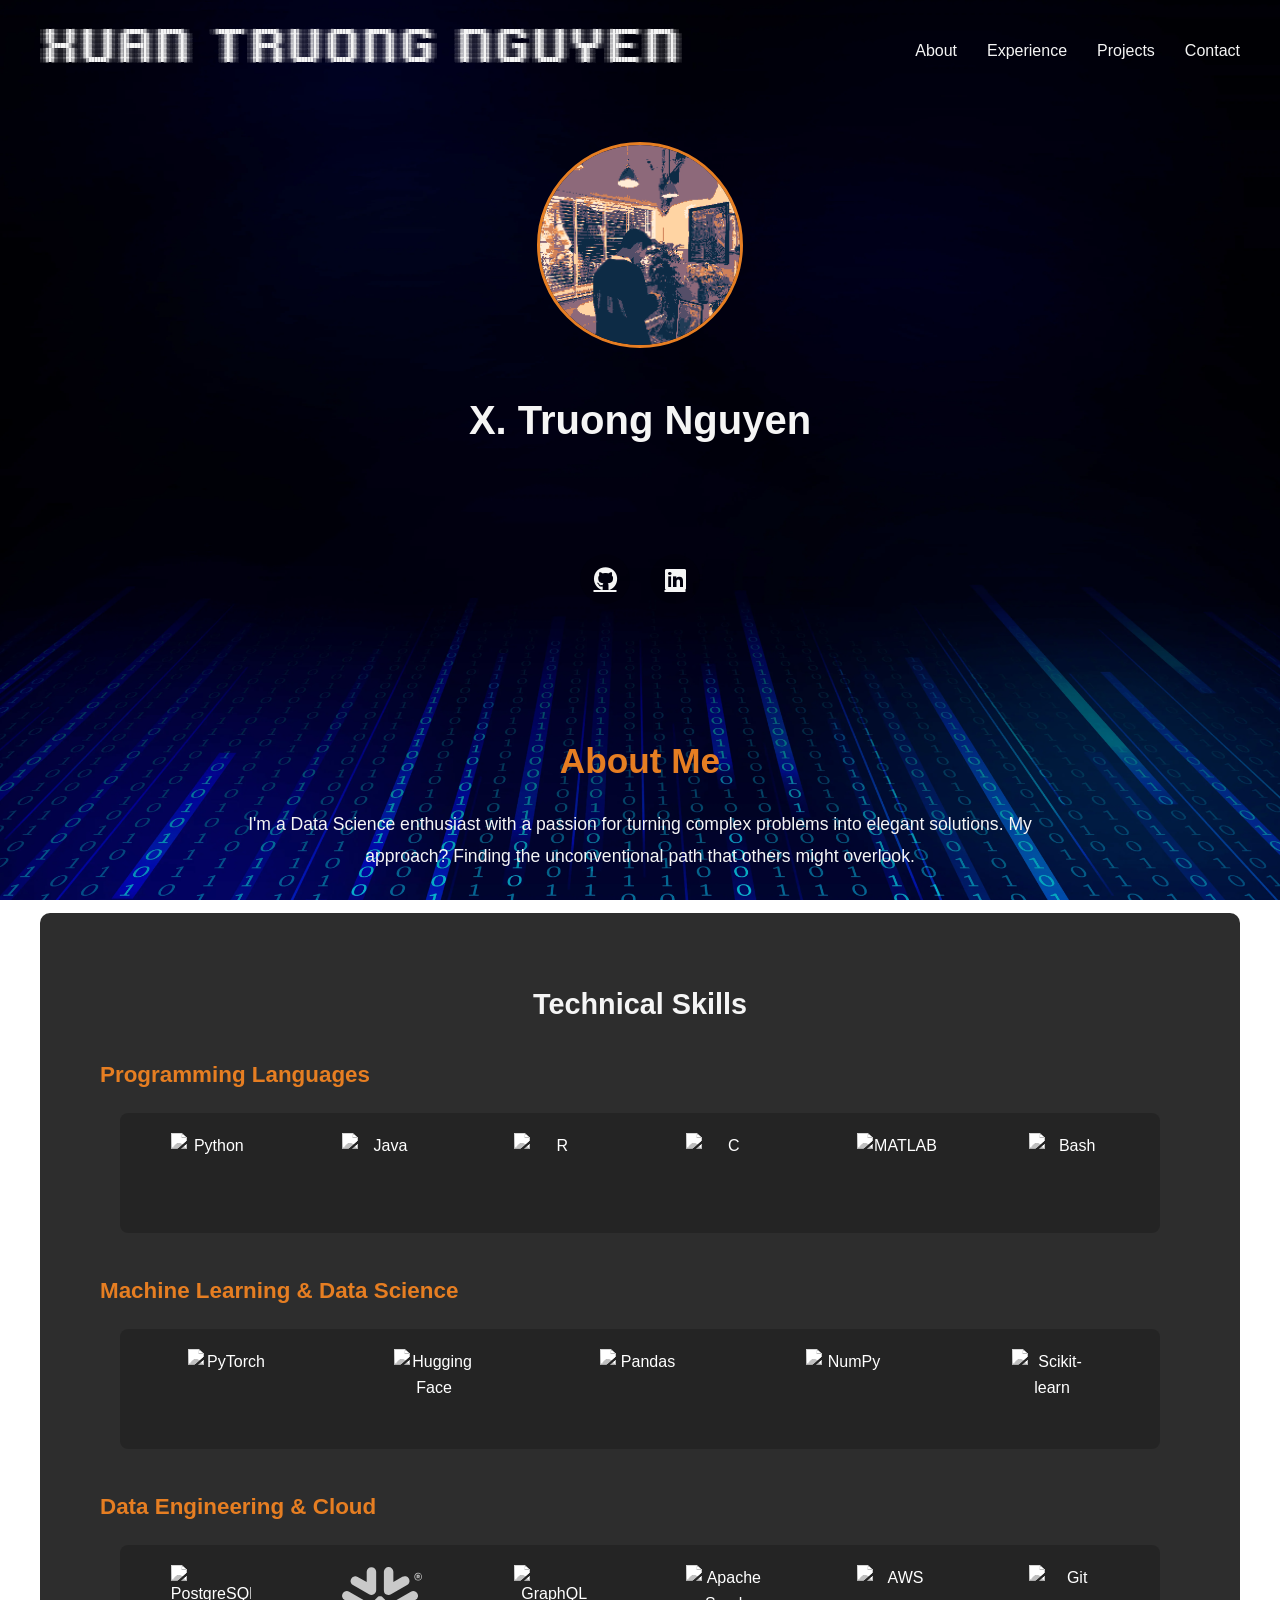
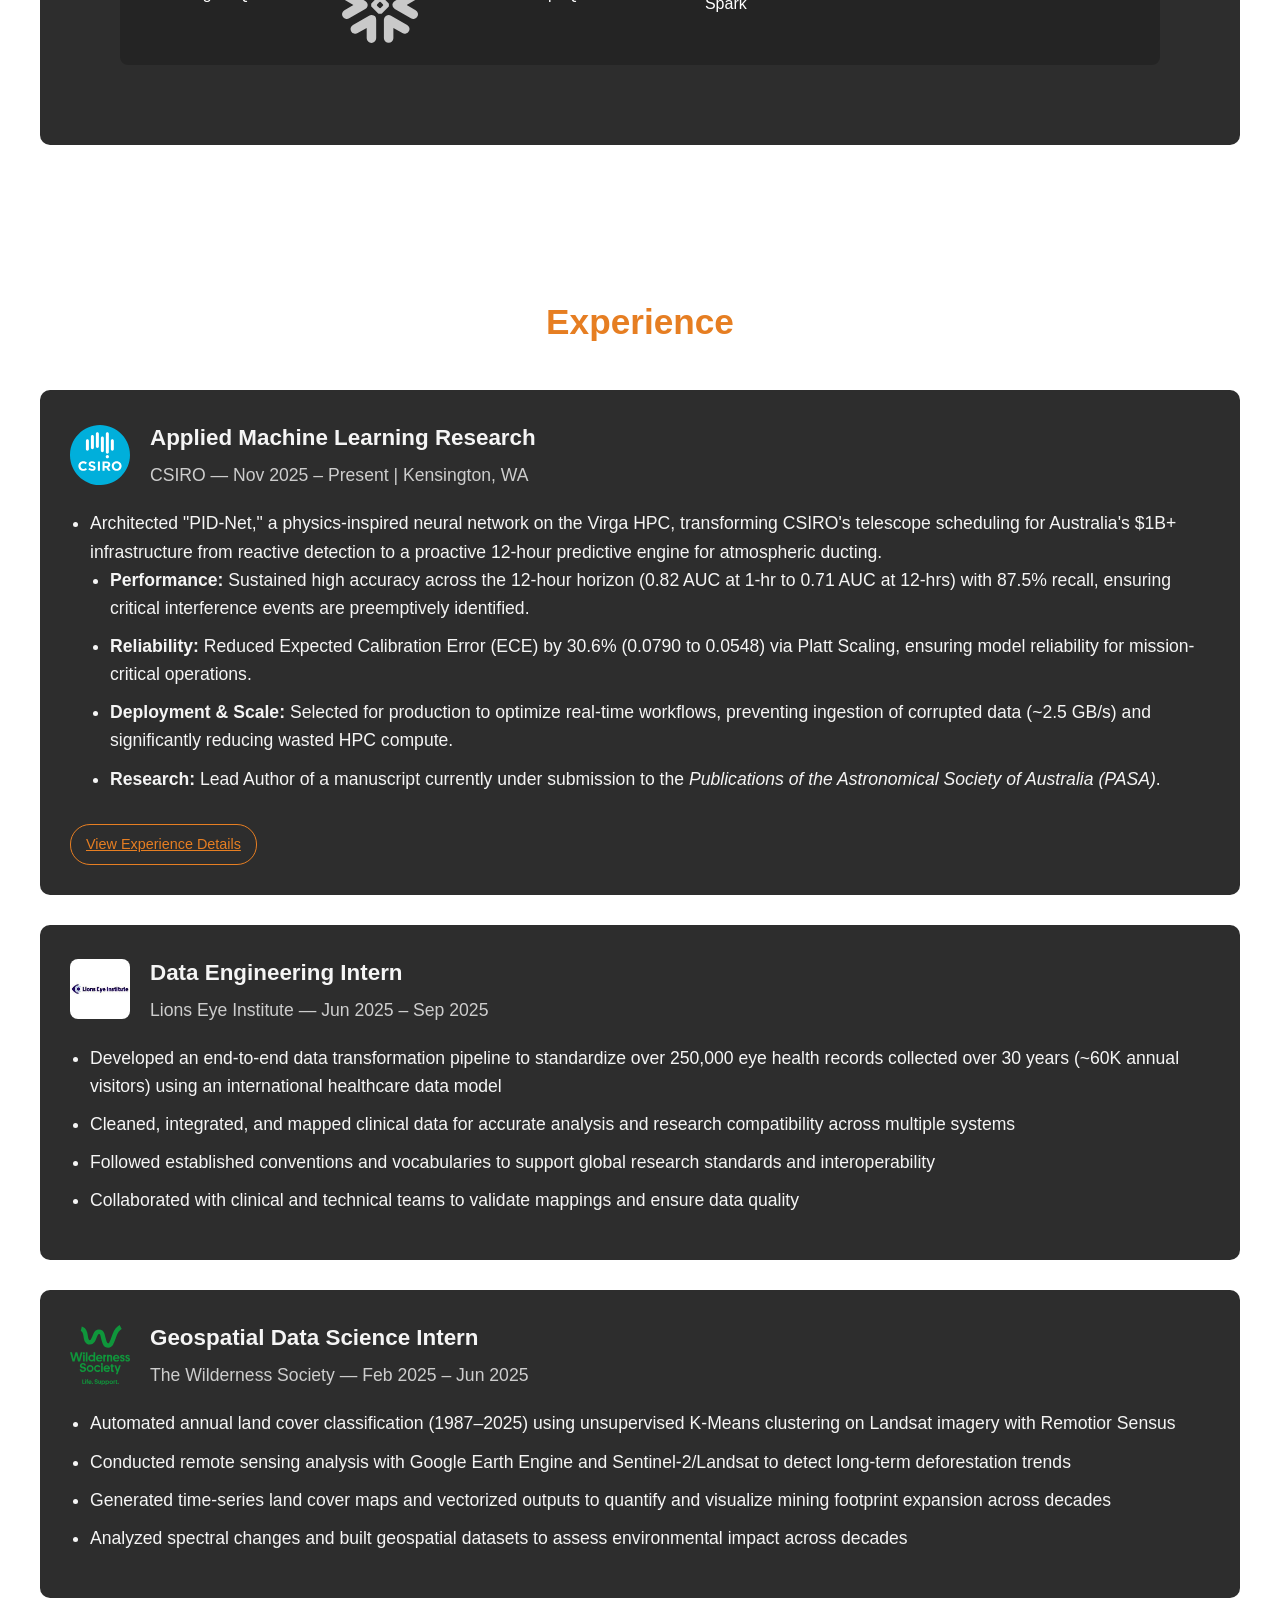
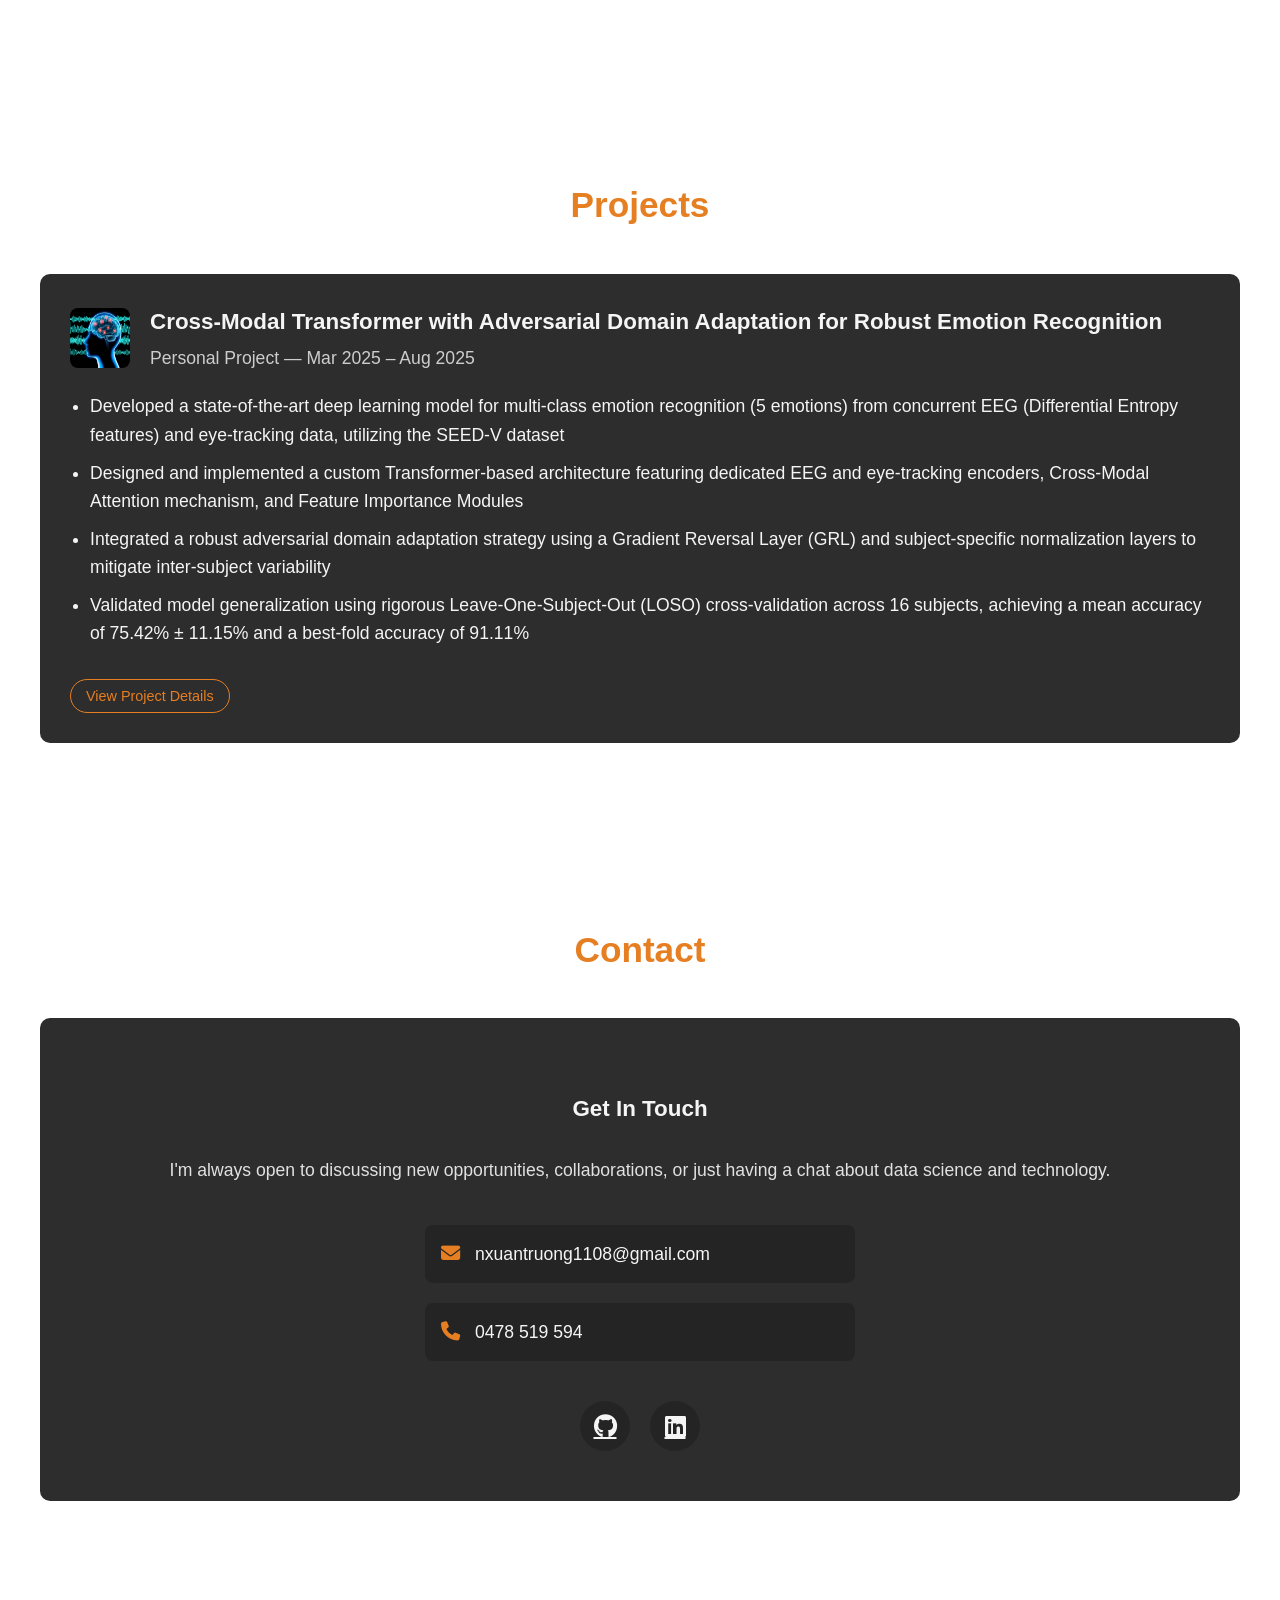
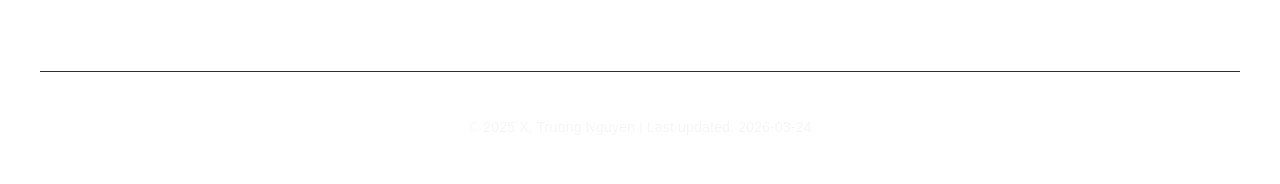
==== commit a1084139: "update CSIRO card" ====
--- a/index.html
+++ b/index.html
@@ -8,6 +8,16 @@
     <link rel="stylesheet" href="css/style.css">
     <!-- Font Awesome for icons -->
     <link rel="stylesheet" href="https://cdnjs.cloudflare.com/ajax/libs/font-awesome/6.4.0/css/all.min.css">
+
+    <!-- Google tag (gtag.js) -->
+    <script async src="https://www.googletagmanager.com/gtag/js?id=G-H9TQ7ZRJN9"></script>
+    <script>
+      window.dataLayer = window.dataLayer || [];
+      function gtag(){dataLayer.push(arguments);}
+      gtag('js', new Date());
+
+      gtag('config', 'G-H9TQ7ZRJN9');
+    </script>
 </head>
 <body>
     <div class="container">
@@ -147,11 +157,15 @@
                 </div>
                 <div class="experience-details">
                     <ul>
-                        <li>Architected "PID-Net," a physics-inspired deep learning model on the Virga HPC, transforming CSIRO's telescope scheduling from reactive detection to a proactive 12-hour predictive engine for atmospheric ducting</li>
-                        <li>Sustained high predictive accuracy across the full 12-hour horizon (0.85 AUC at 1-hr to 0.71 AUC at 12-hrs) and achieved 87.5% recall, ensuring critical interference events are preemptively identified</li>
-                        <li>Reduced Expected Calibration Error (ECE) by 82.3% (0.086 to 0.015) via Platt Scaling, ensuring model reliability for mission-critical operations without loss of discriminative power</li>
-                        <li>Selected for production deployment within CSIRO's internal forecasting infrastructure, directly optimizing radio telescope efficiency and preventing significant data loss</li>
-                        <li>Lead Author of a research manuscript currently about to be submitted to the Publications of the Astronomical Society of Australia (PASA)</li>
+                        <li>
+                            Architected "PID-Net," a physics-inspired neural network on the Virga HPC, transforming CSIRO's telescope scheduling for Australia's $1B+ infrastructure from reactive detection to a proactive 12-hour predictive engine for atmospheric ducting.
+                            <ul>
+                                <li><strong>Performance:</strong> Sustained high accuracy across the 12-hour horizon (0.82 AUC at 1-hr to 0.71 AUC at 12-hrs) with 87.5% recall, ensuring critical interference events are preemptively identified.</li>
+                                <li><strong>Reliability:</strong> Reduced Expected Calibration Error (ECE) by 30.6% (0.0790 to 0.0548) via Platt Scaling, ensuring model reliability for mission-critical operations.</li>
+                                <li><strong>Deployment &amp; Scale:</strong> Selected for production to optimize real-time workflows, preventing ingestion of corrupted data (~2.5 GB/s) and significantly reducing wasted HPC compute.</li>
+                                <li><strong>Research:</strong> Lead Author of a manuscript currently under submission to the <em>Publications of the Astronomical Society of Australia (PASA)</em>.</li>
+                            </ul>
+                        </li>
                     </ul>
                     <a href="experience-csiro.html" class="view-details-btn">View Experience Details</a>
                 </div>
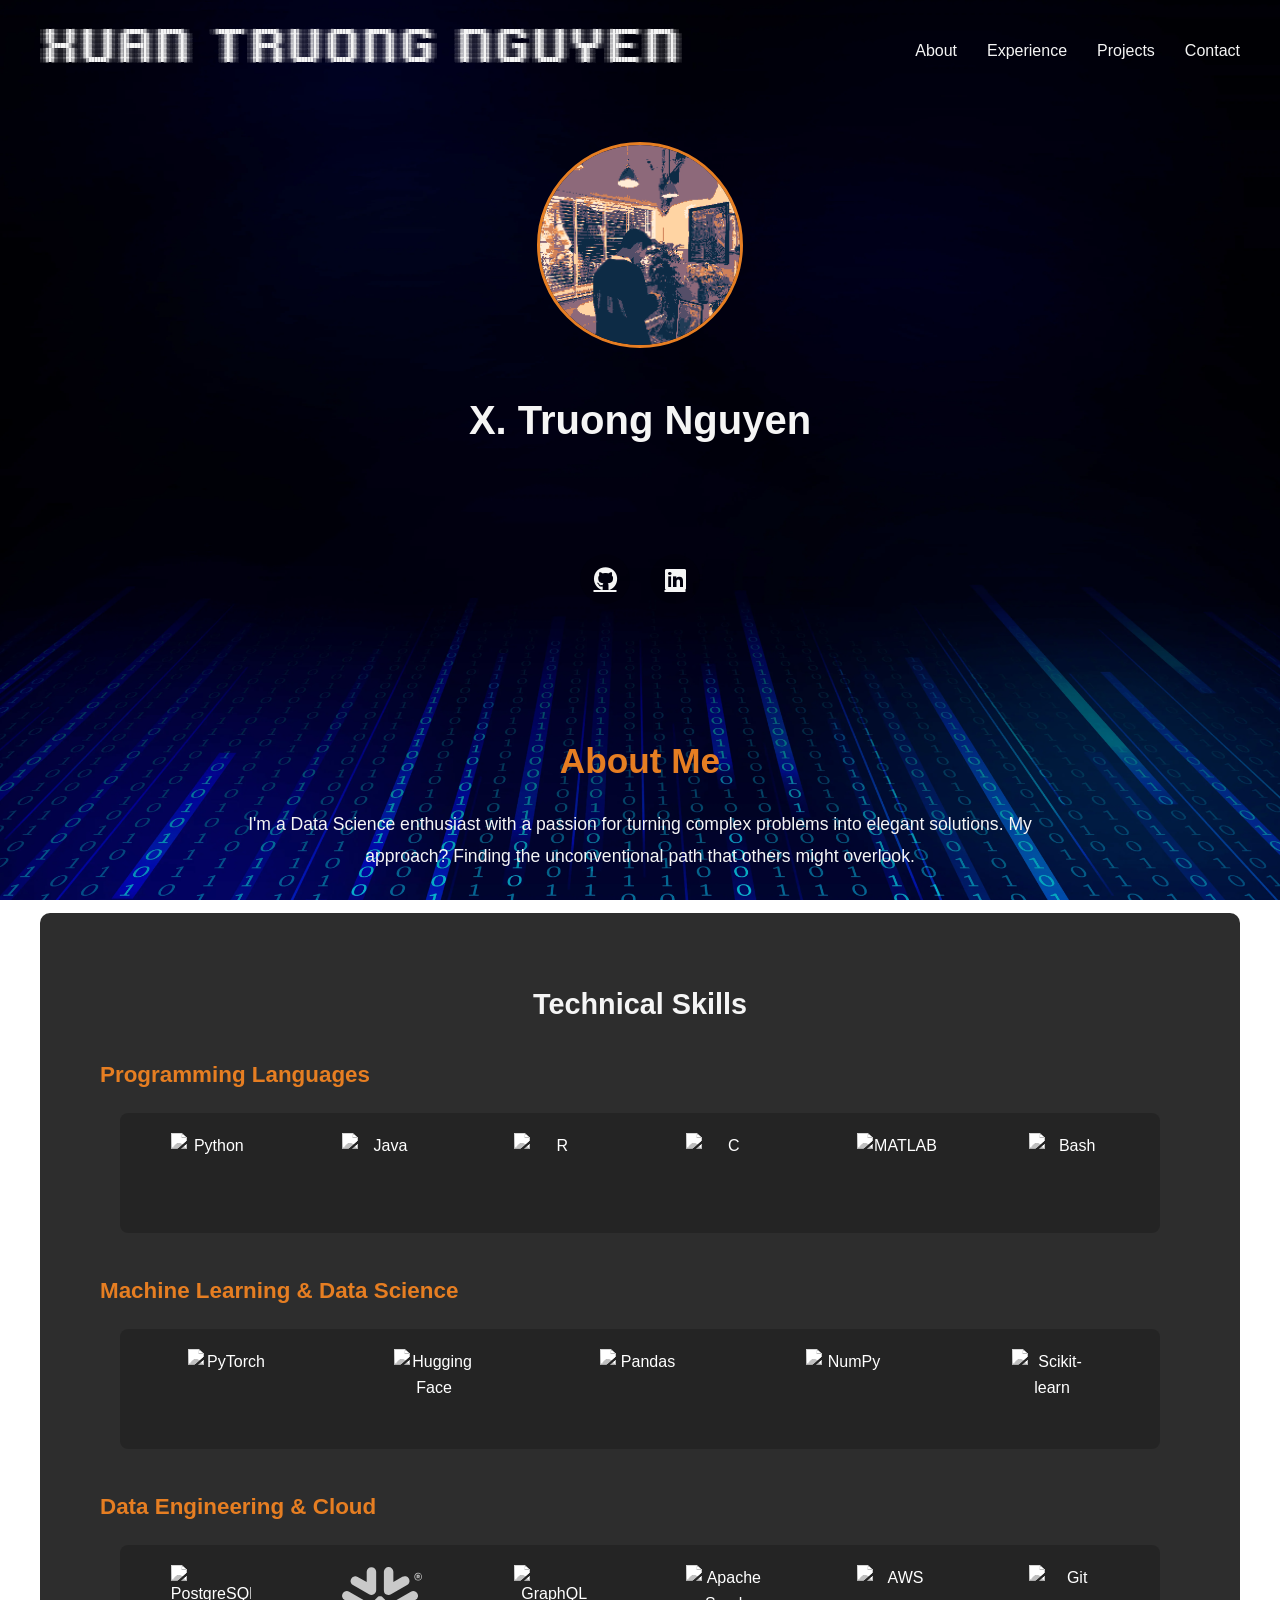
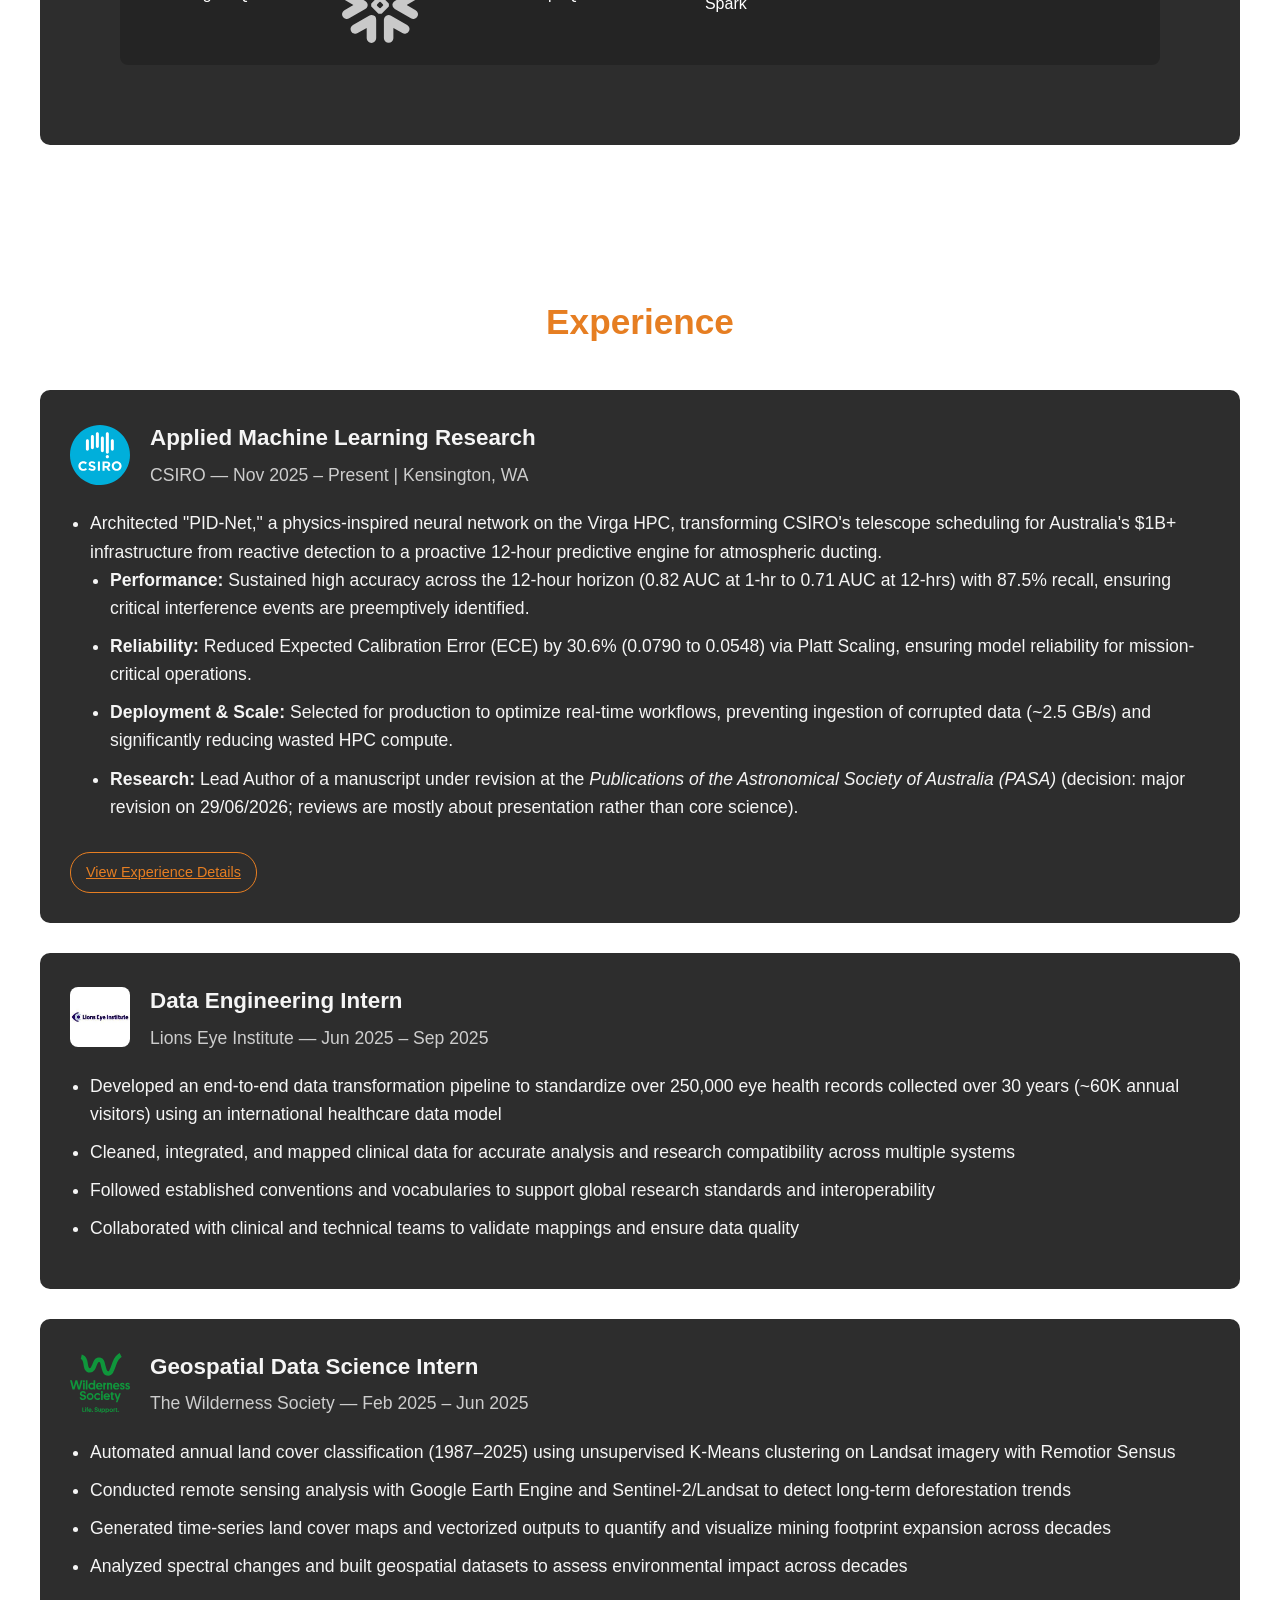
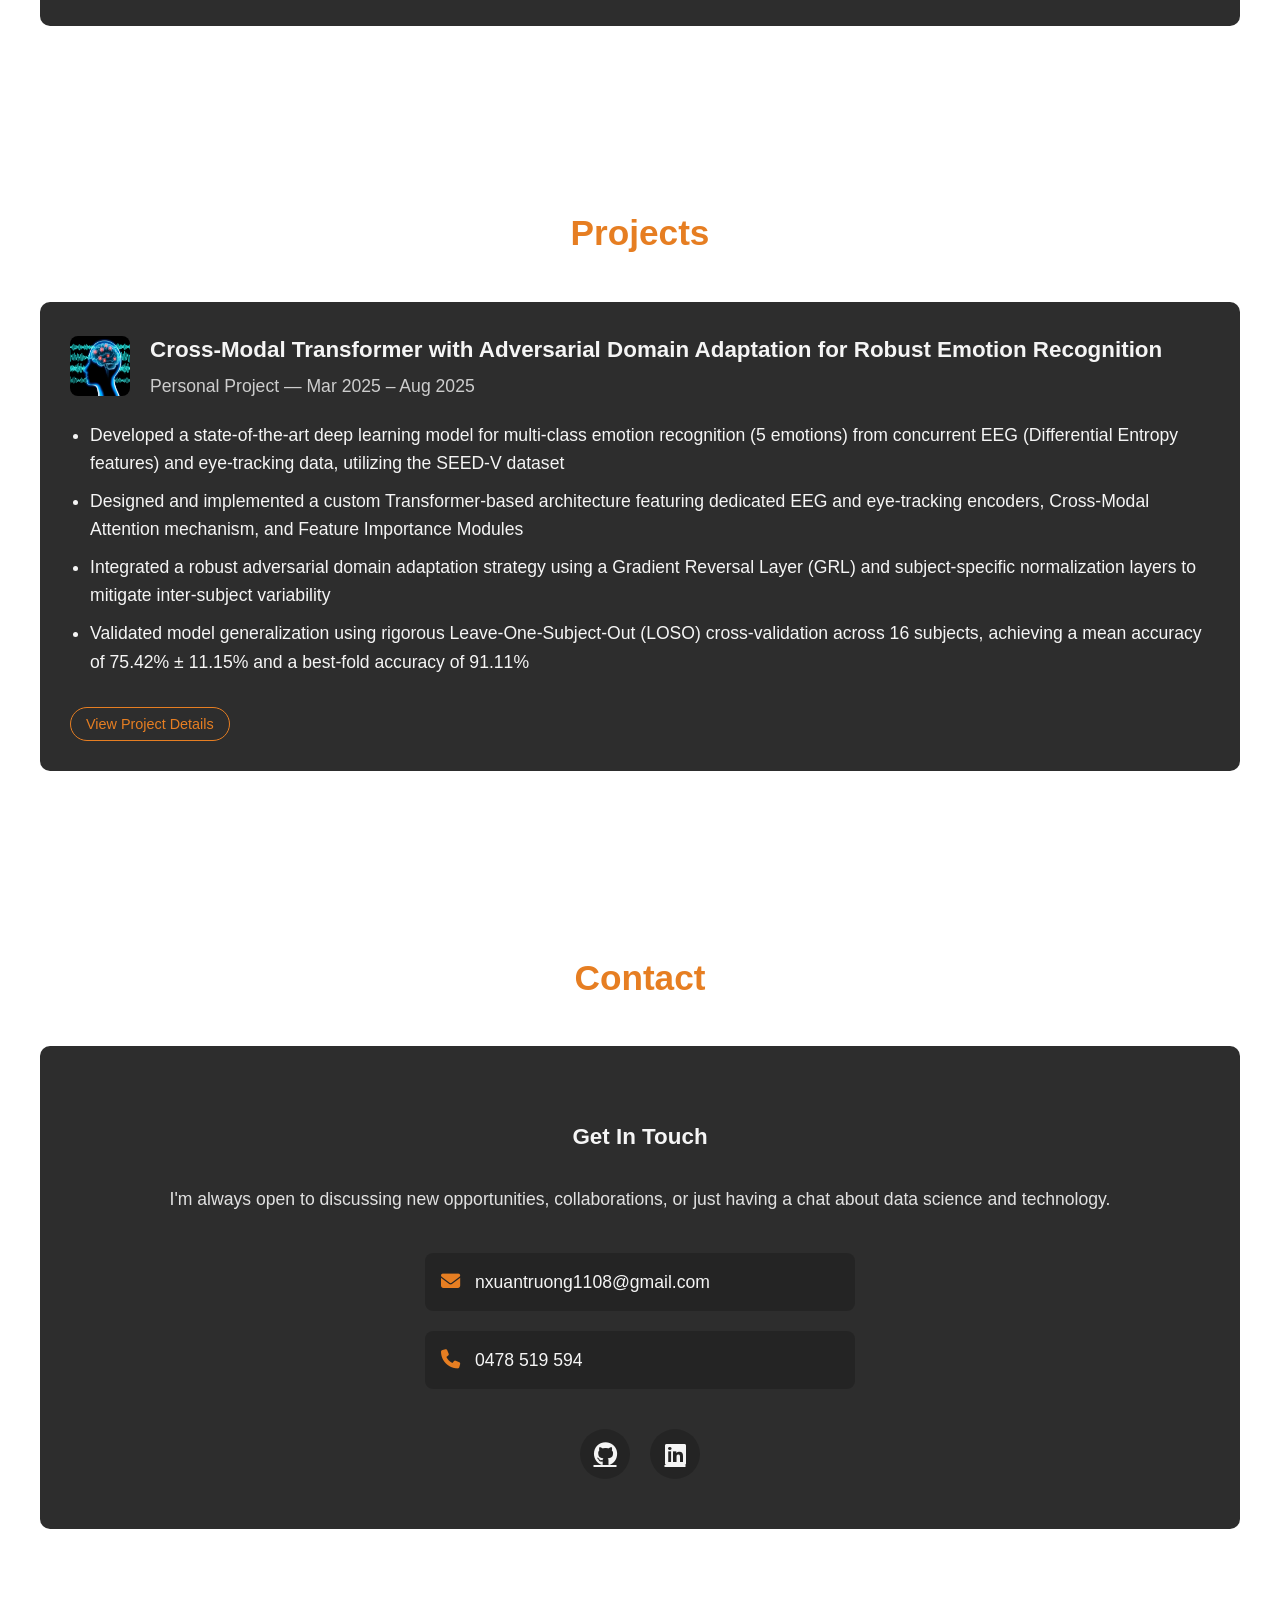
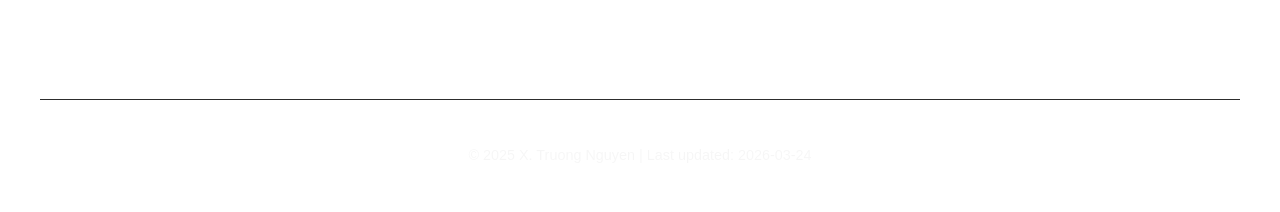
==== commit ef3afbbc: "Update PASA manuscript status to under major revision" ====
--- a/index.html
+++ b/index.html
@@ -163,7 +163,7 @@
                                 <li><strong>Performance:</strong> Sustained high accuracy across the 12-hour horizon (0.82 AUC at 1-hr to 0.71 AUC at 12-hrs) with 87.5% recall, ensuring critical interference events are preemptively identified.</li>
                                 <li><strong>Reliability:</strong> Reduced Expected Calibration Error (ECE) by 30.6% (0.0790 to 0.0548) via Platt Scaling, ensuring model reliability for mission-critical operations.</li>
                                 <li><strong>Deployment &amp; Scale:</strong> Selected for production to optimize real-time workflows, preventing ingestion of corrupted data (~2.5 GB/s) and significantly reducing wasted HPC compute.</li>
-                                <li><strong>Research:</strong> Lead Author of a manuscript currently under submission to the <em>Publications of the Astronomical Society of Australia (PASA)</em>.</li>
+                                <li><strong>Research:</strong> Lead Author of a manuscript under revision at the <em>Publications of the Astronomical Society of Australia (PASA)</em> (decision: major revision on 29/06/2026; reviews are mostly about presentation rather than core science).</li>
                             </ul>
                         </li>
                     </ul>
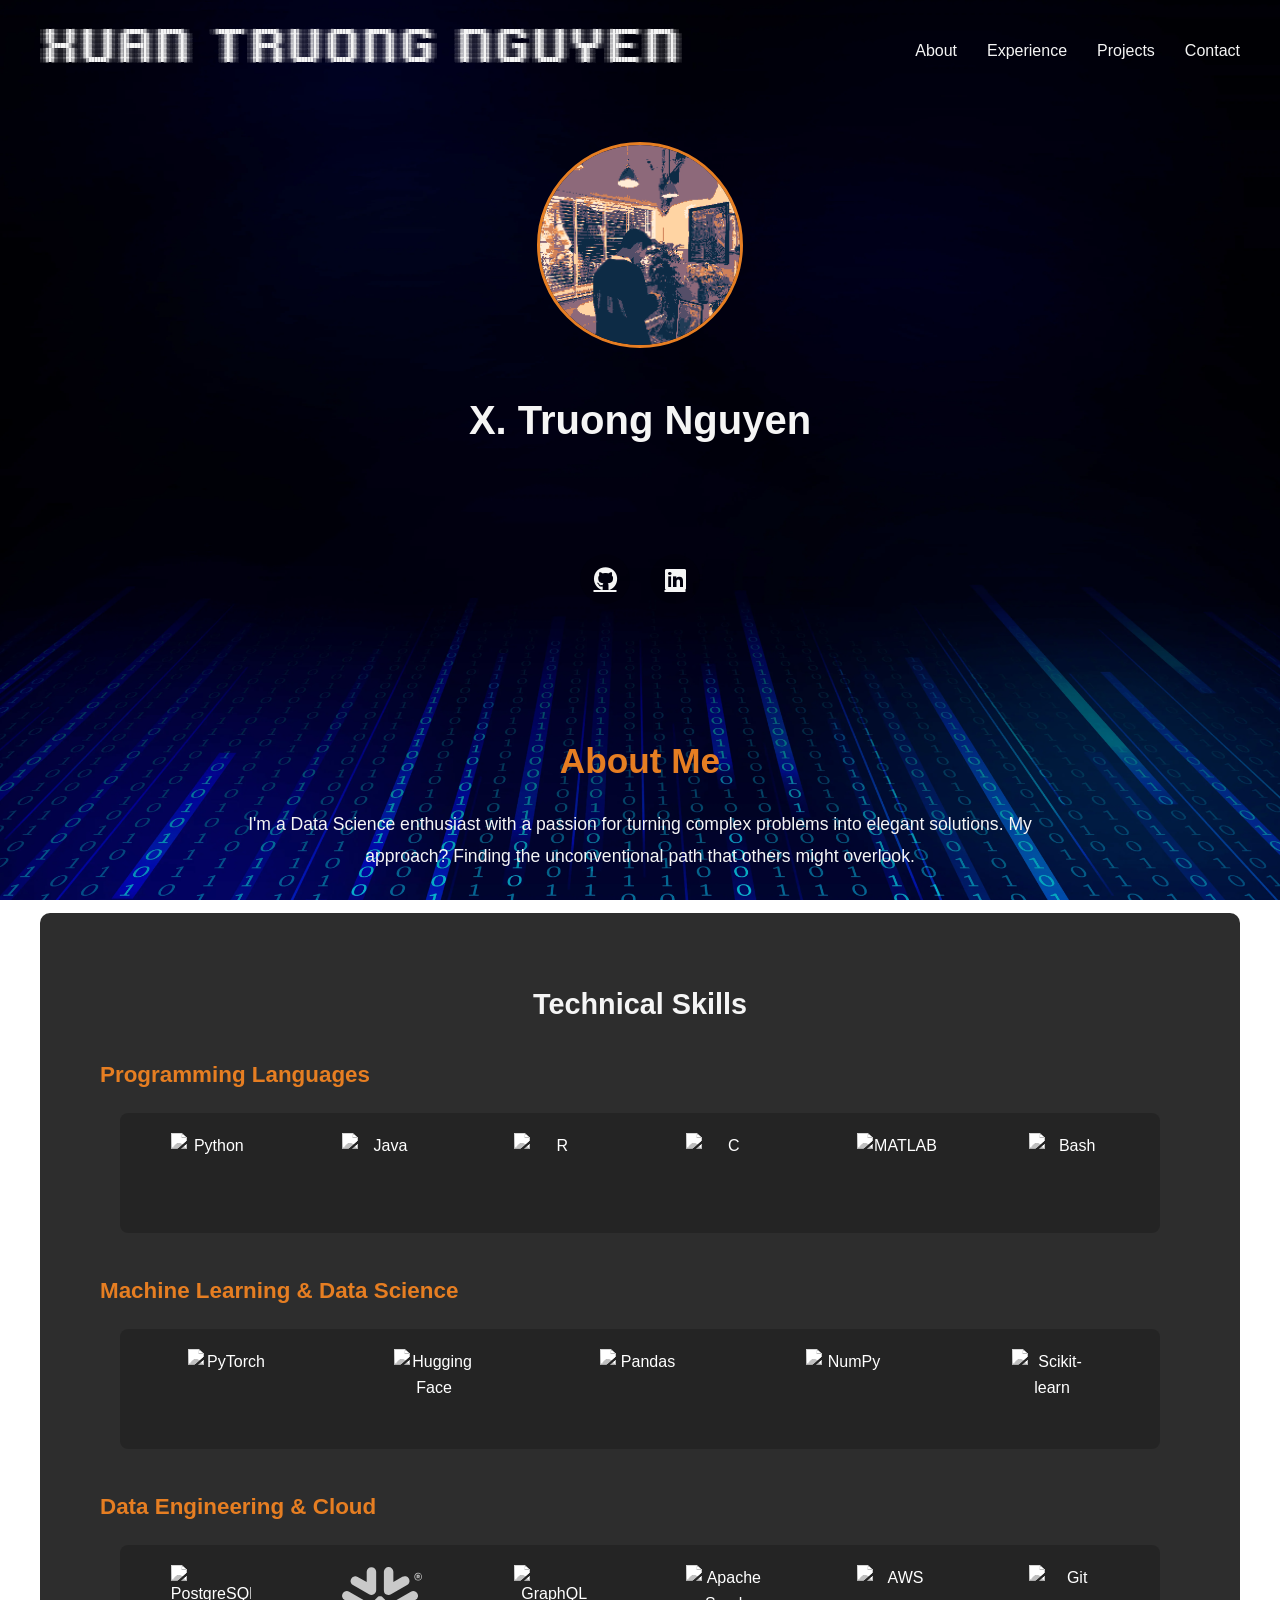
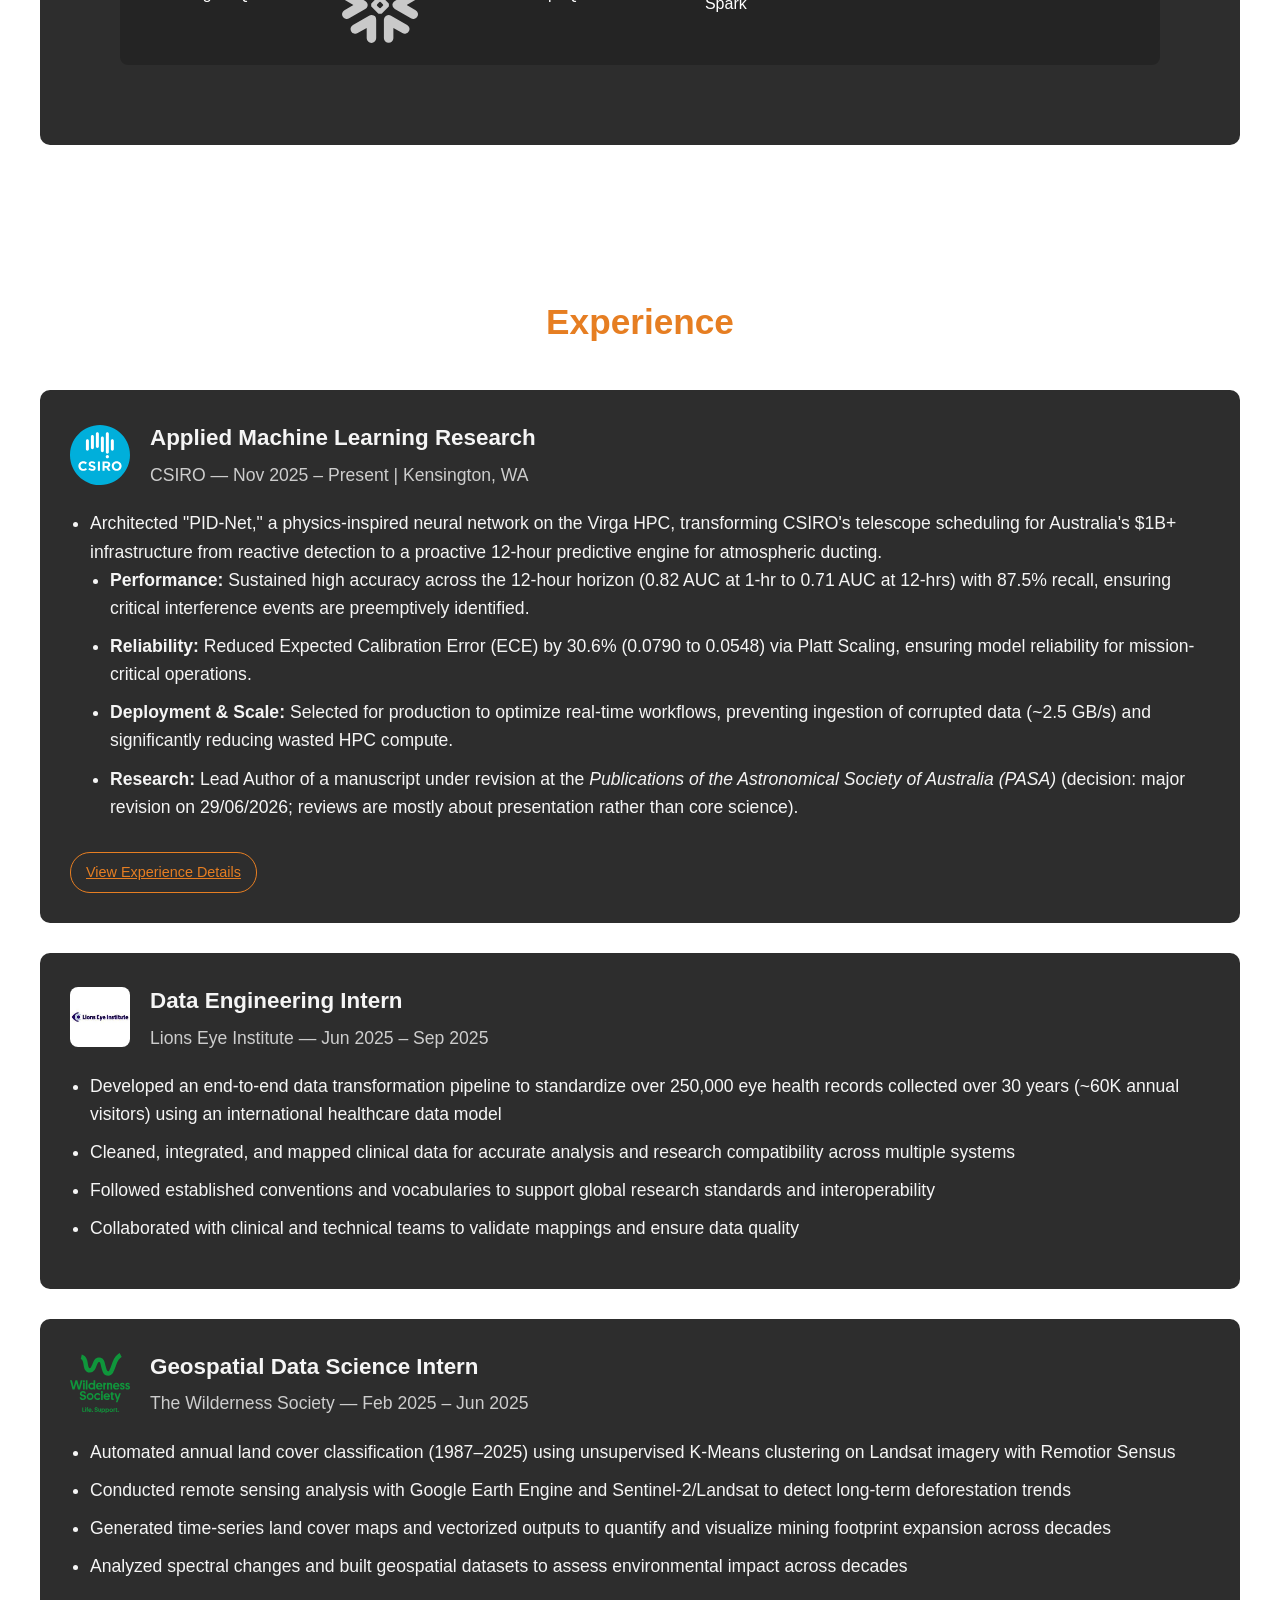
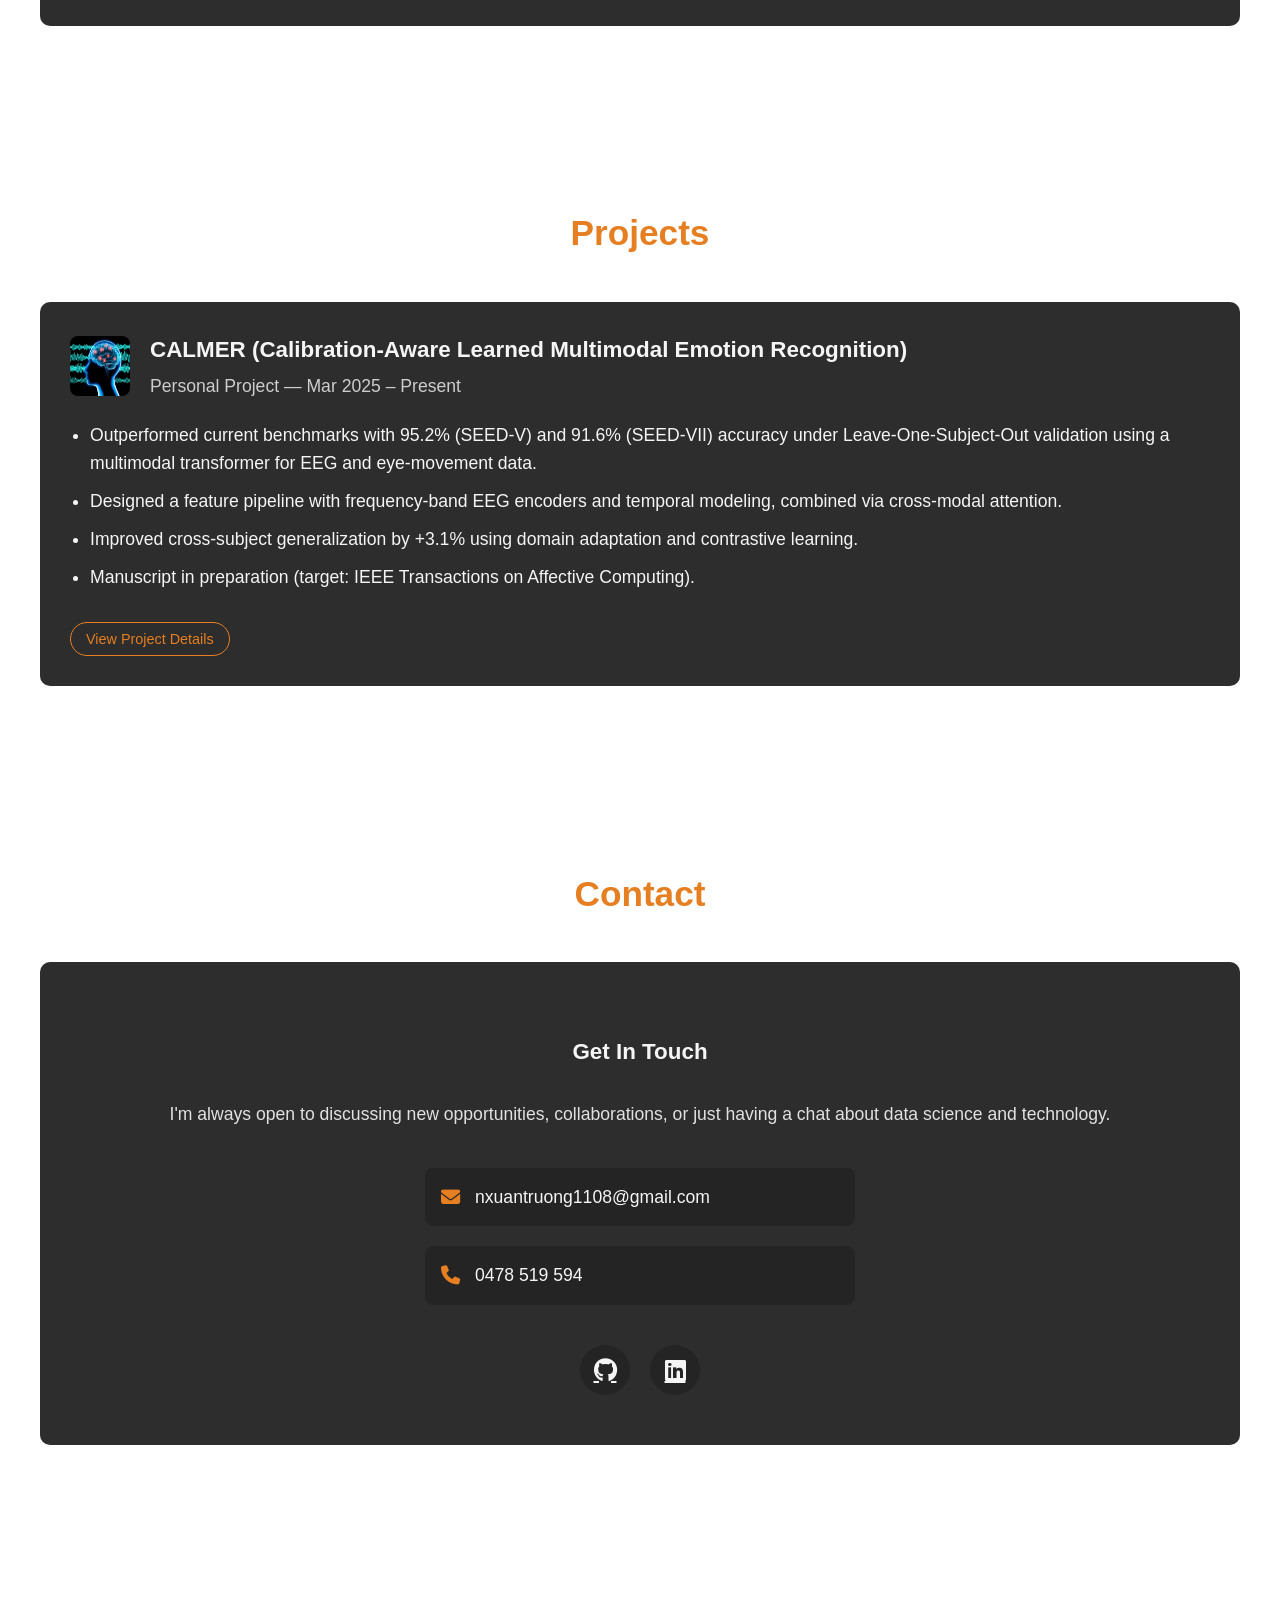
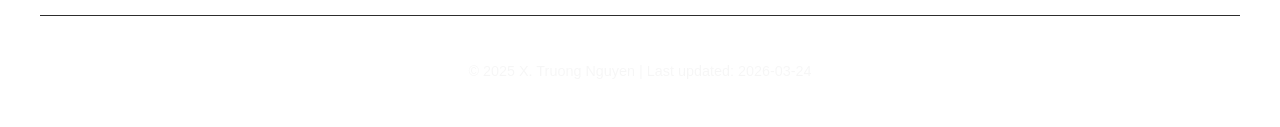
==== commit 4aaafabb: "Update CALMER project entry and modal details" ====
--- a/index.html
+++ b/index.html
@@ -216,16 +216,16 @@
                 <div class="experience-header">
                     <img src="img/emotion_classification_project.png" alt="Emotion Classification Project Logo" class="company-logo">
                     <div class="experience-title">
-                        <h3>Cross-Modal Transformer with Adversarial Domain Adaptation for Robust Emotion Recognition</h3>
-                        <p>Personal Project — Mar 2025 – Aug 2025</p>
-                    </div>
-                </div>
-                <div class="experience-details">
-                    <ul>
-                        <li>Developed a state-of-the-art deep learning model for multi-class emotion recognition (5 emotions) from concurrent EEG (Differential Entropy features) and eye-tracking data, utilizing the SEED-V dataset</li>
-                        <li>Designed and implemented a custom Transformer-based architecture featuring dedicated EEG and eye-tracking encoders, Cross-Modal Attention mechanism, and Feature Importance Modules</li>
-                        <li>Integrated a robust adversarial domain adaptation strategy using a Gradient Reversal Layer (GRL) and subject-specific normalization layers to mitigate inter-subject variability</li>
-                        <li>Validated model generalization using rigorous Leave-One-Subject-Out (LOSO) cross-validation across 16 subjects, achieving a mean accuracy of 75.42% ± 11.15% and a best-fold accuracy of 91.11%</li>
+                        <h3>CALMER (Calibration-Aware Learned Multimodal Emotion Recognition)</h3>
+                        <p>Personal Project — Mar 2025 – Present</p>
+                    </div>
+                </div>
+                <div class="experience-details">
+                    <ul>
+                        <li>Outperformed current benchmarks with 95.2% (SEED-V) and 91.6% (SEED-VII) accuracy under Leave-One-Subject-Out validation using a multimodal transformer for EEG and eye-movement data.</li>
+                        <li>Designed a feature pipeline with frequency-band EEG encoders and temporal modeling, combined via cross-modal attention.</li>
+                        <li>Improved cross-subject generalization by +3.1% using domain adaptation and contrastive learning.</li>
+                        <li>Manuscript in preparation (target: IEEE Transactions on Affective Computing).</li>
                     </ul>
                     <button class="view-details-btn" data-project="emotion-project">View Project Details</button>
                 </div>
@@ -284,22 +284,21 @@
             <div class="modal-header">
                 <img src="img/emotion_classification_project.png" alt="Emotion Classification Project Logo" class="modal-logo">
                 <div class="modal-title">
-                    <h3>Cross-Modal Transformer with Adversarial Domain Adaptation</h3>
-                    <p>March 2025 - August 2025</p>
+                    <h3>CALMER (Calibration-Aware Learned Multimodal Emotion Recognition)</h3>
+                    <p>March 2025 - Present</p>
                 </div>
             </div>
             <div class="modal-body">
                 <div class="project-details">
                     <h4>Project Overview</h4>
-                    <p>This research project focused on developing a novel deep learning approach for emotion recognition using multimodal data from EEG and eye-tracking. The key innovation was the implementation of adversarial domain adaptation to address the challenge of inter-subject variability in physiological signals.</p>
+                    <p>This personal research project (CALMER) focuses on developing a novel deep learning approach for emotion recognition using multimodal data from EEG and eye-tracking. The key innovation is a calibration-aware transformer architecture with domain adaptation and contrastive learning to enhance cross-subject generalization.</p>
                     
                     <h4>Key Features</h4>
                     <ul>
-                        <li>Custom Transformer architecture with cross-modal attention mechanism</li>
-                        <li>Adversarial domain adaptation through gradient reversal layer</li>
-                        <li>Subject-specific normalization layers for improved generalization</li>
-                        <li>Feature importance visualization to interpret model decisions</li>
-                        <li>Rigorous Leave-One-Subject-Out evaluation on the SEED-V dataset across 16 subjects</li>
+                        <li>Outperformed current benchmarks with 95.2% (SEED-V) and 91.6% (SEED-VII) accuracy under Leave-One-Subject-Out validation using a multimodal transformer for EEG and eye-movement data.</li>
+                        <li>Designed a feature pipeline with frequency-band EEG encoders and temporal modeling, combined via cross-modal attention.</li>
+                        <li>Improved cross-subject generalization by +3.1% using domain adaptation and contrastive learning.</li>
+                        <li>Manuscript in preparation (target: IEEE Transactions on Affective Computing).</li>
                     </ul>
                     
                     <h4>Technologies Used</h4>
